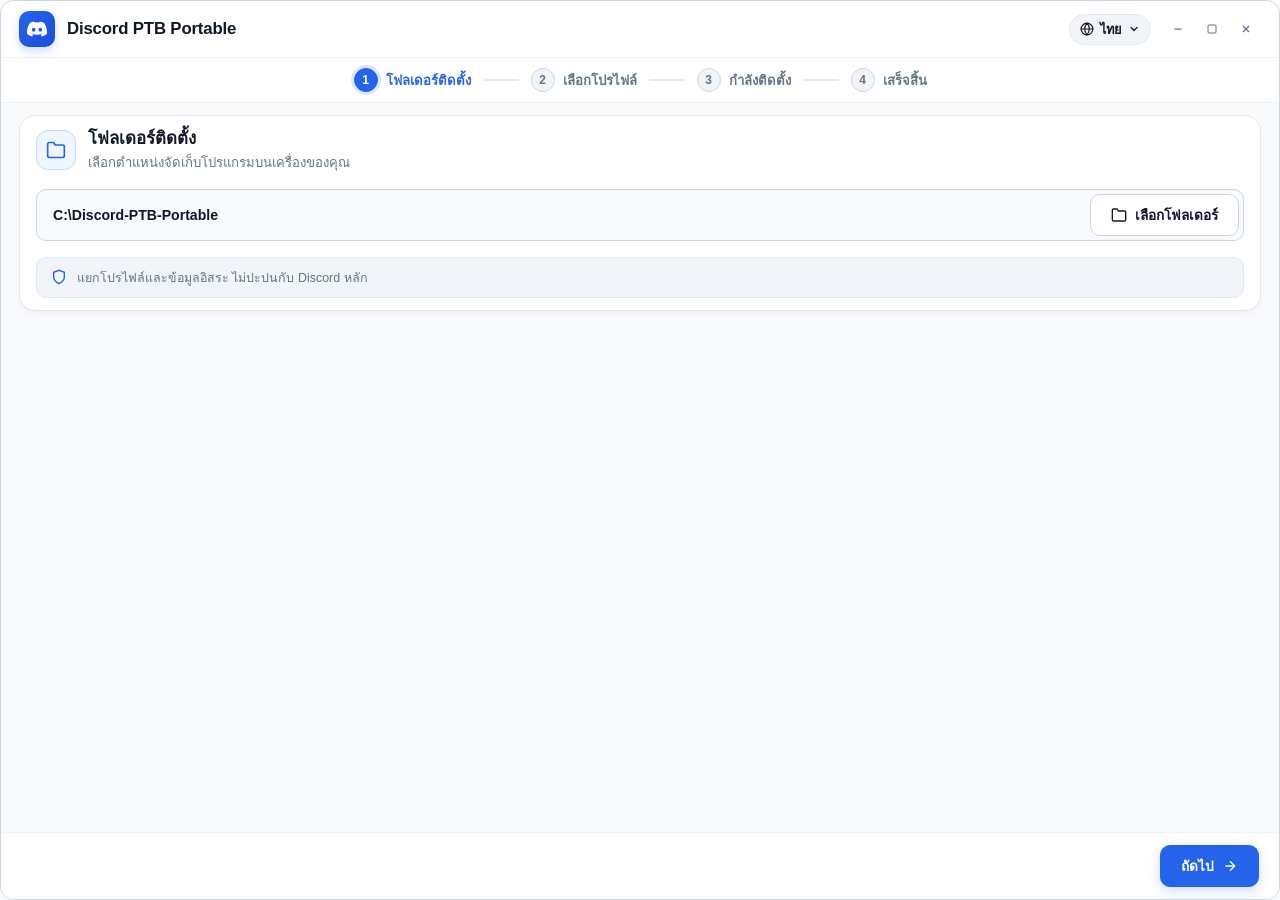
==== cmd/websetup/web/index.html @ fe3dbe47 "fix(ui): simplify wording, remove switch SVGs, and eliminate profile grid scrollbars" ====
<!DOCTYPE html>
<html lang="th">
<head>
  <meta charset="UTF-8" />
  <meta name="viewport" content="width=device-width, initial-scale=1.0" />
  <title>Discord PTB Portable - WebSetup</title>
  <link rel="stylesheet" href="style.css" />
  <script>
    // Suppress native browser alerts - silent validation only
    window.alert = function(msg) { console.warn("[Alert Suppressed]:", msg); };
  </script>
</head>
<body>

  <!-- Main Curved Window Container -->
  <main class="installer-window">

    <!-- Header Bar (Layer 1) -->
    <header class="window-header">
      <div class="brand-wrapper">
        <div class="brand-logo-container" aria-hidden="true">
          <!-- Discord Vector SVG -->
          <svg viewBox="0 0 24 24">
            <path d="M20.317 4.37a19.791 19.791 0 0 0-4.885-1.515.074.074 0 0 0-.079.037c-.21.375-.444.864-.608 1.25a18.27 18.27 0 0 0-5.487 0 12.64 12.64 0 0 0-.617-1.25.077.077 0 0 0-.079-.037A19.736 19.736 0 0 0 3.677 4.37a.07.07 0 0 0-.032.027C.533 9.046-.32 13.58.099 18.057a.082.082 0 0 0 .031.057 19.9 19.9 0 0 0 5.993 3.03.078.078 0 0 0 .084-.028c.462-.63.874-1.295 1.226-1.994.021-.041.001-.09-.041-.106a13.107 13.107 0 0 1-1.872-.892.077.077 0 0 1-.008-.128 10.2 10.2 0 0 0 .372-.292.074.074 0 0 1 .077-.01c3.929 1.793 8.18 1.793 12.061 0a.074.074 0 0 1 .078.01c.12.098.246.198.373.292a.077.077 0 0 1-.006.127 12.299 12.299 0 0 1-1.873.893.077.077 0 0 0-.041.107c.36.698.772 1.362 1.225 1.993a.076.076 0 0 0 .084.028 19.839 19.839 0 0 0 6.002-3.03.077.077 0 0 0 .032-.054c.5-5.177-.838-9.674-3.549-13.66a.061.061 0 0 0-.031-.028zM8.02 15.33c-1.183 0-2.157-1.085-2.157-2.419 0-1.333.956-2.419 2.157-2.419 1.21 0 2.176 1.096 2.157 2.42 0 1.333-.956 2.418-2.157 2.418zm7.975 0c-1.183 0-2.157-1.085-2.157-2.419 0-1.333.955-2.419 2.157-2.419 1.21 0 2.176 1.096 2.157 2.42 0 1.333-.946 2.418-2.157 2.418z"/>
          </svg>
        </div>
        <div class="brand-info">
          <h1 class="brand-title" data-i18n="appTitle">Discord PTB Portable</h1>
        </div>
      </div>

      <!-- Header Actions: Custom Language Dropdown & Frameless Window Controls -->
      <div class="header-actions">
        <!-- Custom Language Dropdown -->
        <div class="custom-dropdown" id="lang-dropdown">
          <button id="lang-dropdown-trigger" class="dropdown-trigger" type="button" aria-haspopup="listbox" aria-expanded="false" title="เลือกภาษา / Select Language">
            <svg class="dropdown-icon" width="14" height="14" viewBox="0 0 24 24" fill="none" stroke="currentColor" stroke-width="2" stroke-linecap="round" stroke-linejoin="round">
              <circle cx="12" cy="12" r="10"></circle>
              <line x1="2" y1="12" x2="22" y2="12"></line>
              <path d="M12 2a15.3 15.3 0 0 1 4 10 15.3 15.3 0 0 1-4 10 15.3 15.3 0 0 1-4-10 15.3 15.3 0 0 1 4-10z"></path>
            </svg>
            <span id="current-lang-text" class="dropdown-selected-label">ไทย</span>
            <svg class="dropdown-arrow" width="12" height="12" viewBox="0 0 24 24" fill="none" stroke="currentColor" stroke-width="2.5" stroke-linecap="round" stroke-linejoin="round">
              <polyline points="6 9 12 15 18 9"></polyline>
            </svg>
          </button>

          <!-- Dropdown Menu -->
          <div id="lang-dropdown-menu" class="dropdown-menu" role="listbox" tabindex="-1">
            <div class="dropdown-item active" data-lang="th" role="option" aria-selected="true" tabindex="0">
              <div class="dropdown-item-left">
                <span class="dropdown-item-code">TH</span>
                <span class="dropdown-item-text">ภาษาไทย</span>
              </div>
              <svg class="dropdown-check" width="14" height="14" viewBox="0 0 24 24" fill="none" stroke="currentColor" stroke-width="2.5" stroke-linecap="round" stroke-linejoin="round">
                <polyline points="20 6 9 17 4 12"></polyline>
              </svg>
            </div>
            <div class="dropdown-item" data-lang="en" role="option" aria-selected="false" tabindex="0">
              <div class="dropdown-item-left">
                <span class="dropdown-item-code">EN</span>
                <span class="dropdown-item-text">English</span>
              </div>
              <svg class="dropdown-check" width="14" height="14" viewBox="0 0 24 24" fill="none" stroke="currentColor" stroke-width="2.5" stroke-linecap="round" stroke-linejoin="round">
                <polyline points="20 6 9 17 4 12"></polyline>
              </svg>
            </div>
          </div>
        </div>

        <!-- Custom Window Controls -->
        <div class="window-controls" role="group" aria-label="Window Controls">
          <button id="win-btn-minimize" class="win-btn win-btn-minimize" type="button" title="ย่อหน้าต่าง" aria-label="Minimize">
            <svg width="12" height="12" viewBox="0 0 24 24" fill="none" stroke="currentColor" stroke-width="2.5">
              <line x1="5" y1="12" x2="19" y2="12"></line>
            </svg>
          </button>
          <button id="win-btn-maximize" class="win-btn win-btn-maximize" type="button" title="ขยายหน้าต่าง" aria-label="Maximize">
            <svg width="12" height="12" viewBox="0 0 24 24" fill="none" stroke="currentColor" stroke-width="2">
              <rect x="4" y="4" width="16" height="16" rx="2" ry="2"></rect>
            </svg>
          </button>
          <button id="win-btn-close" class="win-btn win-btn-close" type="button" title="ปิด" aria-label="Close">
            <svg width="12" height="12" viewBox="0 0 24 24" fill="none" stroke="currentColor" stroke-width="2.5">
              <line x1="18" y1="6" x2="6" y2="18"></line>
              <line x1="6" y1="6" x2="18" y2="18"></line>
            </svg>
          </button>
        </div>
      </div>
    </header>

    <!-- Top Stepper Navigation (Layer 1) -->
    <nav class="steps-nav" aria-label="Installer Steps">
      <div class="step-item active" data-step="1">
        <div class="step-bubble">
          <span>1</span>
          <svg viewBox="0 0 24 24" fill="none"><polyline points="20 6 9 17 4 12"></polyline></svg>
        </div>
        <span class="step-label" data-i18n="step1Title">โฟลเดอร์ติดตั้ง</span>
      </div>

      <div class="step-connector"></div>

      <div class="step-item" data-step="2">
        <div class="step-bubble">
          <span>2</span>
          <svg viewBox="0 0 24 24" fill="none"><polyline points="20 6 9 17 4 12"></polyline></svg>
        </div>
        <span class="step-label" data-i18n="step2Title">เลือกโปรไฟล์</span>
      </div>

      <div class="step-connector"></div>

      <div class="step-item" data-step="3">
        <div class="step-bubble">
          <span>3</span>
          <svg viewBox="0 0 24 24" fill="none"><polyline points="20 6 9 17 4 12"></polyline></svg>
        </div>
        <span class="step-label" data-i18n="step3Title">กำลังติดตั้ง</span>
      </div>

      <div class="step-connector"></div>

      <div class="step-item" data-step="4">
        <div class="step-bubble">
          <span>4</span>
          <svg viewBox="0 0 24 24" fill="none"><polyline points="20 6 9 17 4 12"></polyline></svg>
        </div>
        <span class="step-label" data-i18n="step4Title">เสร็จสิ้น</span>
      </div>
    </nav>

    <!-- Main Content Area (Layer 0 Background with Layer 2 Elevated Cards) -->
    <div class="window-content">

      <!-- ===================================================================
           STEP 1: Folder Selection
           =================================================================== -->
      <section id="step-1" class="step-view active">
        <div class="card-layer">
          <div class="card-header">
            <div class="card-icon-badge">
              <svg viewBox="0 0 24 24" fill="none" stroke="currentColor" stroke-width="2">
                <path d="M22 19a2 2 0 0 1-2 2H4a2 2 0 0 1-2-2V5a2 2 0 0 1 2-2h5l2 3h9a2 2 0 0 1 2 2z"></path>
              </svg>
            </div>
            <div>
              <h2 class="card-title" data-i18n="installPathLabel">โฟลเดอร์ติดตั้ง</h2>
              <p class="card-subtitle" data-i18n="installPathDesc">เลือกตำแหน่งจัดเก็บโปรแกรมบนเครื่องของคุณ</p>
            </div>
          </div>

          <div class="path-input-group">
            <input type="text" id="install-path-input" class="path-input" value="C:\Discord-PTB-Portable" />
            <button type="button" id="browse-folder-btn" class="btn btn-secondary">
              <svg viewBox="0 0 24 24" fill="none" stroke="currentColor" stroke-width="2">
                <path d="M22 19a2 2 0 0 1-2 2H4a2 2 0 0 1-2-2V5a2 2 0 0 1 2-2h5l2 3h9a2 2 0 0 1 2 2z"></path>
              </svg>
              <span data-i18n="browseFolderBtn">เลือกโฟลเดอร์</span>
            </button>
          </div>

          <div class="card-callout">
            <svg viewBox="0 0 24 24" fill="none" stroke="currentColor" stroke-width="2">
              <path d="M12 22s8-4 8-10V5l-8-3-8 3v7c0 6 8 10 8 10z"></path>
            </svg>
            <span data-i18n="installPathCallout">แยกโปรไฟล์และข้อมูลอิสระ ไม่ปะปนกับ Discord หลัก</span>
          </div>
        </div>
      </section>

      <!-- ===================================================================
           STEP 2: Profiles & Settings Options
           =================================================================== -->
      <section id="step-2" class="step-view">
        <!-- Elevated Profiles Card -->
        <div class="card-layer" style="padding: 12px 14px;">
          <div class="section-header-compact">
            <div>
              <h2 class="section-title" data-i18n="profileSectionTitle">เลือกโปรไฟล์สี</h2>
              <p class="section-subtitle" data-i18n="profileSectionDesc">เลือกสีประจำบัญชีเพื่อแยกไอคอนและข้อมูล</p>
            </div>
            <div class="profile-toolbar">
              <div id="profile-counter" class="profile-counter">เลือกแล้ว 1 บัญชี</div>
              <div class="profile-actions">
                <button type="button" id="btn-select-all" class="btn-pill">
                  <svg width="13" height="13" viewBox="0 0 24 24" fill="none" stroke="currentColor" stroke-width="2.5">
                    <polyline points="9 11 12 14 22 4"></polyline>
                    <path d="M21 12v7a2 2 0 0 1-2 2H5a2 2 0 0 1-2-2V5a2 2 0 0 1 2-2h11"></path>
                  </svg>
                  <span data-i18n="selectAllBtn">เลือกทั้งหมด</span>
                </button>
                <button type="button" id="btn-deselect-all" class="btn-pill">
                  <svg width="13" height="13" viewBox="0 0 24 24" fill="none" stroke="currentColor" stroke-width="2.5">
                    <line x1="18" y1="6" x2="6" y2="18"></line>
                    <line x1="6" y1="6" x2="18" y2="18"></line>
                  </svg>
                  <span data-i18n="deselectAllBtn">ล้างการเลือก</span>
                </button>
              </div>
            </div>
          </div>

          <!-- 12 Color Profiles Grid (NO NUMBERS - pure colors e.g. Discord Yellow) -->
          <div id="profiles-grid" class="profiles-grid"></div>
        </div>

        <!-- Elevated Options Card (Vencord, Launch Now, Desktop Shortcuts) -->
        <div class="card-layer" style="margin-top: 8px; padding: 8px 14px;">
          <div class="custom-switch-item">
            <div class="switch-info">
              <div class="switch-title">
                <span data-i18n="vencordTitle">ติดตั้ง Vencord</span>
              </div>
              <div class="switch-desc" data-i18n="vencordDesc">เพิ่มปลั๊กอินและธีมปรับแต่ง</div>
            </div>
            <label class="toggle-switch">
              <input type="checkbox" id="switch-vencord" checked />
              <span class="slider-round"></span>
            </label>
          </div>

          <div class="switch-divider"></div>

          <div class="custom-switch-item">
            <div class="switch-info">
              <div class="switch-title">
                <span data-i18n="launchNowLabel">เปิด Discord ทันที</span>
              </div>
              <div class="switch-desc" data-i18n="launchNowDesc">เปิดใช้งานทันทีหลังติดตั้งเสร็จ</div>
            </div>
            <label class="toggle-switch">
              <input type="checkbox" id="switch-launch-now" checked />
              <span class="slider-round"></span>
            </label>
          </div>

          <div class="switch-divider"></div>

          <div class="custom-switch-item">
            <div class="switch-info">
              <div class="switch-title">
                <span data-i18n="createDesktopShortcutsLabel">สร้างทางลัดบนเดสก์ท็อป</span>
              </div>
              <div class="switch-desc" data-i18n="createDesktopShortcutsDesc">สร้างไอคอนสีแยกแต่ละโปรไฟล์บน Desktop</div>
            </div>
            <label class="toggle-switch">
              <input type="checkbox" id="switch-desktop-shortcuts" checked />
              <span class="slider-round"></span>
            </label>
          </div>
        </div>
      </section>

      <!-- ===================================================================
           STEP 3: Installation Progress View
           =================================================================== -->
      <section id="step-3" class="step-view">
        <div class="card-layer" style="padding: 24px;">
          <div class="section-header-center">
            <h2 class="section-title" data-i18n="installingTitle">กำลังติดตั้ง</h2>
            <p class="section-subtitle" data-i18n="installingDesc">ระบบกำลังจัดเตรียมไฟล์และโปรไฟล์...</p>
          </div>

          <!-- Rounded Progress Bar Track -->
          <div class="progress-bar-container">
            <div class="progress-header-info">
              <span id="progress-status" class="progress-status-label" data-i18n="statusPreparing">กำลังเตรียมระบบ...</span>
              <span id="progress-percent" class="progress-percent-label">0%</span>
            </div>
            <div class="progress-track">
              <div id="progress-fill" class="progress-fill"></div>
            </div>
          </div>

          <!-- Pipeline Stages Checklist -->
          <div class="stages-checklist">
            <div class="stage-item in-progress" data-stage="1">
              <div class="stage-icon">
                <svg viewBox="0 0 24 24" fill="none" stroke="currentColor" stroke-width="3">
                  <polyline points="20 6 9 17 4 12"></polyline>
                </svg>
              </div>
              <span data-i18n="stage1Name">ดาวน์โหลด Discord PTB</span>
            </div>

            <div class="stage-item" data-stage="2">
              <div class="stage-icon">
                <svg viewBox="0 0 24 24" fill="none" stroke="currentColor" stroke-width="3">
                  <polyline points="20 6 9 17 4 12"></polyline>
                </svg>
              </div>
              <span data-i18n="stage2Name">ติดตั้ง Vencord</span>
            </div>

            <div class="stage-item" data-stage="3">
              <div class="stage-icon">
                <svg viewBox="0 0 24 24" fill="none" stroke="currentColor" stroke-width="3">
                  <polyline points="20 6 9 17 4 12"></polyline>
                </svg>
              </div>
              <span data-i18n="stage3Name">จัดเตรียมพื้นที่โปรไฟล์</span>
            </div>

            <div class="stage-item" data-stage="4">
              <div class="stage-icon">
                <svg viewBox="0 0 24 24" fill="none" stroke="currentColor" stroke-width="3">
                  <polyline points="20 6 9 17 4 12"></polyline>
                </svg>
              </div>
              <span data-i18n="stage4Name">สร้างทางลัดและไอคอนสี</span>
            </div>
          </div>
        </div>
      </section>

      <!-- ===================================================================
           STEP 4: Finished View
           =================================================================== -->
      <section id="step-4" class="step-view">
        <div class="card-layer" style="padding: 28px 24px; text-align: center;">
          <!-- Hero Success Badge -->
          <div class="success-hero-circle">
            <svg viewBox="0 0 24 24" fill="none" stroke="currentColor" stroke-width="2.5">
              <polyline points="20 6 9 17 4 12"></polyline>
            </svg>
          </div>

          <h2 class="section-title" data-i18n="finishTitle" style="margin-top: 12px;">ติดตั้งเสร็จสมบูรณ์</h2>
          <p class="section-subtitle" data-i18n="finishDesc">Discord PTB พร้อมใช้งานแล้ว</p>

          <!-- Post-Install Checklist Options -->
          <div class="post-install-options" style="margin: 20px auto 24px auto; max-width: 360px;">
            <label class="custom-checkbox">
              <input type="checkbox" id="launch-now-check" checked />
              <div class="checkbox-box">
                <svg viewBox="0 0 24 24" fill="none"><polyline points="20 6 9 17 4 12"></polyline></svg>
              </div>
              <span data-i18n="launchNowLabel">เปิด Discord ทันที</span>
            </label>

            <label class="custom-checkbox">
              <input type="checkbox" id="shortcuts-check" checked />
              <div class="checkbox-box">
                <svg viewBox="0 0 24 24" fill="none"><polyline points="20 6 9 17 4 12"></polyline></svg>
              </div>
              <span data-i18n="createDesktopShortcutsLabel">สร้างทางลัดบนเดสก์ท็อป</span>
            </label>
          </div>

          <!-- Finish CTA Button: Pure "เสร็จสิ้น" with Checkmark SVG -->
          <div style="display: flex; justify-content: center;">
            <button type="button" id="btn-finish" class="btn btn-primary" style="min-width: 200px; height: 44px;">
              <svg viewBox="0 0 24 24" fill="none" stroke="currentColor" stroke-width="2.5" style="width: 18px; height: 18px;">
                <polyline points="20 6 9 17 4 12"></polyline>
              </svg>
              <span data-i18n="finishBtn">เสร็จสิ้น</span>
            </button>
          </div>
        </div>
      </section>

    </div>

    <!-- Persistent Footer Action Bar (Layer 1) -->
    <footer class="window-footer">
      <div class="footer-left">
        <button type="button" id="btn-back" class="btn btn-secondary" style="display: none;">
          <svg viewBox="0 0 24 24" fill="none" stroke="currentColor" stroke-width="2">
            <line x1="19" y1="12" x2="5" y2="12"></line>
            <polyline points="12 19 5 12 12 5"></polyline>
          </svg>
          <span data-i18n="backBtn">ย้อนกลับ</span>
        </button>
      </div>

      <div class="footer-right">
        <button type="button" id="btn-next" class="btn btn-primary">
          <span data-i18n="nextBtn">ถัดไป</span>
          <svg viewBox="0 0 24 24" fill="none" stroke="currentColor" stroke-width="2">
            <line x1="5" y1="12" x2="19" y2="12"></line>
            <polyline points="12 5 19 12 12 19"></polyline>
          </svg>
        </button>
      </div>
    </footer>

  </main>

  <!-- Scripts -->
  <script src="i18n.js"></script>
  <script src="app.js"></script>
</body>
</html>
---- cmd/websetup/web/style.css ----
/* ==========================================================================
   Discord PTB Portable WebSetup - High Quality UX/UI Design System
   Principles: 8-Point Grid, Fitts's Law, Nielsen Usability Heuristics, Multi-Layer Depth
   Strict Rule: ZERO EMOJIS - Pure SVG & Vector Icons
   ========================================================================== */

:root {
  /* 8-Point Grid Spacing Tokens */
  --space-1: 4px;
  --space-2: 8px;
  --space-3: 16px;
  --space-4: 24px;
  --space-5: 32px;
  --space-6: 40px;
  --space-8: 64px;

  /* Surfaces & Elevation Layers */
  --bg-base: #F8FAFC;       /* Layer 0: Main application canvas */
  --bg-surface: #FFFFFF;    /* Layer 1: Header, Footer, Stepper */
  --bg-card: #FFFFFF;       /* Layer 2: Elevated content cards */
  --bg-card-selected: #EFF6FF;
  --bg-card-hover: #F8FAFD;
  --bg-input: #FFFFFF;

  /* Borders & Dividers */
  --border-subtle: #EDF2F7;
  --border-card: #E2E8F0;
  --border-card-hover: #CBD5E1;
  --border-primary: #2563EB;

  /* Colors */
  --primary: #2563EB;
  --primary-hover: #1D4ED8;
  --primary-active: #1E40AF;
  --primary-light: #EFF6FF;
  --primary-shadow: rgba(37, 99, 235, 0.22);

  --accent-success: #10B981;
  --accent-warning: #F59E0B;
  --accent-danger: #EF4444;

  --text-primary: #0F172A;
  --text-secondary: #64748B;
  --text-tertiary: #94A3B8;
  --text-on-primary: #FFFFFF;

  /* Radii */
  --radius-window: 14px;
  --radius-card: 16px;
  --radius-card-sm: 12px;
  --radius-pill: 9999px;
  --radius-btn: 10px;
  --radius-input: 10px;

  /* Multi-Layer Shadows */
  --shadow-card: 0 4px 6px -1px rgba(15, 23, 42, 0.04), 0 2px 4px -2px rgba(15, 23, 42, 0.02);
  --shadow-card-hover: 0 10px 15px -3px rgba(15, 23, 42, 0.06), 0 4px 6px -4px rgba(15, 23, 42, 0.03);
  --shadow-card-selected: 0 6px 16px -2px rgba(37, 99, 235, 0.14);
  --shadow-btn: 0 4px 12px var(--primary-shadow);

  --font-family: -apple-system, BlinkMacSystemFont, "Segoe UI", Roboto, "Helvetica Neue", Arial, sans-serif;
  --transition: all 0.2s cubic-bezier(0.16, 1, 0.3, 1);
}

*, *::before, *::after {
  box-sizing: border-box;
  margin: 0;
  padding: 0;
}

html, body {
  width: 100%;
  height: 100%;
  margin: 0;
  padding: 0;
  overflow: hidden;
  background: var(--bg-base);
  color: var(--text-primary);
  font-family: var(--font-family);
  user-select: none;
  -webkit-font-smoothing: antialiased;
}

/* ==========================================================================
   Frameless Window Container (Layer 0)
   ========================================================================== */
.installer-window {
  width: 100vw;
  height: 100vh;
  box-sizing: border-box;
  background: var(--bg-base);
  border: 1px solid #CBD5E1;
  border-radius: var(--radius-window);
  display: flex;
  flex-direction: column;
  overflow: hidden;
  position: relative;
}

/* ==========================================================================
   Header Bar (Layer 1: Draggable with Custom Window Controls)
   ========================================================================== */
.window-header {
  padding: 10px 18px;
  background: var(--bg-surface);
  border-bottom: 1px solid var(--border-subtle);
  display: flex;
  align-items: center;
  justify-content: space-between;
  gap: 12px;
  -webkit-app-region: drag;
  cursor: grab;
  z-index: 10;
}

.brand-wrapper {
  display: flex;
  align-items: center;
  gap: 12px;
  -webkit-app-region: no-drag;
}

.brand-logo-container {
  width: 36px;
  height: 36px;
  background: linear-gradient(135deg, #2563EB, #1D4ED8);
  border-radius: 10px;
  display: flex;
  align-items: center;
  justify-content: center;
  color: #FFFFFF;
  box-shadow: 0 4px 10px rgba(37, 99, 235, 0.22);
  flex-shrink: 0;
}

.brand-logo-container svg {
  width: 20px;
  height: 20px;
  fill: currentColor;
}

.brand-info {
  display: flex;
  flex-direction: column;
}

.brand-title {
  font-size: 1.05rem;
  font-weight: 700;
  color: var(--text-primary);
  letter-spacing: -0.01em;
}

.header-actions {
  display: flex;
  align-items: center;
  gap: 12px;
  -webkit-app-region: no-drag;
}

.window-controls {
  display: flex;
  align-items: center;
  gap: 4px;
}

.win-btn {
  width: 30px;
  height: 30px;
  border-radius: 8px;
  border: 1px solid transparent;
  background: transparent;
  color: var(--text-secondary);
  display: flex;
  align-items: center;
  justify-content: center;
  cursor: pointer;
  transition: var(--transition);
  outline: none;
  padding: 0;
}

.win-btn:hover {
  background: #F1F5F9;
  border-color: #E2E8F0;
  color: var(--text-primary);
}

.win-btn-close:hover {
  background: #FEE2E2;
  border-color: #FECACA;
  color: #DC2626;
}

.win-btn:active {
  transform: scale(0.92);
}

/* ==========================================================================
   Custom Dropdown
   ========================================================================== */
.custom-dropdown {
  position: relative;
  display: inline-block;
  user-select: none;
  -webkit-app-region: no-drag;
}

.dropdown-trigger {
  display: inline-flex;
  align-items: center;
  gap: 6px;
  background: #F1F5F9;
  border: 1px solid #E2E8F0;
  border-radius: var(--radius-pill);
  padding: 4px 10px;
  font-size: 0.8rem;
  font-weight: 600;
  color: var(--text-primary);
  cursor: pointer;
  transition: var(--transition);
  outline: none;
}

.dropdown-trigger:hover {
  background: #E2E8F0;
  border-color: #CBD5E1;
}

.dropdown-trigger.open {
  background: #EFF6FF;
  border-color: #93C5FD;
  color: var(--primary);
  box-shadow: 0 0 0 3px rgba(37, 99, 235, 0.12);
}

.dropdown-menu {
  position: absolute;
  top: calc(100% + 6px);
  right: 0;
  min-width: 130px;
  background: #FFFFFF;
  border: 1px solid #E2E8F0;
  border-radius: 12px;
  padding: 4px;
  box-shadow: 0 10px 25px -5px rgba(0, 0, 0, 0.10);
  z-index: 1000;
  opacity: 0;
  transform: translateY(-6px) scale(0.96);
  pointer-events: none;
  transition: opacity 0.18s ease, transform 0.18s ease;
}

.dropdown-menu.show {
  opacity: 1;
  transform: translateY(0) scale(1);
  pointer-events: auto;
}

.dropdown-item {
  display: flex;
  align-items: center;
  justify-content: space-between;
  padding: 6px 10px;
  border-radius: 8px;
  font-size: 0.8rem;
  font-weight: 500;
  color: var(--text-secondary);
  cursor: pointer;
  transition: all 0.15s ease;
}

.dropdown-item:hover {
  background: #F8FAFC;
  color: var(--text-primary);
}

.dropdown-item.active {
  background: #EFF6FF;
  color: var(--primary);
  font-weight: 600;
}

.dropdown-item-left {
  display: flex;
  align-items: center;
  gap: 8px;
}

.dropdown-item-code {
  font-size: 0.72rem;
  font-weight: 700;
  padding: 2px 5px;
  background: #E2E8F0;
  border-radius: 4px;
  color: var(--text-secondary);
}

.dropdown-item.active .dropdown-item-code {
  background: var(--primary);
  color: #FFFFFF;
}

/* ==========================================================================
   Top Stepper Navigation (Layer 1: Nielsen Usability Heuristic 1)
   ========================================================================== */
.steps-nav {
  padding: 10px 24px;
  background: var(--bg-surface);
  border-bottom: 1px solid var(--border-subtle);
  display: flex;
  align-items: center;
  justify-content: center;
  gap: 12px;
  z-index: 9;
}

.step-item {
  display: flex;
  align-items: center;
  gap: 8px;
}

.step-bubble {
  width: 24px;
  height: 24px;
  border-radius: 50%;
  background: #F1F5F9;
  border: 1.5px solid #CBD5E1;
  color: var(--text-secondary);
  font-size: 0.75rem;
  font-weight: 700;
  display: flex;
  align-items: center;
  justify-content: center;
  transition: var(--transition);
}

.step-bubble svg {
  display: none;
  width: 14px;
  height: 14px;
  stroke: #FFFFFF;
  stroke-width: 3;
}

.step-label {
  font-size: 0.82rem;
  font-weight: 600;
  color: var(--text-secondary);
  transition: var(--transition);
}

.step-item.active .step-bubble {
  background: var(--primary);
  border-color: var(--primary);
  color: #FFFFFF;
  box-shadow: 0 0 0 3px rgba(37, 99, 235, 0.16);
}

.step-item.active .step-label {
  color: var(--primary);
  font-weight: 700;
}

.step-item.completed .step-bubble {
  background: var(--accent-success);
  border-color: var(--accent-success);
  color: #FFFFFF;
}

.step-item.completed .step-bubble span {
  display: none;
}

.step-item.completed .step-bubble svg {
  display: block;
}

.step-item.completed .step-label {
  color: var(--text-primary);
}

.step-connector {
  width: 36px;
  height: 2px;
  background: #E2E8F0;
  border-radius: 2px;
  transition: var(--transition);
}

.step-connector.completed {
  background: var(--accent-success);
}

/* ==========================================================================
   Window Content & Multi-Layer Elevated Cards (Layer 2)
   ========================================================================== */
.window-content {
  flex: 1;
  overflow-x: hidden;
  overflow-y: hidden;
  padding: 12px 18px;
  display: flex;
  flex-direction: column;
}

.window-content::-webkit-scrollbar {
  width: 0px;
  height: 0px;
  display: none;
}

.step-view {
  display: none;
  width: 100%;
}

.step-view.active {
  display: block;
  animation: fadeIn 0.25s cubic-bezier(0.16, 1, 0.3, 1);
}

@keyframes fadeIn {
  from { opacity: 0; transform: translateY(4px); }
  to { opacity: 1; transform: translateY(0); }
}

/* The Core Multi-Layer Elevated Card */
.card-layer {
  background: var(--bg-card);
  border: 1px solid var(--border-card);
  border-radius: var(--radius-card);
  box-shadow: var(--shadow-card);
  padding: 12px 16px;
  transition: var(--transition);
}

.card-header {
  display: flex;
  align-items: center;
  gap: 12px;
  margin-bottom: 16px;
}

.card-icon-badge {
  width: 40px;
  height: 40px;
  border-radius: 12px;
  background: #EFF6FF;
  border: 1px solid #BFDBFE;
  display: flex;
  align-items: center;
  justify-content: center;
  color: var(--primary);
  flex-shrink: 0;
}

.card-icon-badge svg {
  width: 20px;
  height: 20px;
}

.card-title {
  font-size: 1.05rem;
  font-weight: 700;
  color: var(--text-primary);
  line-height: 1.3;
}

.card-subtitle {
  font-size: 0.82rem;
  color: var(--text-secondary);
  margin-top: 2px;
}

.section-header-compact {
  display: flex;
  align-items: flex-start;
  justify-content: space-between;
  gap: 12px;
  margin-bottom: 12px;
}

.section-title {
  font-size: 1rem;
  font-weight: 700;
  color: var(--text-primary);
}

.section-subtitle {
  font-size: 0.78rem;
  color: var(--text-secondary);
  margin-top: 2px;
}

/* ==========================================================================
   Step 1: Path Selector Component
   ========================================================================== */
.path-input-group {
  display: flex;
  align-items: center;
  gap: 10px;
  background: #F8FAFC;
  border: 1px solid #CBD5E1;
  border-radius: var(--radius-input);
  padding: 4px;
}

.path-input {
  flex: 1;
  border: none;
  background: transparent;
  padding: 10px 12px;
  font-size: 0.88rem;
  font-family: inherit;
  font-weight: 600;
  color: var(--text-primary);
  outline: none;
}

.card-callout {
  display: flex;
  align-items: center;
  gap: 10px;
  margin-top: 16px;
  padding: 10px 14px;
  background: #F1F5F9;
  border: 1px solid #E2E8F0;
  border-radius: 10px;
  font-size: 0.78rem;
  color: var(--text-secondary);
}

.card-callout svg {
  width: 16px;
  height: 16px;
  color: var(--primary);
  flex-shrink: 0;
}

/* ==========================================================================
   Step 2: Profiles Grid (8-Point Grid & Elevated Tiles)
   ========================================================================== */
.profile-toolbar {
  display: flex;
  align-items: center;
  gap: 8px;
  flex-shrink: 0;
}

.profile-counter {
  font-size: 0.78rem;
  font-weight: 600;
  color: var(--primary);
  background: #EFF6FF;
  border: 1px solid #BFDBFE;
  padding: 3px 8px;
  border-radius: var(--radius-pill);
}

.profile-actions {
  display: flex;
  align-items: center;
  gap: 6px;
}

.btn-pill {
  display: inline-flex;
  align-items: center;
  gap: 4px;
  background: #F1F5F9;
  border: 1px solid #E2E8F0;
  border-radius: var(--radius-pill);
  padding: 3px 9px;
  font-size: 0.72rem;
  font-weight: 600;
  color: var(--text-secondary);
  cursor: pointer;
  transition: var(--transition);
  outline: none;
}

.btn-pill:hover {
  background: #E2E8F0;
  color: var(--text-primary);
}

.profiles-grid {
  display: grid;
  grid-template-columns: repeat(3, 1fr);
  gap: 7px;
  margin-top: 6px;
}

/* The Individual Profile Card Tile */
.profile-card {
  background: #FFFFFF;
  border: 1.5px solid var(--border-card);
  border-radius: var(--radius-card-sm);
  padding: 5px 9px;
  min-height: 36px;
  display: flex;
  align-items: center;
  gap: 8px;
  cursor: pointer;
  transition: var(--transition);
  box-shadow: 0 1px 2px rgba(15, 23, 42, 0.02);
  position: relative;
}

.profile-card:hover {
  transform: translateY(-1.5px);
  border-color: var(--border-card-hover);
  box-shadow: 0 4px 10px rgba(15, 23, 42, 0.05);
}

.profile-card.selected {
  border-color: var(--primary);
  background: var(--bg-card-selected);
  box-shadow: var(--shadow-card-selected);
}

.profile-icon-wrap {
  width: 24px;
  height: 24px;
  border-radius: 6px;
  border: 1px solid transparent;
  display: flex;
  align-items: center;
  justify-content: center;
  flex-shrink: 0;
}

.profile-icon-img {
  width: 17px;
  height: 17px;
  object-fit: contain;
}

.profile-details {
  flex: 1;
  min-width: 0;
}

.profile-name {
  font-size: 0.78rem;
  font-weight: 600;
  color: var(--text-primary);
  white-space: nowrap;
  overflow: hidden;
  text-overflow: clip;
}

.profile-check {
  width: 16px;
  height: 16px;
  border-radius: 5px;
  border: 1.5px solid #CBD5E1;
  background: #FFFFFF;
  display: flex;
  align-items: center;
  justify-content: center;
  flex-shrink: 0;
  transition: var(--transition);
}

.profile-check svg {
  display: none;
  width: 11px;
  height: 11px;
  stroke: #FFFFFF;
}

.profile-card.selected .profile-check {
  background: var(--primary);
  border-color: var(--primary);
}

.profile-card.selected .profile-check svg {
  display: block;
}

/* ==========================================================================
   Toggle Switch & Options Card (Section 4.2: Decision Matrix)
   ========================================================================== */
.custom-switch-item {
  display: flex;
  align-items: center;
  justify-content: space-between;
  gap: 10px;
  padding: 1px 0;
}

.switch-divider {
  height: 1px;
  background: #EDF2F7;
  margin: 5px 0;
}

.switch-info {
  display: flex;
  flex-direction: column;
}

.switch-title {
  display: flex;
  align-items: center;
  gap: 8px;
  font-size: 0.85rem;
  font-weight: 600;
  color: var(--text-primary);
}

.switch-desc {
  font-size: 0.71rem;
  color: var(--text-secondary);
  margin-top: 1px;
}

.toggle-switch {
  position: relative;
  display: inline-block;
  width: 40px;
  height: 22px;
  flex-shrink: 0;
}

.toggle-switch input {
  opacity: 0;
  width: 0;
  height: 0;
}

.slider-round {
  position: absolute;
  cursor: pointer;
  top: 0; left: 0; right: 0; bottom: 0;
  background-color: #CBD5E1;
  border-radius: var(--radius-pill);
  transition: 0.2s cubic-bezier(0.16, 1, 0.3, 1);
}

.slider-round::before {
  position: absolute;
  content: "";
  height: 16px;
  width: 16px;
  left: 3px;
  bottom: 3px;
  background-color: #FFFFFF;
  border-radius: 50%;
  box-shadow: 0 1px 3px rgba(0, 0, 0, 0.15);
  transition: 0.2s cubic-bezier(0.16, 1, 0.3, 1);
}

.toggle-switch input:checked + .slider-round {
  background-color: var(--primary);
}

.toggle-switch input:checked + .slider-round::before {
  transform: translateX(18px);
}

/* ==========================================================================
   Step 3: Progress Center & Checklist
   ========================================================================== */
.section-header-center {
  text-align: center;
  margin-bottom: 20px;
}

.progress-bar-container {
  margin-bottom: 24px;
}

.progress-header-info {
  display: flex;
  justify-content: space-between;
  align-items: center;
  margin-bottom: 8px;
}

.progress-status-label {
  font-size: 0.82rem;
  font-weight: 600;
  color: var(--primary);
}

.progress-percent-label {
  font-size: 0.88rem;
  font-weight: 700;
  color: var(--text-primary);
}

.progress-track {
  width: 100%;
  height: 8px;
  background: #E2E8F0;
  border-radius: var(--radius-pill);
  overflow: hidden;
}

.progress-fill {
  width: 0%;
  height: 100%;
  background: linear-gradient(90deg, #2563EB, #06B6D4);
  border-radius: var(--radius-pill);
  transition: width 0.3s ease;
}

.stages-checklist {
  display: flex;
  flex-direction: column;
  gap: 10px;
}

.stage-item {
  display: flex;
  align-items: center;
  gap: 10px;
  font-size: 0.82rem;
  color: var(--text-secondary);
}

.stage-icon {
  width: 20px;
  height: 20px;
  border-radius: 50%;
  background: #F1F5F9;
  border: 1.5px solid #CBD5E1;
  display: flex;
  align-items: center;
  justify-content: center;
  flex-shrink: 0;
}

.stage-icon svg {
  display: none;
  width: 12px;
  height: 12px;
  stroke: #FFFFFF;
}

.stage-item.in-progress {
  color: var(--primary);
  font-weight: 600;
}

.stage-item.in-progress .stage-icon {
  border-color: var(--primary);
  background: #EFF6FF;
}

.stage-item.completed {
  color: var(--text-primary);
}

.stage-item.completed .stage-icon {
  background: var(--accent-success);
  border-color: var(--accent-success);
}

.stage-item.completed .stage-icon svg {
  display: block;
}

/* ==========================================================================
   Step 4: Finished View
   ========================================================================== */
.success-hero-circle {
  width: 64px;
  height: 64px;
  border-radius: 50%;
  background: #ECFDF5;
  border: 2px solid #A7F3D0;
  color: var(--accent-success);
  display: flex;
  align-items: center;
  justify-content: center;
  margin: 0 auto;
}

.success-hero-circle svg {
  width: 32px;
  height: 32px;
}

.post-install-options {
  display: flex;
  flex-direction: column;
  gap: 10px;
  text-align: left;
}

.custom-checkbox {
  display: flex;
  align-items: center;
  gap: 10px;
  cursor: pointer;
  font-size: 0.82rem;
  font-weight: 500;
  color: var(--text-primary);
}

.custom-checkbox input {
  display: none;
}

.checkbox-box {
  width: 18px;
  height: 18px;
  border-radius: 6px;
  border: 1.5px solid #CBD5E1;
  background: #FFFFFF;
  display: flex;
  align-items: center;
  justify-content: center;
  flex-shrink: 0;
  transition: var(--transition);
}

.checkbox-box svg {
  display: none;
  width: 12px;
  height: 12px;
  stroke: #FFFFFF;
  stroke-width: 2.5;
}

.custom-checkbox input:checked + .checkbox-box {
  background: var(--primary);
  border-color: var(--primary);
}

.custom-checkbox input:checked + .checkbox-box svg {
  display: block;
}

/* ==========================================================================
   Footer Action Bar (Layer 1: Fitts's Law CTA Buttons)
   ========================================================================== */
.window-footer {
  padding: 12px 20px;
  background: var(--bg-surface);
  border-top: 1px solid var(--border-subtle);
  display: flex;
  align-items: center;
  justify-content: space-between;
  z-index: 10;
}

.footer-left, .footer-right {
  display: flex;
  align-items: center;
  gap: 10px;
}

/* CTA Buttons (Fitts's Law: Min size 44px) */
.btn {
  height: 42px;
  padding: 0 20px;
  border-radius: var(--radius-btn);
  font-size: 0.85rem;
  font-weight: 600;
  font-family: inherit;
  display: inline-flex;
  align-items: center;
  justify-content: center;
  gap: 8px;
  cursor: pointer;
  transition: var(--transition);
  outline: none;
}

.btn svg {
  width: 16px;
  height: 16px;
}

.btn-primary {
  background: var(--primary);
  border: 1px solid var(--primary);
  color: #FFFFFF;
  box-shadow: var(--shadow-btn);
}

.btn-primary:hover {
  background: var(--primary-hover);
  border-color: var(--primary-hover);
  transform: translateY(-1px);
}

.btn-primary:active {
  background: var(--primary-active);
  transform: translateY(0);
}

.btn-secondary {
  background: #FFFFFF;
  border: 1px solid #CBD5E1;
  color: var(--text-primary);
}

.btn-secondary:hover {
  background: #F8FAFC;
  border-color: #94A3B8;
}

.btn-secondary:active {
  background: #F1F5F9;
}
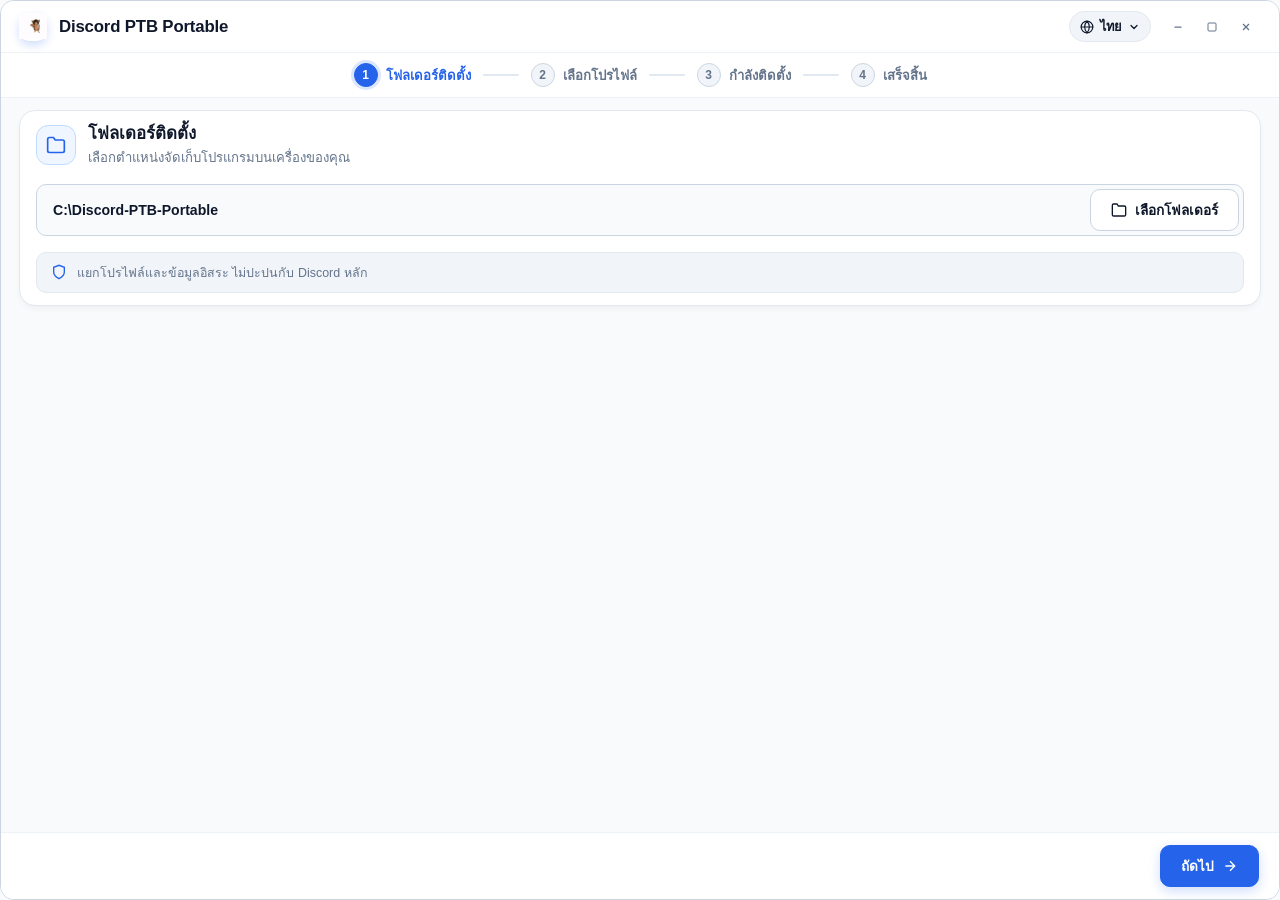
==== commit 61aa8ae7: "feat(trayanim): add scuba dance executable icon and frame animation engine" ====
--- a/cmd/websetup/web/index.html
+++ b/cmd/websetup/web/index.html
@@ -18,11 +18,8 @@
     <!-- Header Bar (Layer 1) -->
     <header class="window-header">
       <div class="brand-wrapper">
-        <div class="brand-logo-container" aria-hidden="true">
-          <!-- Discord Vector SVG -->
-          <svg viewBox="0 0 24 24">
-            <path d="M20.317 4.37a19.791 19.791 0 0 0-4.885-1.515.074.074 0 0 0-.079.037c-.21.375-.444.864-.608 1.25a18.27 18.27 0 0 0-5.487 0 12.64 12.64 0 0 0-.617-1.25.077.077 0 0 0-.079-.037A19.736 19.736 0 0 0 3.677 4.37a.07.07 0 0 0-.032.027C.533 9.046-.32 13.58.099 18.057a.082.082 0 0 0 .031.057 19.9 19.9 0 0 0 5.993 3.03.078.078 0 0 0 .084-.028c.462-.63.874-1.295 1.226-1.994.021-.041.001-.09-.041-.106a13.107 13.107 0 0 1-1.872-.892.077.077 0 0 1-.008-.128 10.2 10.2 0 0 0 .372-.292.074.074 0 0 1 .077-.01c3.929 1.793 8.18 1.793 12.061 0a.074.074 0 0 1 .078.01c.12.098.246.198.373.292a.077.077 0 0 1-.006.127 12.299 12.299 0 0 1-1.873.893.077.077 0 0 0-.041.107c.36.698.772 1.362 1.225 1.993a.076.076 0 0 0 .084.028 19.839 19.839 0 0 0 6.002-3.03.077.077 0 0 0 .032-.054c.5-5.177-.838-9.674-3.549-13.66a.061.061 0 0 0-.031-.028zM8.02 15.33c-1.183 0-2.157-1.085-2.157-2.419 0-1.333.956-2.419 2.157-2.419 1.21 0 2.176 1.096 2.157 2.42 0 1.333-.956 2.418-2.157 2.418zm7.975 0c-1.183 0-2.157-1.085-2.157-2.419 0-1.333.955-2.419 2.157-2.419 1.21 0 2.176 1.096 2.157 2.42 0 1.333-.946 2.418-2.157 2.418z"/>
-          </svg>
+        <div class="brand-logo-container" aria-hidden="true" style="background: none; width: 28px; height: 28px;">
+          <img src="assets/scuba_dance.gif" alt="Scuba Dance" style="width: 28px; height: 28px; object-fit: contain;" />
         </div>
         <div class="brand-info">
           <h1 class="brand-title" data-i18n="appTitle">Discord PTB Portable</h1>
@@ -207,7 +204,7 @@
         </div>
 
         <!-- Elevated Options Card (Vencord, Launch Now, Desktop Shortcuts) -->
-        <div class="card-layer" style="margin-top: 8px; padding: 8px 14px;">
+        <div class="card-layer step2-options-card">
           <div class="custom-switch-item">
             <div class="switch-info">
               <div class="switch-title">
@@ -261,6 +258,10 @@
           <div class="section-header-center">
             <h2 class="section-title" data-i18n="installingTitle">กำลังติดตั้ง</h2>
             <p class="section-subtitle" data-i18n="installingDesc">ระบบกำลังจัดเตรียมไฟล์และโปรไฟล์...</p>
+          </div>
+
+          <div class="scuba-anim-container" style="display: flex; justify-content: center; align-items: center; margin: 2px 0 10px;">
+            <img src="assets/scuba_dance.gif" alt="Scuba Dance" style="width: 76px; height: 76px; object-fit: contain; filter: drop-shadow(0 4px 10px rgba(88, 101, 242, 0.25));" />
           </div>
 
           <!-- Rounded Progress Bar Track -->
--- a/cmd/websetup/web/style.css
+++ b/cmd/websetup/web/style.css
@@ -684,18 +684,24 @@
 /* ==========================================================================
    Toggle Switch & Options Card (Section 4.2: Decision Matrix)
    ========================================================================== */
+.step2-options-card {
+  margin-top: 10px;
+  margin-bottom: 14px;
+  padding: 14px 18px 20px;
+}
+
 .custom-switch-item {
   display: flex;
   align-items: center;
   justify-content: space-between;
-  gap: 10px;
-  padding: 1px 0;
+  gap: 12px;
+  padding: 4px 0;
 }
 
 .switch-divider {
   height: 1px;
   background: #EDF2F7;
-  margin: 5px 0;
+  margin: 6px 0;
 }
 
 .switch-info {
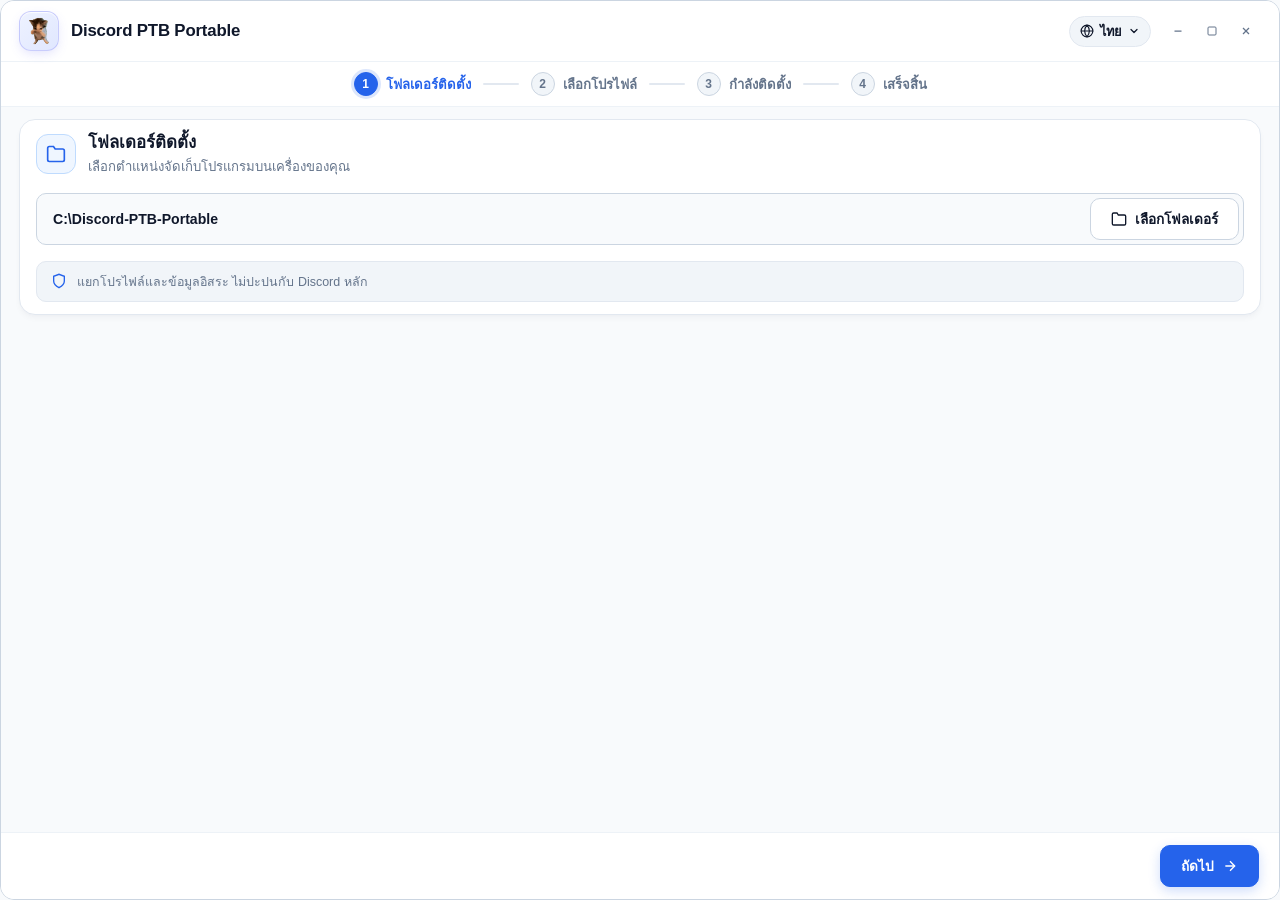
==== commit 0d804dd0: "feat(ui): enlarge cat icon, modernize header badge container, and enable continuous taskbar frame an" ====
--- a/cmd/websetup/web/index.html
+++ b/cmd/websetup/web/index.html
@@ -18,8 +18,8 @@
     <!-- Header Bar (Layer 1) -->
     <header class="window-header">
       <div class="brand-wrapper">
-        <div class="brand-logo-container" aria-hidden="true" style="background: none; width: 28px; height: 28px;">
-          <img src="assets/scuba_dance.gif" alt="Scuba Dance" style="width: 28px; height: 28px; object-fit: contain;" />
+        <div class="brand-logo-container" aria-hidden="true">
+          <img src="assets/scuba_dance.gif" alt="Scuba Dance" class="brand-logo-img" />
         </div>
         <div class="brand-info">
           <h1 class="brand-title" data-i18n="appTitle">Discord PTB Portable</h1>
--- a/cmd/websetup/web/style.css
+++ b/cmd/websetup/web/style.css
@@ -121,16 +121,31 @@
 }
 
 .brand-logo-container {
-  width: 36px;
-  height: 36px;
-  background: linear-gradient(135deg, #2563EB, #1D4ED8);
-  border-radius: 10px;
+  width: 40px;
+  height: 40px;
+  background: linear-gradient(135deg, #EEF2FF 0%, #E0E7FF 100%);
+  border: 1px solid rgba(99, 102, 241, 0.25);
+  border-radius: 12px;
   display: flex;
   align-items: center;
   justify-content: center;
-  color: #FFFFFF;
-  box-shadow: 0 4px 10px rgba(37, 99, 235, 0.22);
+  box-shadow: 0 4px 12px -2px rgba(99, 102, 241, 0.20), inset 0 1px 1px rgba(255, 255, 255, 0.9);
   flex-shrink: 0;
+  transition: all 0.25s cubic-bezier(0.16, 1, 0.3, 1);
+  overflow: hidden;
+}
+
+.brand-logo-container:hover {
+  transform: translateY(-1px) scale(1.05);
+  box-shadow: 0 6px 16px -2px rgba(99, 102, 241, 0.30), inset 0 1px 1px rgba(255, 255, 255, 0.9);
+  border-color: rgba(99, 102, 241, 0.4);
+}
+
+.brand-logo-container .brand-logo-img {
+  width: 34px;
+  height: 34px;
+  object-fit: contain;
+  display: block;
 }
 
 .brand-logo-container svg {
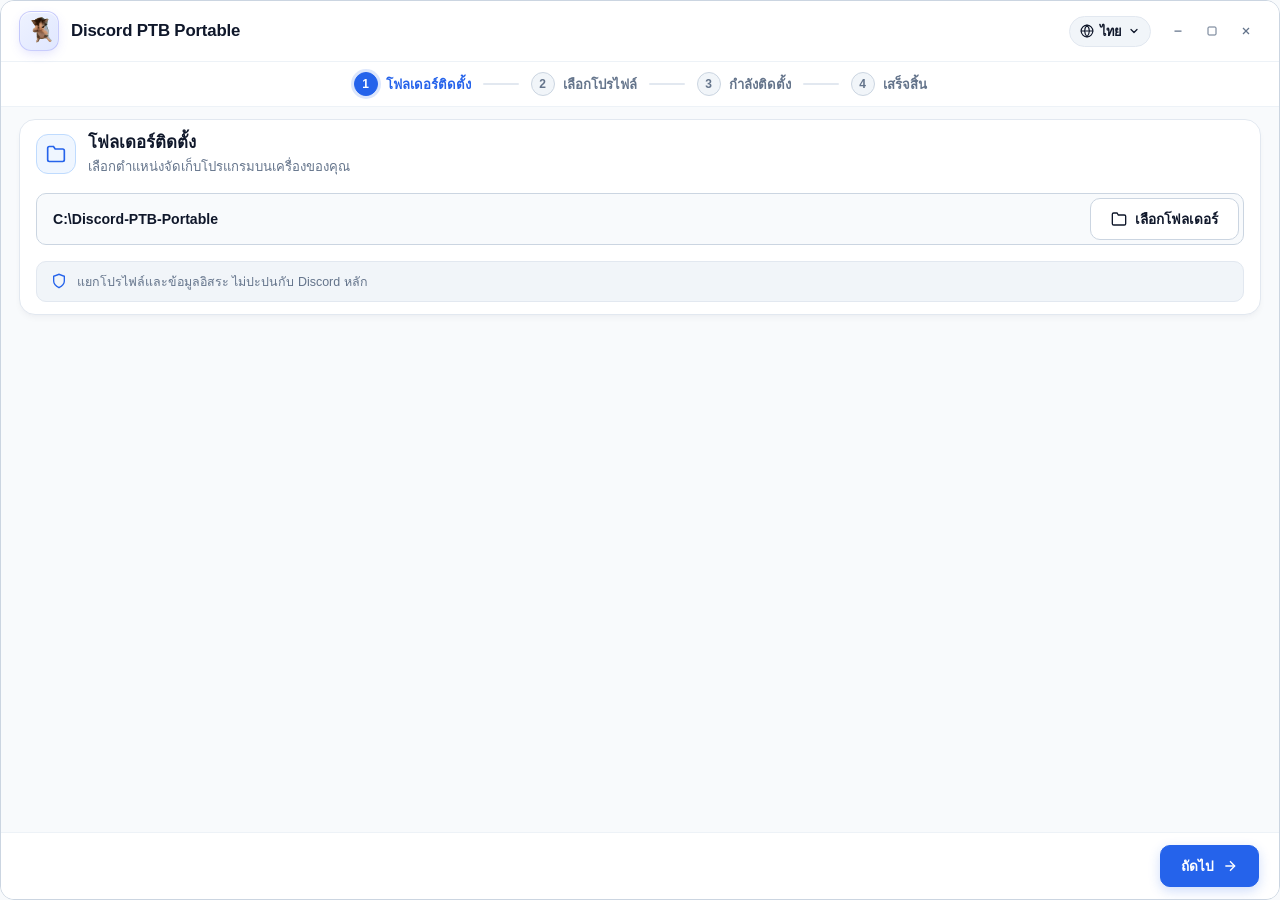
==== commit 82dc618c: "fix(ui, shell): calm cat animation timing, streamline single-line language dropdown, and fix context" ====
--- a/cmd/websetup/web/index.html
+++ b/cmd/websetup/web/index.html
@@ -45,22 +45,12 @@
           <!-- Dropdown Menu -->
           <div id="lang-dropdown-menu" class="dropdown-menu" role="listbox" tabindex="-1">
             <div class="dropdown-item active" data-lang="th" role="option" aria-selected="true" tabindex="0">
-              <div class="dropdown-item-left">
-                <span class="dropdown-item-code">TH</span>
-                <span class="dropdown-item-text">ภาษาไทย</span>
-              </div>
-              <svg class="dropdown-check" width="14" height="14" viewBox="0 0 24 24" fill="none" stroke="currentColor" stroke-width="2.5" stroke-linecap="round" stroke-linejoin="round">
-                <polyline points="20 6 9 17 4 12"></polyline>
-              </svg>
+              <span class="dropdown-item-code">TH</span>
+              <span class="dropdown-item-text">ภาษาไทย</span>
             </div>
             <div class="dropdown-item" data-lang="en" role="option" aria-selected="false" tabindex="0">
-              <div class="dropdown-item-left">
-                <span class="dropdown-item-code">EN</span>
-                <span class="dropdown-item-text">English</span>
-              </div>
-              <svg class="dropdown-check" width="14" height="14" viewBox="0 0 24 24" fill="none" stroke="currentColor" stroke-width="2.5" stroke-linecap="round" stroke-linejoin="round">
-                <polyline points="20 6 9 17 4 12"></polyline>
-              </svg>
+              <span class="dropdown-item-code">EN</span>
+              <span class="dropdown-item-text">English</span>
             </div>
           </div>
         </div>
--- a/cmd/websetup/web/style.css
+++ b/cmd/websetup/web/style.css
@@ -253,11 +253,13 @@
   position: absolute;
   top: calc(100% + 6px);
   right: 0;
-  min-width: 130px;
+  min-width: 145px;
+  width: max-content;
+  white-space: nowrap;
   background: #FFFFFF;
   border: 1px solid #E2E8F0;
   border-radius: 12px;
-  padding: 4px;
+  padding: 6px;
   box-shadow: 0 10px 25px -5px rgba(0, 0, 0, 0.10);
   z-index: 1000;
   opacity: 0;
@@ -275,13 +277,14 @@
 .dropdown-item {
   display: flex;
   align-items: center;
-  justify-content: space-between;
-  padding: 6px 10px;
+  gap: 10px;
+  padding: 8px 14px;
   border-radius: 8px;
-  font-size: 0.8rem;
+  font-size: 0.85rem;
   font-weight: 500;
   color: var(--text-secondary);
   cursor: pointer;
+  white-space: nowrap;
   transition: all 0.15s ease;
 }
 
@@ -296,24 +299,25 @@
   font-weight: 600;
 }
 
-.dropdown-item-left {
-  display: flex;
-  align-items: center;
-  gap: 8px;
-}
-
 .dropdown-item-code {
   font-size: 0.72rem;
   font-weight: 700;
-  padding: 2px 5px;
+  padding: 2px 6px;
   background: #E2E8F0;
   border-radius: 4px;
   color: var(--text-secondary);
+  flex-shrink: 0;
 }
 
 .dropdown-item.active .dropdown-item-code {
   background: var(--primary);
   color: #FFFFFF;
+}
+
+.dropdown-item-text {
+  white-space: nowrap;
+  letter-spacing: normal;
+  display: inline-block;
 }
 
 /* ==========================================================================
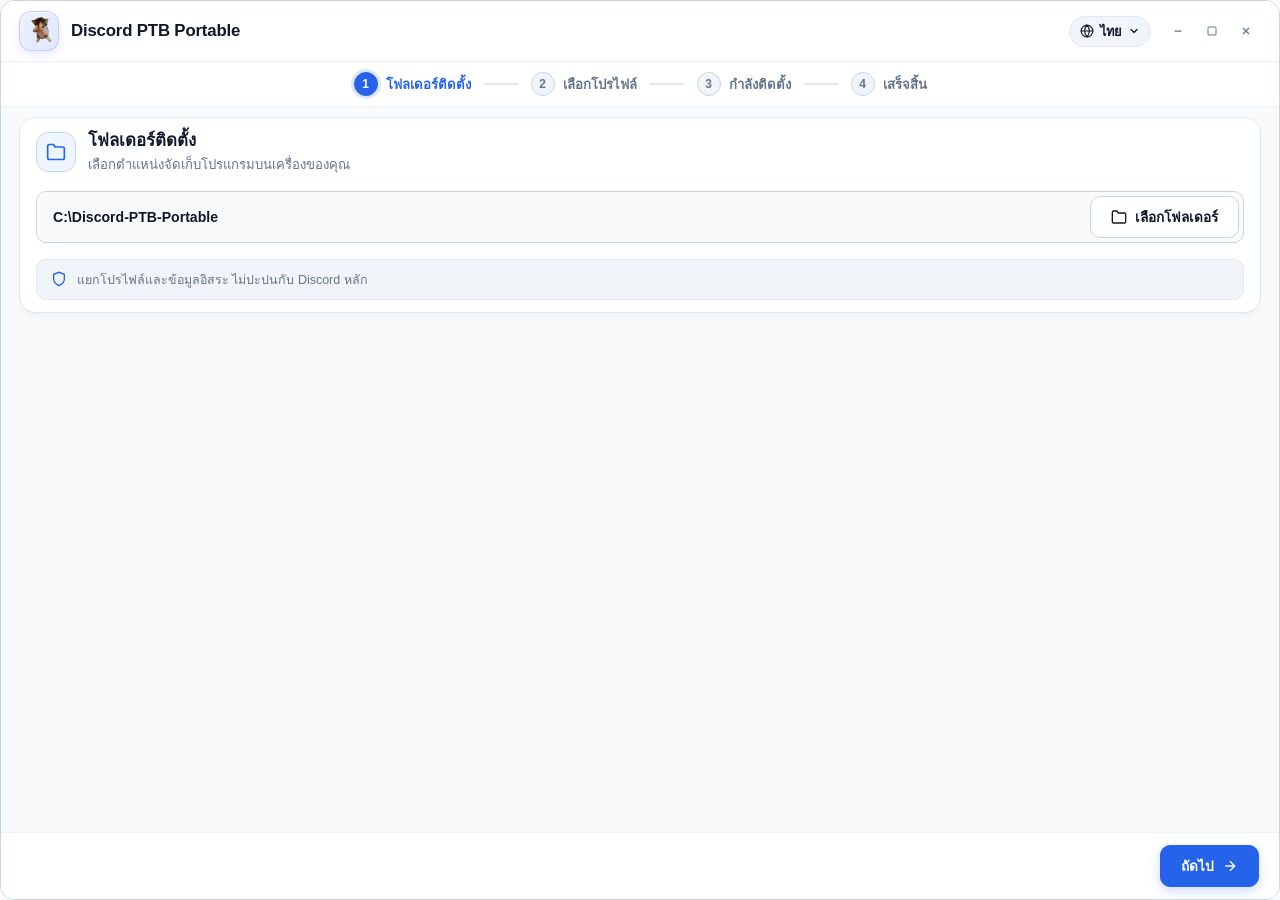
==== commit 47c12ae1: "fix(websetup): resolve Step 2 layout overflow and Discord app.asar launch crash" ====
--- a/cmd/websetup/web/index.html
+++ b/cmd/websetup/web/index.html
@@ -162,7 +162,7 @@
            =================================================================== -->
       <section id="step-2" class="step-view">
         <!-- Elevated Profiles Card -->
-        <div class="card-layer" style="padding: 12px 14px;">
+        <div class="card-layer" style="padding: 10px 14px 10px;">
           <div class="section-header-compact">
             <div>
               <h2 class="section-title" data-i18n="profileSectionTitle">เลือกโปรไฟล์สี</h2>
--- a/cmd/websetup/web/style.css
+++ b/cmd/websetup/web/style.css
@@ -1,1037 +1,2096 @@
-/* ==========================================================================
-   Discord PTB Portable WebSetup - High Quality UX/UI Design System
-   Principles: 8-Point Grid, Fitts's Law, Nielsen Usability Heuristics, Multi-Layer Depth
-   Strict Rule: ZERO EMOJIS - Pure SVG & Vector Icons
-   ========================================================================== */
-
-:root {
-  /* 8-Point Grid Spacing Tokens */
-  --space-1: 4px;
-  --space-2: 8px;
-  --space-3: 16px;
-  --space-4: 24px;
-  --space-5: 32px;
-  --space-6: 40px;
-  --space-8: 64px;
-
-  /* Surfaces & Elevation Layers */
-  --bg-base: #F8FAFC;       /* Layer 0: Main application canvas */
-  --bg-surface: #FFFFFF;    /* Layer 1: Header, Footer, Stepper */
-  --bg-card: #FFFFFF;       /* Layer 2: Elevated content cards */
-  --bg-card-selected: #EFF6FF;
-  --bg-card-hover: #F8FAFD;
-  --bg-input: #FFFFFF;
-
-  /* Borders & Dividers */
-  --border-subtle: #EDF2F7;
-  --border-card: #E2E8F0;
-  --border-card-hover: #CBD5E1;
-  --border-primary: #2563EB;
-
-  /* Colors */
-  --primary: #2563EB;
-  --primary-hover: #1D4ED8;
-  --primary-active: #1E40AF;
-  --primary-light: #EFF6FF;
-  --primary-shadow: rgba(37, 99, 235, 0.22);
-
-  --accent-success: #10B981;
-  --accent-warning: #F59E0B;
-  --accent-danger: #EF4444;
-
-  --text-primary: #0F172A;
-  --text-secondary: #64748B;
-  --text-tertiary: #94A3B8;
-  --text-on-primary: #FFFFFF;
-
-  /* Radii */
-  --radius-window: 14px;
-  --radius-card: 16px;
-  --radius-card-sm: 12px;
-  --radius-pill: 9999px;
-  --radius-btn: 10px;
-  --radius-input: 10px;
-
-  /* Multi-Layer Shadows */
-  --shadow-card: 0 4px 6px -1px rgba(15, 23, 42, 0.04), 0 2px 4px -2px rgba(15, 23, 42, 0.02);
-  --shadow-card-hover: 0 10px 15px -3px rgba(15, 23, 42, 0.06), 0 4px 6px -4px rgba(15, 23, 42, 0.03);
-  --shadow-card-selected: 0 6px 16px -2px rgba(37, 99, 235, 0.14);
-  --shadow-btn: 0 4px 12px var(--primary-shadow);
-
-  --font-family: -apple-system, BlinkMacSystemFont, "Segoe UI", Roboto, "Helvetica Neue", Arial, sans-serif;
-  --transition: all 0.2s cubic-bezier(0.16, 1, 0.3, 1);
-}
-
-*, *::before, *::after {
-  box-sizing: border-box;
-  margin: 0;
-  padding: 0;
-}
-
-html, body {
-  width: 100%;
-  height: 100%;
-  margin: 0;
-  padding: 0;
-  overflow: hidden;
-  background: var(--bg-base);
-  color: var(--text-primary);
-  font-family: var(--font-family);
-  user-select: none;
-  -webkit-font-smoothing: antialiased;
-}
-
-/* ==========================================================================
-   Frameless Window Container (Layer 0)
-   ========================================================================== */
-.installer-window {
-  width: 100vw;
-  height: 100vh;
-  box-sizing: border-box;
-  background: var(--bg-base);
-  border: 1px solid #CBD5E1;
-  border-radius: var(--radius-window);
-  display: flex;
-  flex-direction: column;
-  overflow: hidden;
-  position: relative;
-}
-
-/* ==========================================================================
-   Header Bar (Layer 1: Draggable with Custom Window Controls)
-   ========================================================================== */
-.window-header {
-  padding: 10px 18px;
-  background: var(--bg-surface);
-  border-bottom: 1px solid var(--border-subtle);
-  display: flex;
-  align-items: center;
-  justify-content: space-between;
-  gap: 12px;
-  -webkit-app-region: drag;
-  cursor: grab;
-  z-index: 10;
-}
-
-.brand-wrapper {
-  display: flex;
-  align-items: center;
-  gap: 12px;
-  -webkit-app-region: no-drag;
-}
-
-.brand-logo-container {
-  width: 40px;
-  height: 40px;
-  background: linear-gradient(135deg, #EEF2FF 0%, #E0E7FF 100%);
-  border: 1px solid rgba(99, 102, 241, 0.25);
-  border-radius: 12px;
-  display: flex;
-  align-items: center;
-  justify-content: center;
-  box-shadow: 0 4px 12px -2px rgba(99, 102, 241, 0.20), inset 0 1px 1px rgba(255, 255, 255, 0.9);
-  flex-shrink: 0;
-  transition: all 0.25s cubic-bezier(0.16, 1, 0.3, 1);
-  overflow: hidden;
-}
-
-.brand-logo-container:hover {
-  transform: translateY(-1px) scale(1.05);
-  box-shadow: 0 6px 16px -2px rgba(99, 102, 241, 0.30), inset 0 1px 1px rgba(255, 255, 255, 0.9);
-  border-color: rgba(99, 102, 241, 0.4);
-}
-
-.brand-logo-container .brand-logo-img {
-  width: 34px;
-  height: 34px;
-  object-fit: contain;
-  display: block;
-}
-
-.brand-logo-container svg {
-  width: 20px;
-  height: 20px;
-  fill: currentColor;
-}
-
-.brand-info {
-  display: flex;
-  flex-direction: column;
-}
-
-.brand-title {
-  font-size: 1.05rem;
-  font-weight: 700;
-  color: var(--text-primary);
-  letter-spacing: -0.01em;
-}
-
-.header-actions {
-  display: flex;
-  align-items: center;
-  gap: 12px;
-  -webkit-app-region: no-drag;
-}
-
-.window-controls {
-  display: flex;
-  align-items: center;
-  gap: 4px;
-}
-
-.win-btn {
-  width: 30px;
-  height: 30px;
-  border-radius: 8px;
-  border: 1px solid transparent;
-  background: transparent;
-  color: var(--text-secondary);
-  display: flex;
-  align-items: center;
-  justify-content: center;
-  cursor: pointer;
-  transition: var(--transition);
-  outline: none;
-  padding: 0;
-}
-
-.win-btn:hover {
-  background: #F1F5F9;
-  border-color: #E2E8F0;
-  color: var(--text-primary);
-}
-
-.win-btn-close:hover {
-  background: #FEE2E2;
-  border-color: #FECACA;
-  color: #DC2626;
-}
-
-.win-btn:active {
-  transform: scale(0.92);
-}
-
-/* ==========================================================================
-   Custom Dropdown
-   ========================================================================== */
-.custom-dropdown {
-  position: relative;
-  display: inline-block;
-  user-select: none;
-  -webkit-app-region: no-drag;
-}
-
-.dropdown-trigger {
-  display: inline-flex;
-  align-items: center;
-  gap: 6px;
-  background: #F1F5F9;
-  border: 1px solid #E2E8F0;
-  border-radius: var(--radius-pill);
-  padding: 4px 10px;
-  font-size: 0.8rem;
-  font-weight: 600;
-  color: var(--text-primary);
-  cursor: pointer;
-  transition: var(--transition);
-  outline: none;
-}
-
-.dropdown-trigger:hover {
-  background: #E2E8F0;
-  border-color: #CBD5E1;
-}
-
-.dropdown-trigger.open {
-  background: #EFF6FF;
-  border-color: #93C5FD;
-  color: var(--primary);
-  box-shadow: 0 0 0 3px rgba(37, 99, 235, 0.12);
-}
-
-.dropdown-menu {
-  position: absolute;
-  top: calc(100% + 6px);
-  right: 0;
-  min-width: 145px;
-  width: max-content;
-  white-space: nowrap;
-  background: #FFFFFF;
-  border: 1px solid #E2E8F0;
-  border-radius: 12px;
-  padding: 6px;
-  box-shadow: 0 10px 25px -5px rgba(0, 0, 0, 0.10);
-  z-index: 1000;
-  opacity: 0;
-  transform: translateY(-6px) scale(0.96);
-  pointer-events: none;
-  transition: opacity 0.18s ease, transform 0.18s ease;
-}
-
-.dropdown-menu.show {
-  opacity: 1;
-  transform: translateY(0) scale(1);
-  pointer-events: auto;
-}
-
-.dropdown-item {
-  display: flex;
-  align-items: center;
-  gap: 10px;
-  padding: 8px 14px;
-  border-radius: 8px;
-  font-size: 0.85rem;
-  font-weight: 500;
-  color: var(--text-secondary);
-  cursor: pointer;
-  white-space: nowrap;
-  transition: all 0.15s ease;
-}
-
-.dropdown-item:hover {
-  background: #F8FAFC;
-  color: var(--text-primary);
-}
-
-.dropdown-item.active {
-  background: #EFF6FF;
-  color: var(--primary);
-  font-weight: 600;
-}
-
-.dropdown-item-code {
-  font-size: 0.72rem;
-  font-weight: 700;
-  padding: 2px 6px;
-  background: #E2E8F0;
-  border-radius: 4px;
-  color: var(--text-secondary);
-  flex-shrink: 0;
-}
-
-.dropdown-item.active .dropdown-item-code {
-  background: var(--primary);
-  color: #FFFFFF;
-}
-
-.dropdown-item-text {
-  white-space: nowrap;
-  letter-spacing: normal;
-  display: inline-block;
-}
-
-/* ==========================================================================
-   Top Stepper Navigation (Layer 1: Nielsen Usability Heuristic 1)
-   ========================================================================== */
-.steps-nav {
-  padding: 10px 24px;
-  background: var(--bg-surface);
-  border-bottom: 1px solid var(--border-subtle);
-  display: flex;
-  align-items: center;
-  justify-content: center;
-  gap: 12px;
-  z-index: 9;
-}
-
-.step-item {
-  display: flex;
-  align-items: center;
-  gap: 8px;
-}
-
-.step-bubble {
-  width: 24px;
-  height: 24px;
-  border-radius: 50%;
-  background: #F1F5F9;
-  border: 1.5px solid #CBD5E1;
-  color: var(--text-secondary);
-  font-size: 0.75rem;
-  font-weight: 700;
-  display: flex;
-  align-items: center;
-  justify-content: center;
-  transition: var(--transition);
-}
-
-.step-bubble svg {
-  display: none;
-  width: 14px;
-  height: 14px;
-  stroke: #FFFFFF;
-  stroke-width: 3;
-}
-
-.step-label {
-  font-size: 0.82rem;
-  font-weight: 600;
-  color: var(--text-secondary);
-  transition: var(--transition);
-}
-
-.step-item.active .step-bubble {
-  background: var(--primary);
-  border-color: var(--primary);
-  color: #FFFFFF;
-  box-shadow: 0 0 0 3px rgba(37, 99, 235, 0.16);
-}
-
-.step-item.active .step-label {
-  color: var(--primary);
-  font-weight: 700;
-}
-
-.step-item.completed .step-bubble {
-  background: var(--accent-success);
-  border-color: var(--accent-success);
-  color: #FFFFFF;
-}
-
-.step-item.completed .step-bubble span {
-  display: none;
-}
-
-.step-item.completed .step-bubble svg {
-  display: block;
-}
-
-.step-item.completed .step-label {
-  color: var(--text-primary);
-}
-
-.step-connector {
-  width: 36px;
-  height: 2px;
-  background: #E2E8F0;
-  border-radius: 2px;
-  transition: var(--transition);
-}
-
-.step-connector.completed {
-  background: var(--accent-success);
-}
-
-/* ==========================================================================
-   Window Content & Multi-Layer Elevated Cards (Layer 2)
-   ========================================================================== */
-.window-content {
-  flex: 1;
-  overflow-x: hidden;
-  overflow-y: hidden;
-  padding: 12px 18px;
-  display: flex;
-  flex-direction: column;
-}
-
-.window-content::-webkit-scrollbar {
-  width: 0px;
-  height: 0px;
-  display: none;
-}
-
-.step-view {
-  display: none;
-  width: 100%;
-}
-
-.step-view.active {
-  display: block;
-  animation: fadeIn 0.25s cubic-bezier(0.16, 1, 0.3, 1);
-}
-
-@keyframes fadeIn {
-  from { opacity: 0; transform: translateY(4px); }
-  to { opacity: 1; transform: translateY(0); }
-}
-
-/* The Core Multi-Layer Elevated Card */
-.card-layer {
-  background: var(--bg-card);
-  border: 1px solid var(--border-card);
-  border-radius: var(--radius-card);
-  box-shadow: var(--shadow-card);
-  padding: 12px 16px;
-  transition: var(--transition);
-}
-
-.card-header {
-  display: flex;
-  align-items: center;
-  gap: 12px;
-  margin-bottom: 16px;
-}
-
-.card-icon-badge {
-  width: 40px;
-  height: 40px;
-  border-radius: 12px;
-  background: #EFF6FF;
-  border: 1px solid #BFDBFE;
-  display: flex;
-  align-items: center;
-  justify-content: center;
-  color: var(--primary);
-  flex-shrink: 0;
-}
-
-.card-icon-badge svg {
-  width: 20px;
-  height: 20px;
-}
-
-.card-title {
-  font-size: 1.05rem;
-  font-weight: 700;
-  color: var(--text-primary);
-  line-height: 1.3;
-}
-
-.card-subtitle {
-  font-size: 0.82rem;
-  color: var(--text-secondary);
-  margin-top: 2px;
-}
-
-.section-header-compact {
-  display: flex;
-  align-items: flex-start;
-  justify-content: space-between;
-  gap: 12px;
-  margin-bottom: 12px;
-}
-
-.section-title {
-  font-size: 1rem;
-  font-weight: 700;
-  color: var(--text-primary);
-}
-
-.section-subtitle {
-  font-size: 0.78rem;
-  color: var(--text-secondary);
-  margin-top: 2px;
-}
-
-/* ==========================================================================
-   Step 1: Path Selector Component
-   ========================================================================== */
-.path-input-group {
-  display: flex;
-  align-items: center;
-  gap: 10px;
-  background: #F8FAFC;
-  border: 1px solid #CBD5E1;
-  border-radius: var(--radius-input);
-  padding: 4px;
-}
-
-.path-input {
-  flex: 1;
-  border: none;
-  background: transparent;
-  padding: 10px 12px;
-  font-size: 0.88rem;
-  font-family: inherit;
-  font-weight: 600;
-  color: var(--text-primary);
-  outline: none;
-}
-
-.card-callout {
-  display: flex;
-  align-items: center;
-  gap: 10px;
-  margin-top: 16px;
-  padding: 10px 14px;
-  background: #F1F5F9;
-  border: 1px solid #E2E8F0;
-  border-radius: 10px;
-  font-size: 0.78rem;
-  color: var(--text-secondary);
-}
-
-.card-callout svg {
-  width: 16px;
-  height: 16px;
-  color: var(--primary);
-  flex-shrink: 0;
-}
-
-/* ==========================================================================
-   Step 2: Profiles Grid (8-Point Grid & Elevated Tiles)
-   ========================================================================== */
-.profile-toolbar {
-  display: flex;
-  align-items: center;
-  gap: 8px;
-  flex-shrink: 0;
-}
-
-.profile-counter {
-  font-size: 0.78rem;
-  font-weight: 600;
-  color: var(--primary);
-  background: #EFF6FF;
-  border: 1px solid #BFDBFE;
-  padding: 3px 8px;
-  border-radius: var(--radius-pill);
-}
-
-.profile-actions {
-  display: flex;
-  align-items: center;
-  gap: 6px;
-}
-
-.btn-pill {
-  display: inline-flex;
-  align-items: center;
-  gap: 4px;
-  background: #F1F5F9;
-  border: 1px solid #E2E8F0;
-  border-radius: var(--radius-pill);
-  padding: 3px 9px;
-  font-size: 0.72rem;
-  font-weight: 600;
-  color: var(--text-secondary);
-  cursor: pointer;
-  transition: var(--transition);
-  outline: none;
-}
-
-.btn-pill:hover {
-  background: #E2E8F0;
-  color: var(--text-primary);
-}
-
-.profiles-grid {
-  display: grid;
-  grid-template-columns: repeat(3, 1fr);
-  gap: 7px;
-  margin-top: 6px;
-}
-
-/* The Individual Profile Card Tile */
-.profile-card {
-  background: #FFFFFF;
-  border: 1.5px solid var(--border-card);
-  border-radius: var(--radius-card-sm);
-  padding: 5px 9px;
-  min-height: 36px;
-  display: flex;
-  align-items: center;
-  gap: 8px;
-  cursor: pointer;
-  transition: var(--transition);
-  box-shadow: 0 1px 2px rgba(15, 23, 42, 0.02);
-  position: relative;
-}
-
-.profile-card:hover {
-  transform: translateY(-1.5px);
-  border-color: var(--border-card-hover);
-  box-shadow: 0 4px 10px rgba(15, 23, 42, 0.05);
-}
-
-.profile-card.selected {
-  border-color: var(--primary);
-  background: var(--bg-card-selected);
-  box-shadow: var(--shadow-card-selected);
-}
-
-.profile-icon-wrap {
-  width: 24px;
-  height: 24px;
-  border-radius: 6px;
-  border: 1px solid transparent;
-  display: flex;
-  align-items: center;
-  justify-content: center;
-  flex-shrink: 0;
-}
-
-.profile-icon-img {
-  width: 17px;
-  height: 17px;
-  object-fit: contain;
-}
-
-.profile-details {
-  flex: 1;
-  min-width: 0;
-}
-
-.profile-name {
-  font-size: 0.78rem;
-  font-weight: 600;
-  color: var(--text-primary);
-  white-space: nowrap;
-  overflow: hidden;
-  text-overflow: clip;
-}
-
-.profile-check {
-  width: 16px;
-  height: 16px;
-  border-radius: 5px;
-  border: 1.5px solid #CBD5E1;
-  background: #FFFFFF;
-  display: flex;
-  align-items: center;
-  justify-content: center;
-  flex-shrink: 0;
-  transition: var(--transition);
-}
-
-.profile-check svg {
-  display: none;
-  width: 11px;
-  height: 11px;
-  stroke: #FFFFFF;
-}
-
-.profile-card.selected .profile-check {
-  background: var(--primary);
-  border-color: var(--primary);
-}
-
-.profile-card.selected .profile-check svg {
-  display: block;
-}
-
-/* ==========================================================================
-   Toggle Switch & Options Card (Section 4.2: Decision Matrix)
-   ========================================================================== */
-.step2-options-card {
-  margin-top: 10px;
-  margin-bottom: 14px;
-  padding: 14px 18px 20px;
-}
-
-.custom-switch-item {
-  display: flex;
-  align-items: center;
-  justify-content: space-between;
-  gap: 12px;
-  padding: 4px 0;
-}
-
-.switch-divider {
-  height: 1px;
-  background: #EDF2F7;
-  margin: 6px 0;
-}
-
-.switch-info {
-  display: flex;
-  flex-direction: column;
-}
-
-.switch-title {
-  display: flex;
-  align-items: center;
-  gap: 8px;
-  font-size: 0.85rem;
-  font-weight: 600;
-  color: var(--text-primary);
-}
-
-.switch-desc {
-  font-size: 0.71rem;
-  color: var(--text-secondary);
-  margin-top: 1px;
-}
-
-.toggle-switch {
-  position: relative;
-  display: inline-block;
-  width: 40px;
-  height: 22px;
-  flex-shrink: 0;
-}
-
-.toggle-switch input {
-  opacity: 0;
-  width: 0;
-  height: 0;
-}
-
-.slider-round {
-  position: absolute;
-  cursor: pointer;
-  top: 0; left: 0; right: 0; bottom: 0;
-  background-color: #CBD5E1;
-  border-radius: var(--radius-pill);
-  transition: 0.2s cubic-bezier(0.16, 1, 0.3, 1);
-}
-
-.slider-round::before {
-  position: absolute;
-  content: "";
-  height: 16px;
-  width: 16px;
-  left: 3px;
-  bottom: 3px;
-  background-color: #FFFFFF;
-  border-radius: 50%;
-  box-shadow: 0 1px 3px rgba(0, 0, 0, 0.15);
-  transition: 0.2s cubic-bezier(0.16, 1, 0.3, 1);
-}
-
-.toggle-switch input:checked + .slider-round {
-  background-color: var(--primary);
-}
-
-.toggle-switch input:checked + .slider-round::before {
-  transform: translateX(18px);
-}
-
-/* ==========================================================================
-   Step 3: Progress Center & Checklist
-   ========================================================================== */
-.section-header-center {
-  text-align: center;
-  margin-bottom: 20px;
-}
-
-.progress-bar-container {
-  margin-bottom: 24px;
-}
-
-.progress-header-info {
-  display: flex;
-  justify-content: space-between;
-  align-items: center;
-  margin-bottom: 8px;
-}
-
-.progress-status-label {
-  font-size: 0.82rem;
-  font-weight: 600;
-  color: var(--primary);
-}
-
-.progress-percent-label {
-  font-size: 0.88rem;
-  font-weight: 700;
-  color: var(--text-primary);
-}
-
-.progress-track {
-  width: 100%;
-  height: 8px;
-  background: #E2E8F0;
-  border-radius: var(--radius-pill);
-  overflow: hidden;
-}
-
-.progress-fill {
-  width: 0%;
-  height: 100%;
-  background: linear-gradient(90deg, #2563EB, #06B6D4);
-  border-radius: var(--radius-pill);
-  transition: width 0.3s ease;
-}
-
-.stages-checklist {
-  display: flex;
-  flex-direction: column;
-  gap: 10px;
-}
-
-.stage-item {
-  display: flex;
-  align-items: center;
-  gap: 10px;
-  font-size: 0.82rem;
-  color: var(--text-secondary);
-}
-
-.stage-icon {
-  width: 20px;
-  height: 20px;
-  border-radius: 50%;
-  background: #F1F5F9;
-  border: 1.5px solid #CBD5E1;
-  display: flex;
-  align-items: center;
-  justify-content: center;
-  flex-shrink: 0;
-}
-
-.stage-icon svg {
-  display: none;
-  width: 12px;
-  height: 12px;
-  stroke: #FFFFFF;
-}
-
-.stage-item.in-progress {
-  color: var(--primary);
-  font-weight: 600;
-}
-
-.stage-item.in-progress .stage-icon {
-  border-color: var(--primary);
-  background: #EFF6FF;
-}
-
-.stage-item.completed {
-  color: var(--text-primary);
-}
-
-.stage-item.completed .stage-icon {
-  background: var(--accent-success);
-  border-color: var(--accent-success);
-}
-
-.stage-item.completed .stage-icon svg {
-  display: block;
-}
-
-/* ==========================================================================
-   Step 4: Finished View
-   ========================================================================== */
-.success-hero-circle {
-  width: 64px;
-  height: 64px;
-  border-radius: 50%;
-  background: #ECFDF5;
-  border: 2px solid #A7F3D0;
-  color: var(--accent-success);
-  display: flex;
-  align-items: center;
-  justify-content: center;
-  margin: 0 auto;
-}
-
-.success-hero-circle svg {
-  width: 32px;
-  height: 32px;
-}
-
-.post-install-options {
-  display: flex;
-  flex-direction: column;
-  gap: 10px;
-  text-align: left;
-}
-
-.custom-checkbox {
-  display: flex;
-  align-items: center;
-  gap: 10px;
-  cursor: pointer;
-  font-size: 0.82rem;
-  font-weight: 500;
-  color: var(--text-primary);
-}
-
-.custom-checkbox input {
-  display: none;
-}
-
-.checkbox-box {
-  width: 18px;
-  height: 18px;
-  border-radius: 6px;
-  border: 1.5px solid #CBD5E1;
-  background: #FFFFFF;
-  display: flex;
-  align-items: center;
-  justify-content: center;
-  flex-shrink: 0;
-  transition: var(--transition);
-}
-
-.checkbox-box svg {
-  display: none;
-  width: 12px;
-  height: 12px;
-  stroke: #FFFFFF;
-  stroke-width: 2.5;
-}
-
-.custom-checkbox input:checked + .checkbox-box {
-  background: var(--primary);
-  border-color: var(--primary);
-}
-
-.custom-checkbox input:checked + .checkbox-box svg {
-  display: block;
-}
-
-/* ==========================================================================
-   Footer Action Bar (Layer 1: Fitts's Law CTA Buttons)
-   ========================================================================== */
-.window-footer {
-  padding: 12px 20px;
-  background: var(--bg-surface);
-  border-top: 1px solid var(--border-subtle);
-  display: flex;
-  align-items: center;
-  justify-content: space-between;
-  z-index: 10;
-}
-
-.footer-left, .footer-right {
-  display: flex;
-  align-items: center;
-  gap: 10px;
-}
-
-/* CTA Buttons (Fitts's Law: Min size 44px) */
-.btn {
-  height: 42px;
-  padding: 0 20px;
-  border-radius: var(--radius-btn);
-  font-size: 0.85rem;
-  font-weight: 600;
-  font-family: inherit;
-  display: inline-flex;
-  align-items: center;
-  justify-content: center;
-  gap: 8px;
-  cursor: pointer;
-  transition: var(--transition);
-  outline: none;
-}
-
-.btn svg {
-  width: 16px;
-  height: 16px;
-}
-
-.btn-primary {
-  background: var(--primary);
-  border: 1px solid var(--primary);
-  color: #FFFFFF;
-  box-shadow: var(--shadow-btn);
-}
-
-.btn-primary:hover {
-  background: var(--primary-hover);
-  border-color: var(--primary-hover);
-  transform: translateY(-1px);
-}
-
-.btn-primary:active {
-  background: var(--primary-active);
-  transform: translateY(0);
-}
-
-.btn-secondary {
-  background: #FFFFFF;
-  border: 1px solid #CBD5E1;
-  color: var(--text-primary);
-}
-
-.btn-secondary:hover {
-  background: #F8FAFC;
-  border-color: #94A3B8;
-}
-
-.btn-secondary:active {
-  background: #F1F5F9;
-}
+/* ==========================================================================+
+   Discord PTB Portable WebSetup - High Quality UX/UI Design System+
+   Principles: 8-Point Grid, Fitts's Law, Nielsen Usability Heuristics, Multi-Layer Depth+
+   Strict Rule: ZERO EMOJIS - Pure SVG & Vector Icons+
+   ========================================================================== */+
++
+:root {+
+  /* 8-Point Grid Spacing Tokens */+
+  --space-1: 4px;+
+  --space-2: 8px;+
+  --space-3: 16px;+
+  --space-4: 24px;+
+  --space-5: 32px;+
+  --space-6: 40px;+
+  --space-8: 64px;+
++
+  /* Surfaces & Elevation Layers */+
+  --bg-base: #F8FAFC;       /* Layer 0: Main application canvas */+
+  --bg-surface: #FFFFFF;    /* Layer 1: Header, Footer, Stepper */+
+  --bg-card: #FFFFFF;       /* Layer 2: Elevated content cards */+
+  --bg-card-selected: #EFF6FF;+
+  --bg-card-hover: #F8FAFD;+
+  --bg-input: #FFFFFF;+
++
+  /* Borders & Dividers */+
+  --border-subtle: #EDF2F7;+
+  --border-card: #E2E8F0;+
+  --border-card-hover: #CBD5E1;+
+  --border-primary: #2563EB;+
++
+  /* Colors */+
+  --primary: #2563EB;+
+  --primary-hover: #1D4ED8;+
+  --primary-active: #1E40AF;+
+  --primary-light: #EFF6FF;+
+  --primary-shadow: rgba(37, 99, 235, 0.22);+
++
+  --accent-success: #10B981;+
+  --accent-warning: #F59E0B;+
+  --accent-danger: #EF4444;+
++
+  --text-primary: #0F172A;+
+  --text-secondary: #64748B;+
+  --text-tertiary: #94A3B8;+
+  --text-on-primary: #FFFFFF;+
++
+  /* Radii */+
+  --radius-window: 14px;+
+  --radius-card: 16px;+
+  --radius-card-sm: 12px;+
+  --radius-pill: 9999px;+
+  --radius-btn: 10px;+
+  --radius-input: 10px;+
++
+  /* Multi-Layer Shadows */+
+  --shadow-card: 0 4px 6px -1px rgba(15, 23, 42, 0.04), 0 2px 4px -2px rgba(15, 23, 42, 0.02);+
+  --shadow-card-hover: 0 10px 15px -3px rgba(15, 23, 42, 0.06), 0 4px 6px -4px rgba(15, 23, 42, 0.03);+
+  --shadow-card-selected: 0 6px 16px -2px rgba(37, 99, 235, 0.14);+
+  --shadow-btn: 0 4px 12px var(--primary-shadow);+
++
+  --font-family: -apple-system, BlinkMacSystemFont, "Segoe UI", Roboto, "Helvetica Neue", Arial, sans-serif;+
+  --transition: all 0.2s cubic-bezier(0.16, 1, 0.3, 1);+
+}+
++
+*, *::before, *::after {+
+  box-sizing: border-box;+
+  margin: 0;+
+  padding: 0;+
+}+
++
+html, body {+
+  width: 100%;+
+  height: 100%;+
+  margin: 0;+
+  padding: 0;+
+  overflow: hidden;+
+  background: var(--bg-base);+
+  color: var(--text-primary);+
+  font-family: var(--font-family);+
+  user-select: none;+
+  -webkit-font-smoothing: antialiased;+
+}+
++
+/* ==========================================================================+
+   Frameless Window Container (Layer 0)+
+   ========================================================================== */+
+.installer-window {+
+  width: 100vw;+
+  height: 100vh;+
+  box-sizing: border-box;+
+  background: var(--bg-base);+
+  border: 1px solid #CBD5E1;+
+  border-radius: var(--radius-window);+
+  display: flex;+
+  flex-direction: column;+
+  overflow: hidden;+
+  position: relative;+
+}+
++
+/* ==========================================================================+
+   Header Bar (Layer 1: Draggable with Custom Window Controls)+
+   ========================================================================== */+
+.window-header {+
+  padding: 10px 18px;+
+  background: var(--bg-surface);+
+  border-bottom: 1px solid var(--border-subtle);+
+  display: flex;+
+  align-items: center;+
+  justify-content: space-between;+
+  gap: 12px;+
+  -webkit-app-region: drag;+
+  cursor: grab;+
+  z-index: 10;+
+}+
++
+.brand-wrapper {+
+  display: flex;+
+  align-items: center;+
+  gap: 12px;+
+  -webkit-app-region: no-drag;+
+}+
++
+.brand-logo-container {+
+  width: 40px;+
+  height: 40px;+
+  background: linear-gradient(135deg, #EEF2FF 0%, #E0E7FF 100%);+
+  border: 1px solid rgba(99, 102, 241, 0.25);+
+  border-radius: 12px;+
+  display: flex;+
+  align-items: center;+
+  justify-content: center;+
+  box-shadow: 0 4px 12px -2px rgba(99, 102, 241, 0.20), inset 0 1px 1px rgba(255, 255, 255, 0.9);+
+  flex-shrink: 0;+
+  transition: all 0.25s cubic-bezier(0.16, 1, 0.3, 1);+
+  overflow: hidden;+
+}+
++
+.brand-logo-container:hover {+
+  transform: translateY(-1px) scale(1.05);+
+  box-shadow: 0 6px 16px -2px rgba(99, 102, 241, 0.30), inset 0 1px 1px rgba(255, 255, 255, 0.9);+
+  border-color: rgba(99, 102, 241, 0.4);+
+}+
++
+.brand-logo-container .brand-logo-img {+
+  width: 34px;+
+  height: 34px;+
+  object-fit: contain;+
+  display: block;+
+}+
++
+.brand-logo-container svg {+
+  width: 20px;+
+  height: 20px;+
+  fill: currentColor;+
+}+
++
+.brand-info {+
+  display: flex;+
+  flex-direction: column;+
+}+
++
+.brand-title {+
+  font-size: 1.05rem;+
+  font-weight: 700;+
+  color: var(--text-primary);+
+  letter-spacing: -0.01em;+
+}+
++
+.header-actions {+
+  display: flex;+
+  align-items: center;+
+  gap: 12px;+
+  -webkit-app-region: no-drag;+
+}+
++
+.window-controls {+
+  display: flex;+
+  align-items: center;+
+  gap: 4px;+
+}+
++
+.win-btn {+
+  width: 30px;+
+  height: 30px;+
+  border-radius: 8px;+
+  border: 1px solid transparent;+
+  background: transparent;+
+  color: var(--text-secondary);+
+  display: flex;+
+  align-items: center;+
+  justify-content: center;+
+  cursor: pointer;+
+  transition: var(--transition);+
+  outline: none;+
+  padding: 0;+
+}+
++
+.win-btn:hover {+
+  background: #F1F5F9;+
+  border-color: #E2E8F0;+
+  color: var(--text-primary);+
+}+
++
+.win-btn-close:hover {+
+  background: #FEE2E2;+
+  border-color: #FECACA;+
+  color: #DC2626;+
+}+
++
+.win-btn:active {+
+  transform: scale(0.92);+
+}+
++
+/* ==========================================================================+
+   Custom Dropdown+
+   ========================================================================== */+
+.custom-dropdown {+
+  position: relative;+
+  display: inline-block;+
+  user-select: none;+
+  -webkit-app-region: no-drag;+
+}+
++
+.dropdown-trigger {+
+  display: inline-flex;+
+  align-items: center;+
+  gap: 6px;+
+  background: #F1F5F9;+
+  border: 1px solid #E2E8F0;+
+  border-radius: var(--radius-pill);+
+  padding: 4px 10px;+
+  font-size: 0.8rem;+
+  font-weight: 600;+
+  color: var(--text-primary);+
+  cursor: pointer;+
+  transition: var(--transition);+
+  outline: none;+
+}+
++
+.dropdown-trigger:hover {+
+  background: #E2E8F0;+
+  border-color: #CBD5E1;+
+}+
++
+.dropdown-trigger.open {+
+  background: #EFF6FF;+
+  border-color: #93C5FD;+
+  color: var(--primary);+
+  box-shadow: 0 0 0 3px rgba(37, 99, 235, 0.12);+
+}+
++
+.dropdown-menu {+
+  position: absolute;+
+  top: calc(100% + 6px);+
+  right: 0;+
+  min-width: 145px;+
+  width: max-content;+
+  white-space: nowrap;+
+  background: #FFFFFF;+
+  border: 1px solid #E2E8F0;+
+  border-radius: 12px;+
+  padding: 6px;+
+  box-shadow: 0 10px 25px -5px rgba(0, 0, 0, 0.10);+
+  z-index: 1000;+
+  opacity: 0;+
+  transform: translateY(-6px) scale(0.96);+
+  pointer-events: none;+
+  transition: opacity 0.18s ease, transform 0.18s ease;+
+}+
++
+.dropdown-menu.show {+
+  opacity: 1;+
+  transform: translateY(0) scale(1);+
+  pointer-events: auto;+
+}+
++
+.dropdown-item {+
+  display: flex;+
+  align-items: center;+
+  gap: 10px;+
+  padding: 8px 14px;+
+  border-radius: 8px;+
+  font-size: 0.85rem;+
+  font-weight: 500;+
+  color: var(--text-secondary);+
+  cursor: pointer;+
+  white-space: nowrap;+
+  transition: all 0.15s ease;+
+}+
++
+.dropdown-item:hover {+
+  background: #F8FAFC;+
+  color: var(--text-primary);+
+}+
++
+.dropdown-item.active {+
+  background: #EFF6FF;+
+  color: var(--primary);+
+  font-weight: 600;+
+}+
++
+.dropdown-item-code {+
+  font-size: 0.72rem;+
+  font-weight: 700;+
+  padding: 2px 6px;+
+  background: #E2E8F0;+
+  border-radius: 4px;+
+  color: var(--text-secondary);+
+  flex-shrink: 0;+
+}+
++
+.dropdown-item.active .dropdown-item-code {+
+  background: var(--primary);+
+  color: #FFFFFF;+
+}+
++
+.dropdown-item-text {+
+  white-space: nowrap;+
+  letter-spacing: normal;+
+  display: inline-block;+
+}+
++
+/* ==========================================================================+
+   Top Stepper Navigation (Layer 1: Nielsen Usability Heuristic 1)+
+   ========================================================================== */+
+.steps-nav {+
+  padding: 10px 24px;+
+  background: var(--bg-surface);+
+  border-bottom: 1px solid var(--border-subtle);+
+  display: flex;+
+  align-items: center;+
+  justify-content: center;+
+  gap: 12px;+
+  z-index: 9;+
+}+
++
+.step-item {+
+  display: flex;+
+  align-items: center;+
+  gap: 8px;+
+}+
++
+.step-bubble {+
+  width: 24px;+
+  height: 24px;+
+  border-radius: 50%;+
+  background: #F1F5F9;+
+  border: 1.5px solid #CBD5E1;+
+  color: var(--text-secondary);+
+  font-size: 0.75rem;+
+  font-weight: 700;+
+  display: flex;+
+  align-items: center;+
+  justify-content: center;+
+  transition: var(--transition);+
+}+
++
+.step-bubble svg {+
+  display: none;+
+  width: 14px;+
+  height: 14px;+
+  stroke: #FFFFFF;+
+  stroke-width: 3;+
+}+
++
+.step-label {+
+  font-size: 0.82rem;+
+  font-weight: 600;+
+  color: var(--text-secondary);+
+  transition: var(--transition);+
+}+
++
+.step-item.active .step-bubble {+
+  background: var(--primary);+
+  border-color: var(--primary);+
+  color: #FFFFFF;+
+  box-shadow: 0 0 0 3px rgba(37, 99, 235, 0.16);+
+}+
++
+.step-item.active .step-label {+
+  color: var(--primary);+
+  font-weight: 700;+
+}+
++
+.step-item.completed .step-bubble {+
+  background: var(--accent-success);+
+  border-color: var(--accent-success);+
+  color: #FFFFFF;+
+}+
++
+.step-item.completed .step-bubble span {+
+  display: none;+
+}+
++
+.step-item.completed .step-bubble svg {+
+  display: block;+
+}+
++
+.step-item.completed .step-label {+
+  color: var(--text-primary);+
+}+
++
+.step-connector {+
+  width: 36px;+
+  height: 2px;+
+  background: #E2E8F0;+
+  border-radius: 2px;+
+  transition: var(--transition);+
+}+
++
+.step-connector.completed {+
+  background: var(--accent-success);+
+}+
++
+/* ==========================================================================+
+   Window Content & Multi-Layer Elevated Cards (Layer 2)+
+   ========================================================================== */+
+.window-content {+
+  flex: 1;+
+  overflow-x: hidden;+
+  overflow-y: auto;+
+  padding: 10px 18px 10px;+
+  display: flex;+
+  flex-direction: column;+
+}+
++
+.window-content::-webkit-scrollbar {+
+  width: 4px;+
+}+
++
+.window-content::-webkit-scrollbar-track {+
+  background: transparent;+
+}+
++
+.window-content::-webkit-scrollbar-thumb {+
+  background: #CBD5E1;+
+  border-radius: 4px;+
+}+
++
+.window-content::-webkit-scrollbar-thumb:hover {+
+  background: #94A3B8;+
+}+
++
+.step-view {+
+  display: none;+
+  width: 100%;+
+}+
++
+.step-view.active {+
+  display: block;+
+  animation: fadeIn 0.25s cubic-bezier(0.16, 1, 0.3, 1);+
+}+
++
+@keyframes fadeIn {+
+  from { opacity: 0; transform: translateY(4px); }+
+  to { opacity: 1; transform: translateY(0); }+
+}+
++
+/* The Core Multi-Layer Elevated Card */+
+.card-layer {+
+  background: var(--bg-card);+
+  border: 1px solid var(--border-card);+
+  border-radius: var(--radius-card);+
+  box-shadow: var(--shadow-card);+
+  padding: 12px 16px;+
+  transition: var(--transition);+
+}+
++
+.card-header {+
+  display: flex;+
+  align-items: center;+
+  gap: 12px;+
+  margin-bottom: 16px;+
+}+
++
+.card-icon-badge {+
+  width: 40px;+
+  height: 40px;+
+  border-radius: 12px;+
+  background: #EFF6FF;+
+  border: 1px solid #BFDBFE;+
+  display: flex;+
+  align-items: center;+
+  justify-content: center;+
+  color: var(--primary);+
+  flex-shrink: 0;+
+}+
++
+.card-icon-badge svg {+
+  width: 20px;+
+  height: 20px;+
+}+
++
+.card-title {+
+  font-size: 1.05rem;+
+  font-weight: 700;+
+  color: var(--text-primary);+
+  line-height: 1.3;+
+}+
++
+.card-subtitle {+
+  font-size: 0.82rem;+
+  color: var(--text-secondary);+
+  margin-top: 2px;+
+}+
++
+.section-header-compact {+
+  display: flex;+
+  align-items: flex-start;+
+  justify-content: space-between;+
+  gap: 12px;+
+  margin-bottom: 8px;+
+}+
++
+.section-title {+
+  font-size: 1rem;+
+  font-weight: 700;+
+  color: var(--text-primary);+
+}+
++
+.section-subtitle {+
+  font-size: 0.78rem;+
+  color: var(--text-secondary);+
+  margin-top: 2px;+
+}+
++
+/* ==========================================================================+
+   Step 1: Path Selector Component+
+   ========================================================================== */+
+.path-input-group {+
+  display: flex;+
+  align-items: center;+
+  gap: 10px;+
+  background: #F8FAFC;+
+  border: 1px solid #CBD5E1;+
+  border-radius: var(--radius-input);+
+  padding: 4px;+
+}+
++
+.path-input {+
+  flex: 1;+
+  border: none;+
+  background: transparent;+
+  padding: 10px 12px;+
+  font-size: 0.88rem;+
+  font-family: inherit;+
+  font-weight: 600;+
+  color: var(--text-primary);+
+  outline: none;+
+}+
++
+.card-callout {+
+  display: flex;+
+  align-items: center;+
+  gap: 10px;+
+  margin-top: 16px;+
+  padding: 10px 14px;+
+  background: #F1F5F9;+
+  border: 1px solid #E2E8F0;+
+  border-radius: 10px;+
+  font-size: 0.78rem;+
+  color: var(--text-secondary);+
+}+
++
+.card-callout svg {+
+  width: 16px;+
+  height: 16px;+
+  color: var(--primary);+
+  flex-shrink: 0;+
+}+
++
+/* ==========================================================================+
+   Step 2: Profiles Grid (8-Point Grid & Elevated Tiles)+
+   ========================================================================== */+
+.profile-toolbar {+
+  display: flex;+
+  align-items: center;+
+  gap: 8px;+
+  flex-shrink: 0;+
+}+
++
+.profile-counter {+
+  font-size: 0.78rem;+
+  font-weight: 600;+
+  color: var(--primary);+
+  background: #EFF6FF;+
+  border: 1px solid #BFDBFE;+
+  padding: 3px 8px;+
+  border-radius: var(--radius-pill);+
+}+
++
+.profile-actions {+
+  display: flex;+
+  align-items: center;+
+  gap: 6px;+
+}+
++
+.btn-pill {+
+  display: inline-flex;+
+  align-items: center;+
+  gap: 4px;+
+  background: #F1F5F9;+
+  border: 1px solid #E2E8F0;+
+  border-radius: var(--radius-pill);+
+  padding: 3px 9px;+
+  font-size: 0.72rem;+
+  font-weight: 600;+
+  color: var(--text-secondary);+
+  cursor: pointer;+
+  transition: var(--transition);+
+  outline: none;+
+}+
++
+.btn-pill:hover {+
+  background: #E2E8F0;+
+  color: var(--text-primary);+
+}+
++
+.profiles-grid {+
+  display: grid;+
+  grid-template-columns: repeat(3, 1fr);+
+  gap: 6px;+
+  margin-top: 4px;+
+}+
++
+/* The Individual Profile Card Tile */+
+.profile-card {+
+  background: #FFFFFF;+
+  border: 1.5px solid var(--border-card);+
+  border-radius: var(--radius-card-sm);+
+  padding: 4px 8px;+
+  min-height: 34px;+
+  display: flex;+
+  align-items: center;+
+  gap: 8px;+
+  cursor: pointer;+
+  transition: var(--transition);+
+  box-shadow: 0 1px 2px rgba(15, 23, 42, 0.02);+
+  position: relative;+
+}+
++
+.profile-card:hover {+
+  transform: translateY(-1.5px);+
+  border-color: var(--border-card-hover);+
+  box-shadow: 0 4px 10px rgba(15, 23, 42, 0.05);+
+}+
++
+.profile-card.selected {+
+  border-color: var(--primary);+
+  background: var(--bg-card-selected);+
+  box-shadow: var(--shadow-card-selected);+
+}+
++
+.profile-icon-wrap {+
+  width: 24px;+
+  height: 24px;+
+  border-radius: 6px;+
+  border: 1px solid transparent;+
+  display: flex;+
+  align-items: center;+
+  justify-content: center;+
+  flex-shrink: 0;+
+}+
++
+.profile-icon-img {+
+  width: 17px;+
+  height: 17px;+
+  object-fit: contain;+
+}+
++
+.profile-details {+
+  flex: 1;+
+  min-width: 0;+
+}+
++
+.profile-name {+
+  font-size: 0.78rem;+
+  font-weight: 600;+
+  color: var(--text-primary);+
+  white-space: nowrap;+
+  overflow: hidden;+
+  text-overflow: clip;+
+}+
++
+.profile-check {+
+  width: 16px;+
+  height: 16px;+
+  border-radius: 5px;+
+  border: 1.5px solid #CBD5E1;+
+  background: #FFFFFF;+
+  display: flex;+
+  align-items: center;+
+  justify-content: center;+
+  flex-shrink: 0;+
+  transition: var(--transition);+
+}+
++
+.profile-check svg {+
+  display: none;+
+  width: 11px;+
+  height: 11px;+
+  stroke: #FFFFFF;+
+}+
++
+.profile-card.selected .profile-check {+
+  background: var(--primary);+
+  border-color: var(--primary);+
+}+
++
+.profile-card.selected .profile-check svg {+
+  display: block;+
+}+
++
+/* ==========================================================================+
+   Toggle Switch & Options Card (Section 4.2: Decision Matrix)+
+   ========================================================================== */+
+.step2-options-card {+
+  margin-top: 8px;+
+  margin-bottom: 6px;+
+  padding: 10px 16px 12px;+
+}+
++
+.custom-switch-item {+
+  display: flex;+
+  align-items: center;+
+  justify-content: space-between;+
+  gap: 12px;+
+  padding: 2px 0;+
+}+
++
+.switch-divider {+
+  height: 1px;+
+  background: #EDF2F7;+
+  margin: 4px 0;+
+}+
++
+.switch-info {+
+  display: flex;+
+  flex-direction: column;+
+}+
++
+.switch-title {+
+  display: flex;+
+  align-items: center;+
+  gap: 8px;+
+  font-size: 0.85rem;+
+  font-weight: 600;+
+  color: var(--text-primary);+
+}+
++
+.switch-desc {+
+  font-size: 0.71rem;+
+  color: var(--text-secondary);+
+  margin-top: 1px;+
+}+
++
+.toggle-switch {+
+  position: relative;+
+  display: inline-block;+
+  width: 40px;+
+  height: 22px;+
+  flex-shrink: 0;+
+}+
++
+.toggle-switch input {+
+  opacity: 0;+
+  width: 0;+
+  height: 0;+
+}+
++
+.slider-round {+
+  position: absolute;+
+  cursor: pointer;+
+  top: 0; left: 0; right: 0; bottom: 0;+
+  background-color: #CBD5E1;+
+  border-radius: var(--radius-pill);+
+  transition: 0.2s cubic-bezier(0.16, 1, 0.3, 1);+
+}+
++
+.slider-round::before {+
+  position: absolute;+
+  content: "";+
+  height: 16px;+
+  width: 16px;+
+  left: 3px;+
+  bottom: 3px;+
+  background-color: #FFFFFF;+
+  border-radius: 50%;+
+  box-shadow: 0 1px 3px rgba(0, 0, 0, 0.15);+
+  transition: 0.2s cubic-bezier(0.16, 1, 0.3, 1);+
+}+
++
+.toggle-switch input:checked + .slider-round {+
+  background-color: var(--primary);+
+}+
++
+.toggle-switch input:checked + .slider-round::before {+
+  transform: translateX(18px);+
+}+
++
+/* ==========================================================================+
+   Step 3: Progress Center & Checklist+
+   ========================================================================== */+
+.section-header-center {+
+  text-align: center;+
+  margin-bottom: 20px;+
+}+
++
+.progress-bar-container {+
+  margin-bottom: 24px;+
+}+
++
+.progress-header-info {+
+  display: flex;+
+  justify-content: space-between;+
+  align-items: center;+
+  margin-bottom: 8px;+
+}+
++
+.progress-status-label {+
+  font-size: 0.82rem;+
+  font-weight: 600;+
+  color: var(--primary);+
+}+
++
+.progress-percent-label {+
+  font-size: 0.88rem;+
+  font-weight: 700;+
+  color: var(--text-primary);+
+}+
++
+.progress-track {+
+  width: 100%;+
+  height: 8px;+
+  background: #E2E8F0;+
+  border-radius: var(--radius-pill);+
+  overflow: hidden;+
+}+
++
+.progress-fill {+
+  width: 0%;+
+  height: 100%;+
+  background: linear-gradient(90deg, #2563EB, #06B6D4);+
+  border-radius: var(--radius-pill);+
+  transition: width 0.3s ease;+
+}+
++
+.stages-checklist {+
+  display: flex;+
+  flex-direction: column;+
+  gap: 10px;+
+}+
++
+.stage-item {+
+  display: flex;+
+  align-items: center;+
+  gap: 10px;+
+  font-size: 0.82rem;+
+  color: var(--text-secondary);+
+}+
++
+.stage-icon {+
+  width: 20px;+
+  height: 20px;+
+  border-radius: 50%;+
+  background: #F1F5F9;+
+  border: 1.5px solid #CBD5E1;+
+  display: flex;+
+  align-items: center;+
+  justify-content: center;+
+  flex-shrink: 0;+
+}+
++
+.stage-icon svg {+
+  display: none;+
+  width: 12px;+
+  height: 12px;+
+  stroke: #FFFFFF;+
+}+
++
+.stage-item.in-progress {+
+  color: var(--primary);+
+  font-weight: 600;+
+}+
++
+.stage-item.in-progress .stage-icon {+
+  border-color: var(--primary);+
+  background: #EFF6FF;+
+}+
++
+.stage-item.completed {+
+  color: var(--text-primary);+
+}+
++
+.stage-item.completed .stage-icon {+
+  background: var(--accent-success);+
+  border-color: var(--accent-success);+
+}+
++
+.stage-item.completed .stage-icon svg {+
+  display: block;+
+}+
++
+/* ==========================================================================+
+   Step 4: Finished View+
+   ========================================================================== */+
+.success-hero-circle {+
+  width: 64px;+
+  height: 64px;+
+  border-radius: 50%;+
+  background: #ECFDF5;+
+  border: 2px solid #A7F3D0;+
+  color: var(--accent-success);+
+  display: flex;+
+  align-items: center;+
+  justify-content: center;+
+  margin: 0 auto;+
+}+
++
+.success-hero-circle svg {+
+  width: 32px;+
+  height: 32px;+
+}+
++
+.post-install-options {+
+  display: flex;+
+  flex-direction: column;+
+  gap: 10px;+
+  text-align: left;+
+}+
++
+.custom-checkbox {+
+  display: flex;+
+  align-items: center;+
+  gap: 10px;+
+  cursor: pointer;+
+  font-size: 0.82rem;+
+  font-weight: 500;+
+  color: var(--text-primary);+
+}+
++
+.custom-checkbox input {+
+  display: none;+
+}+
++
+.checkbox-box {+
+  width: 18px;+
+  height: 18px;+
+  border-radius: 6px;+
+  border: 1.5px solid #CBD5E1;+
+  background: #FFFFFF;+
+  display: flex;+
+  align-items: center;+
+  justify-content: center;+
+  flex-shrink: 0;+
+  transition: var(--transition);+
+}+
++
+.checkbox-box svg {+
+  display: none;+
+  width: 12px;+
+  height: 12px;+
+  stroke: #FFFFFF;+
+  stroke-width: 2.5;+
+}+
++
+.custom-checkbox input:checked + .checkbox-box {+
+  background: var(--primary);+
+  border-color: var(--primary);+
+}+
++
+.custom-checkbox input:checked + .checkbox-box svg {+
+  display: block;+
+}+
++
+/* ==========================================================================+
+   Footer Action Bar (Layer 1: Fitts's Law CTA Buttons)+
+   ========================================================================== */+
+.window-footer {+
+  padding: 12px 20px;+
+  background: var(--bg-surface);+
+  border-top: 1px solid var(--border-subtle);+
+  display: flex;+
+  align-items: center;+
+  justify-content: space-between;+
+  z-index: 10;+
+}+
++
+.footer-left, .footer-right {+
+  display: flex;+
+  align-items: center;+
+  gap: 10px;+
+}+
++
+/* CTA Buttons (Fitts's Law: Min size 44px) */+
+.btn {+
+  height: 42px;+
+  padding: 0 20px;+
+  border-radius: var(--radius-btn);+
+  font-size: 0.85rem;+
+  font-weight: 600;+
+  font-family: inherit;+
+  display: inline-flex;+
+  align-items: center;+
+  justify-content: center;+
+  gap: 8px;+
+  cursor: pointer;+
+  transition: var(--transition);+
+  outline: none;+
+}+
++
+.btn svg {+
+  width: 16px;+
+  height: 16px;+
+}+
++
+.btn-primary {+
+  background: var(--primary);+
+  border: 1px solid var(--primary);+
+  color: #FFFFFF;+
+  box-shadow: var(--shadow-btn);+
+}+
++
+.btn-primary:hover {+
+  background: var(--primary-hover);+
+  border-color: var(--primary-hover);+
+  transform: translateY(-1px);+
+}+
++
+.btn-primary:active {+
+  background: var(--primary-active);+
+  transform: translateY(0);+
+}+
++
+.btn-secondary {+
+  background: #FFFFFF;+
+  border: 1px solid #CBD5E1;+
+  color: var(--text-primary);+
+}+
++
+.btn-secondary:hover {+
+  background: #F8FAFC;+
+  border-color: #94A3B8;+
+}+
++
+.btn-secondary:active {+
+  background: #F1F5F9;+
+}+
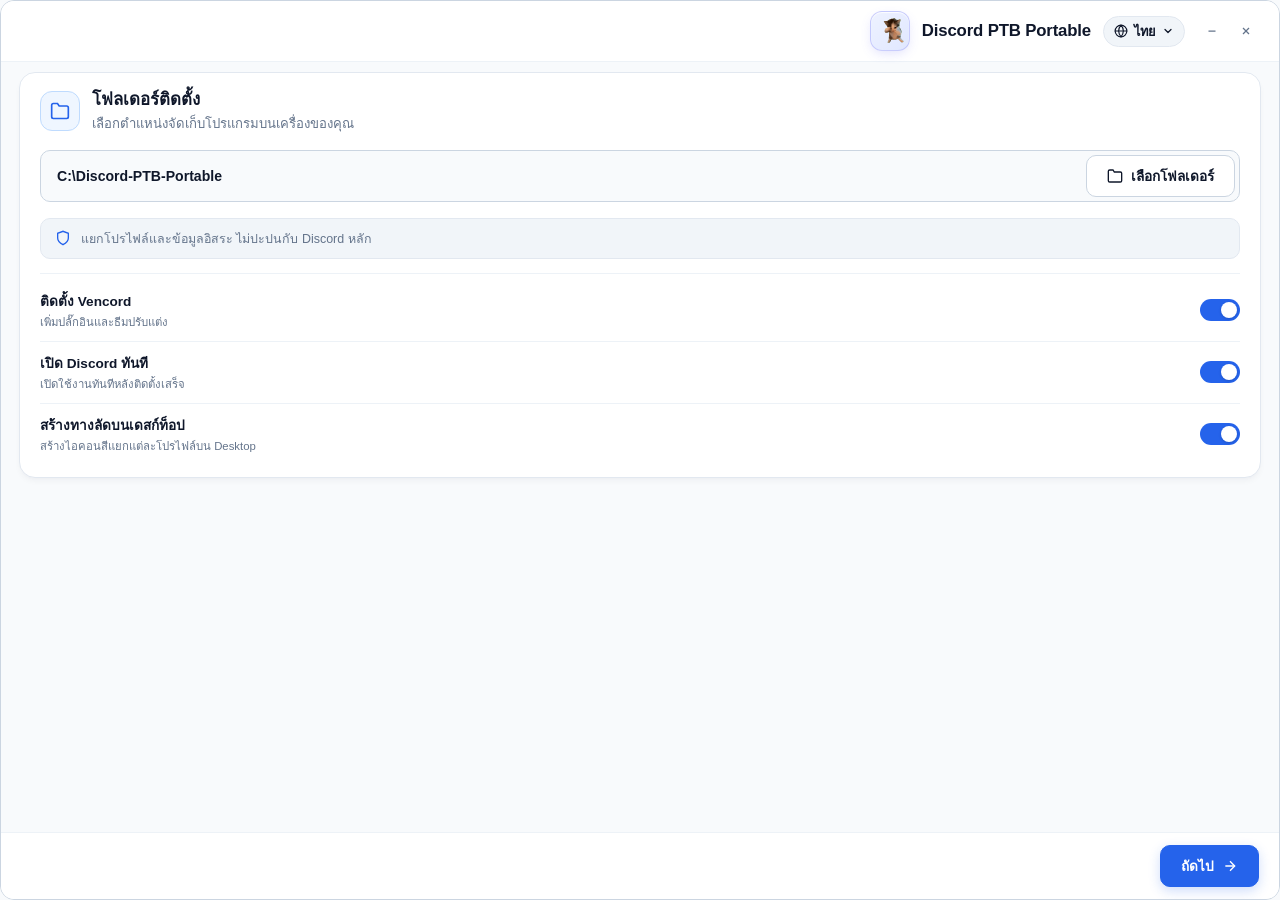
==== commit 70ad53a9: "fix(ui): match profile selection with image 2 and sync taskbar icon Remove stepper navigation bar an" ====
--- a/cmd/websetup/web/index.html
+++ b/cmd/websetup/web/index.html
@@ -62,11 +62,6 @@
               <line x1="5" y1="12" x2="19" y2="12"></line>
             </svg>
           </button>
-          <button id="win-btn-maximize" class="win-btn win-btn-maximize" type="button" title="ขยายหน้าต่าง" aria-label="Maximize">
-            <svg width="12" height="12" viewBox="0 0 24 24" fill="none" stroke="currentColor" stroke-width="2">
-              <rect x="4" y="4" width="16" height="16" rx="2" ry="2"></rect>
-            </svg>
-          </button>
           <button id="win-btn-close" class="win-btn win-btn-close" type="button" title="ปิด" aria-label="Close">
             <svg width="12" height="12" viewBox="0 0 24 24" fill="none" stroke="currentColor" stroke-width="2.5">
               <line x1="18" y1="6" x2="6" y2="18"></line>
@@ -77,47 +72,6 @@
       </div>
     </header>
 
-    <!-- Top Stepper Navigation (Layer 1) -->
-    <nav class="steps-nav" aria-label="Installer Steps">
-      <div class="step-item active" data-step="1">
-        <div class="step-bubble">
-          <span>1</span>
-          <svg viewBox="0 0 24 24" fill="none"><polyline points="20 6 9 17 4 12"></polyline></svg>
-        </div>
-        <span class="step-label" data-i18n="step1Title">โฟลเดอร์ติดตั้ง</span>
-      </div>
-
-      <div class="step-connector"></div>
-
-      <div class="step-item" data-step="2">
-        <div class="step-bubble">
-          <span>2</span>
-          <svg viewBox="0 0 24 24" fill="none"><polyline points="20 6 9 17 4 12"></polyline></svg>
-        </div>
-        <span class="step-label" data-i18n="step2Title">เลือกโปรไฟล์</span>
-      </div>
-
-      <div class="step-connector"></div>
-
-      <div class="step-item" data-step="3">
-        <div class="step-bubble">
-          <span>3</span>
-          <svg viewBox="0 0 24 24" fill="none"><polyline points="20 6 9 17 4 12"></polyline></svg>
-        </div>
-        <span class="step-label" data-i18n="step3Title">กำลังติดตั้ง</span>
-      </div>
-
-      <div class="step-connector"></div>
-
-      <div class="step-item" data-step="4">
-        <div class="step-bubble">
-          <span>4</span>
-          <svg viewBox="0 0 24 24" fill="none"><polyline points="20 6 9 17 4 12"></polyline></svg>
-        </div>
-        <span class="step-label" data-i18n="step4Title">เสร็จสิ้น</span>
-      </div>
-    </nav>
-
     <!-- Main Content Area (Layer 0 Background with Layer 2 Elevated Cards) -->
     <div class="window-content">
 
@@ -125,7 +79,7 @@
            STEP 1: Folder Selection
            =================================================================== -->
       <section id="step-1" class="step-view active">
-        <div class="card-layer">
+        <div class="card-layer" style="padding: 16px 20px;">
           <div class="card-header">
             <div class="card-icon-badge">
               <svg viewBox="0 0 24 24" fill="none" stroke="currentColor" stroke-width="2">
@@ -154,23 +108,68 @@
             </svg>
             <span data-i18n="installPathCallout">แยกโปรไฟล์และข้อมูลอิสระ ไม่ปะปนกับ Discord หลัก</span>
           </div>
+
+          <!-- Additional Options inside Step 1 -->
+          <div class="step1-options" style="margin-top: 14px; border-top: 1px solid #EDF2F7; padding-top: 10px;">
+            <div class="custom-switch-item">
+              <div class="switch-info">
+                <div class="switch-title">
+                  <span data-i18n="vencordTitle">ติดตั้ง Vencord</span>
+                </div>
+                <div class="switch-desc" data-i18n="vencordDesc">เพิ่มปลั๊กอินและธีมปรับแต่ง</div>
+              </div>
+              <label class="toggle-switch">
+                <input type="checkbox" id="switch-vencord" checked />
+                <span class="slider-round"></span>
+              </label>
+            </div>
+
+            <div class="switch-divider"></div>
+
+            <div class="custom-switch-item">
+              <div class="switch-info">
+                <div class="switch-title">
+                  <span data-i18n="launchNowLabel">เปิด Discord ทันที</span>
+                </div>
+                <div class="switch-desc" data-i18n="launchNowDesc">เปิดใช้งานทันทีหลังติดตั้งเสร็จ</div>
+              </div>
+              <label class="toggle-switch">
+                <input type="checkbox" id="switch-launch-now" checked />
+                <span class="slider-round"></span>
+              </label>
+            </div>
+
+            <div class="switch-divider"></div>
+
+            <div class="custom-switch-item">
+              <div class="switch-info">
+                <div class="switch-title">
+                  <span data-i18n="createDesktopShortcutsLabel">สร้างทางลัดบนเดสก์ท็อป</span>
+                </div>
+                <div class="switch-desc" data-i18n="createDesktopShortcutsDesc">สร้างไอคอนสีแยกแต่ละโปรไฟล์บน Desktop</div>
+              </div>
+              <label class="toggle-switch">
+                <input type="checkbox" id="switch-desktop-shortcuts" checked />
+                <span class="slider-round"></span>
+              </label>
+            </div>
+          </div>
         </div>
       </section>
 
       <!-- ===================================================================
-           STEP 2: Profiles & Settings Options
+           STEP 2: Profiles Selection (Matching Image 2 / Profile Manager)
            =================================================================== -->
       <section id="step-2" class="step-view">
-        <!-- Elevated Profiles Card -->
-        <div class="card-layer" style="padding: 10px 14px 10px;">
+        <div class="card-layer palette-card">
           <div class="section-header-compact">
-            <div>
+            <div class="header-text-group">
               <h2 class="section-title" data-i18n="profileSectionTitle">เลือกโปรไฟล์สี</h2>
               <p class="section-subtitle" data-i18n="profileSectionDesc">เลือกสีประจำบัญชีเพื่อแยกไอคอนและข้อมูล</p>
             </div>
-            <div class="profile-toolbar">
-              <div id="profile-counter" class="profile-counter">เลือกแล้ว 1 บัญชี</div>
-              <div class="profile-actions">
+            <div class="selection-actions-group">
+              <span id="profile-counter" class="badge-pill">เลือกแล้ว 1 บัญชี</span>
+              <div class="selection-buttons-cluster">
                 <button type="button" id="btn-select-all" class="btn-pill">
                   <svg width="13" height="13" viewBox="0 0 24 24" fill="none" stroke="currentColor" stroke-width="2.5">
                     <polyline points="9 11 12 14 22 4"></polyline>
@@ -189,59 +188,13 @@
             </div>
           </div>
 
-          <!-- 12 Color Profiles Grid (NO NUMBERS - pure colors e.g. Discord Yellow) -->
+          <!-- 12 Color Profiles Grid (3 columns x 4 rows) -->
           <div id="profiles-grid" class="profiles-grid"></div>
         </div>
-
-        <!-- Elevated Options Card (Vencord, Launch Now, Desktop Shortcuts) -->
-        <div class="card-layer step2-options-card">
-          <div class="custom-switch-item">
-            <div class="switch-info">
-              <div class="switch-title">
-                <span data-i18n="vencordTitle">ติดตั้ง Vencord</span>
-              </div>
-              <div class="switch-desc" data-i18n="vencordDesc">เพิ่มปลั๊กอินและธีมปรับแต่ง</div>
-            </div>
-            <label class="toggle-switch">
-              <input type="checkbox" id="switch-vencord" checked />
-              <span class="slider-round"></span>
-            </label>
-          </div>
-
-          <div class="switch-divider"></div>
-
-          <div class="custom-switch-item">
-            <div class="switch-info">
-              <div class="switch-title">
-                <span data-i18n="launchNowLabel">เปิด Discord ทันที</span>
-              </div>
-              <div class="switch-desc" data-i18n="launchNowDesc">เปิดใช้งานทันทีหลังติดตั้งเสร็จ</div>
-            </div>
-            <label class="toggle-switch">
-              <input type="checkbox" id="switch-launch-now" checked />
-              <span class="slider-round"></span>
-            </label>
-          </div>
-
-          <div class="switch-divider"></div>
-
-          <div class="custom-switch-item">
-            <div class="switch-info">
-              <div class="switch-title">
-                <span data-i18n="createDesktopShortcutsLabel">สร้างทางลัดบนเดสก์ท็อป</span>
-              </div>
-              <div class="switch-desc" data-i18n="createDesktopShortcutsDesc">สร้างไอคอนสีแยกแต่ละโปรไฟล์บน Desktop</div>
-            </div>
-            <label class="toggle-switch">
-              <input type="checkbox" id="switch-desktop-shortcuts" checked />
-              <span class="slider-round"></span>
-            </label>
-          </div>
-        </div>
       </section>
 
       <!-- ===================================================================
-           STEP 3: Installation Progress View
+           STEP 3: Installation Progress
            =================================================================== -->
       <section id="step-3" class="step-view">
         <div class="card-layer" style="padding: 24px;">
@@ -356,17 +309,10 @@
 
     <!-- Persistent Footer Action Bar (Layer 1) -->
     <footer class="window-footer">
-      <div class="footer-left">
+      <div class="footer-action-row">
         <button type="button" id="btn-back" class="btn btn-secondary" style="display: none;">
-          <svg viewBox="0 0 24 24" fill="none" stroke="currentColor" stroke-width="2">
-            <line x1="19" y1="12" x2="5" y2="12"></line>
-            <polyline points="12 19 5 12 12 5"></polyline>
-          </svg>
           <span data-i18n="backBtn">ย้อนกลับ</span>
         </button>
-      </div>
-
-      <div class="footer-right">
         <button type="button" id="btn-next" class="btn btn-primary">
           <span data-i18n="nextBtn">ถัดไป</span>
           <svg viewBox="0 0 24 24" fill="none" stroke="currentColor" stroke-width="2">
--- a/cmd/websetup/web/style.css
+++ b/cmd/websetup/web/style.css
@@ -1,2096 +1,1989 @@
-/* ==========================================================================-
-   Discord PTB Portable WebSetup - High Quality UX/UI Design System-
-   Principles: 8-Point Grid, Fitts's Law, Nielsen Usability Heuristics, Multi-Layer Depth-
-   Strict Rule: ZERO EMOJIS - Pure SVG & Vector Icons-
-   ========================================================================== */-
--
-:root {-
-  /* 8-Point Grid Spacing Tokens */-
-  --space-1: 4px;-
-  --space-2: 8px;-
-  --space-3: 16px;-
-  --space-4: 24px;-
-  --space-5: 32px;-
-  --space-6: 40px;-
-  --space-8: 64px;-
--
-  /* Surfaces & Elevation Layers */-
-  --bg-base: #F8FAFC;       /* Layer 0: Main application canvas */-
-  --bg-surface: #FFFFFF;    /* Layer 1: Header, Footer, Stepper */-
-  --bg-card: #FFFFFF;       /* Layer 2: Elevated content cards */-
-  --bg-card-selected: #EFF6FF;-
-  --bg-card-hover: #F8FAFD;-
-  --bg-input: #FFFFFF;-
--
-  /* Borders & Dividers */-
-  --border-subtle: #EDF2F7;-
-  --border-card: #E2E8F0;-
-  --border-card-hover: #CBD5E1;-
-  --border-primary: #2563EB;-
--
-  /* Colors */-
-  --primary: #2563EB;-
-  --primary-hover: #1D4ED8;-
-  --primary-active: #1E40AF;-
-  --primary-light: #EFF6FF;-
-  --primary-shadow: rgba(37, 99, 235, 0.22);-
--
-  --accent-success: #10B981;-
-  --accent-warning: #F59E0B;-
-  --accent-danger: #EF4444;-
--
-  --text-primary: #0F172A;-
-  --text-secondary: #64748B;-
-  --text-tertiary: #94A3B8;-
-  --text-on-primary: #FFFFFF;-
--
-  /* Radii */-
-  --radius-window: 14px;-
-  --radius-card: 16px;-
-  --radius-card-sm: 12px;-
-  --radius-pill: 9999px;-
-  --radius-btn: 10px;-
-  --radius-input: 10px;-
--
-  /* Multi-Layer Shadows */-
-  --shadow-card: 0 4px 6px -1px rgba(15, 23, 42, 0.04), 0 2px 4px -2px rgba(15, 23, 42, 0.02);-
-  --shadow-card-hover: 0 10px 15px -3px rgba(15, 23, 42, 0.06), 0 4px 6px -4px rgba(15, 23, 42, 0.03);-
-  --shadow-card-selected: 0 6px 16px -2px rgba(37, 99, 235, 0.14);-
-  --shadow-btn: 0 4px 12px var(--primary-shadow);-
--
-  --font-family: -apple-system, BlinkMacSystemFont, "Segoe UI", Roboto, "Helvetica Neue", Arial, sans-serif;-
-  --transition: all 0.2s cubic-bezier(0.16, 1, 0.3, 1);-
-}-
--
-*, *::before, *::after {-
-  box-sizing: border-box;-
-  margin: 0;-
-  padding: 0;-
-}-
--
-html, body {-
-  width: 100%;-
-  height: 100%;-
-  margin: 0;-
-  padding: 0;-
-  overflow: hidden;-
-  background: var(--bg-base);-
-  color: var(--text-primary);-
-  font-family: var(--font-family);-
-  user-select: none;-
-  -webkit-font-smoothing: antialiased;-
-}-
--
-/* ==========================================================================-
-   Frameless Window Container (Layer 0)-
-   ========================================================================== */-
-.installer-window {-
-  width: 100vw;-
-  height: 100vh;-
-  box-sizing: border-box;-
-  background: var(--bg-base);-
-  border: 1px solid #CBD5E1;-
-  border-radius: var(--radius-window);-
-  display: flex;-
-  flex-direction: column;-
-  overflow: hidden;-
-  position: relative;-
-}-
--
-/* ==========================================================================-
-   Header Bar (Layer 1: Draggable with Custom Window Controls)-
-   ========================================================================== */-
-.window-header {-
-  padding: 10px 18px;-
-  background: var(--bg-surface);-
-  border-bottom: 1px solid var(--border-subtle);-
-  display: flex;-
-  align-items: center;-
-  justify-content: space-between;-
-  gap: 12px;-
-  -webkit-app-region: drag;-
-  cursor: grab;-
-  z-index: 10;-
-}-
--
-.brand-wrapper {-
-  display: flex;-
-  align-items: center;-
-  gap: 12px;-
-  -webkit-app-region: no-drag;-
-}-
--
-.brand-logo-container {-
-  width: 40px;-
-  height: 40px;-
-  background: linear-gradient(135deg, #EEF2FF 0%, #E0E7FF 100%);-
-  border: 1px solid rgba(99, 102, 241, 0.25);-
-  border-radius: 12px;-
-  display: flex;-
-  align-items: center;-
-  justify-content: center;-
-  box-shadow: 0 4px 12px -2px rgba(99, 102, 241, 0.20), inset 0 1px 1px rgba(255, 255, 255, 0.9);-
-  flex-shrink: 0;-
-  transition: all 0.25s cubic-bezier(0.16, 1, 0.3, 1);-
-  overflow: hidden;-
-}-
--
-.brand-logo-container:hover {-
-  transform: translateY(-1px) scale(1.05);-
-  box-shadow: 0 6px 16px -2px rgba(99, 102, 241, 0.30), inset 0 1px 1px rgba(255, 255, 255, 0.9);-
-  border-color: rgba(99, 102, 241, 0.4);-
-}-
--
-.brand-logo-container .brand-logo-img {-
-  width: 34px;-
-  height: 34px;-
-  object-fit: contain;-
-  display: block;-
-}-
--
-.brand-logo-container svg {-
-  width: 20px;-
-  height: 20px;-
-  fill: currentColor;-
-}-
--
-.brand-info {-
-  display: flex;-
-  flex-direction: column;-
-}-
--
-.brand-title {-
-  font-size: 1.05rem;-
-  font-weight: 700;-
-  color: var(--text-primary);-
-  letter-spacing: -0.01em;-
-}-
--
-.header-actions {-
-  display: flex;-
-  align-items: center;-
-  gap: 12px;-
-  -webkit-app-region: no-drag;-
-}-
--
-.window-controls {-
-  display: flex;-
-  align-items: center;-
-  gap: 4px;-
-}-
--
-.win-btn {-
-  width: 30px;-
-  height: 30px;-
-  border-radius: 8px;-
-  border: 1px solid transparent;-
-  background: transparent;-
-  color: var(--text-secondary);-
-  display: flex;-
-  align-items: center;-
-  justify-content: center;-
-  cursor: pointer;-
-  transition: var(--transition);-
-  outline: none;-
-  padding: 0;-
-}-
--
-.win-btn:hover {-
-  background: #F1F5F9;-
-  border-color: #E2E8F0;-
-  color: var(--text-primary);-
-}-
--
-.win-btn-close:hover {-
-  background: #FEE2E2;-
-  border-color: #FECACA;-
-  color: #DC2626;-
-}-
--
-.win-btn:active {-
-  transform: scale(0.92);-
-}-
--
-/* ==========================================================================-
-   Custom Dropdown-
-   ========================================================================== */-
-.custom-dropdown {-
-  position: relative;-
-  display: inline-block;-
-  user-select: none;-
-  -webkit-app-region: no-drag;-
-}-
--
-.dropdown-trigger {-
-  display: inline-flex;-
-  align-items: center;-
-  gap: 6px;-
-  background: #F1F5F9;-
-  border: 1px solid #E2E8F0;-
-  border-radius: var(--radius-pill);-
-  padding: 4px 10px;-
-  font-size: 0.8rem;-
-  font-weight: 600;-
-  color: var(--text-primary);-
-  cursor: pointer;-
-  transition: var(--transition);-
-  outline: none;-
-}-
--
-.dropdown-trigger:hover {-
-  background: #E2E8F0;-
-  border-color: #CBD5E1;-
-}-
--
-.dropdown-trigger.open {-
-  background: #EFF6FF;-
-  border-color: #93C5FD;-
-  color: var(--primary);-
-  box-shadow: 0 0 0 3px rgba(37, 99, 235, 0.12);-
-}-
--
-.dropdown-menu {-
-  position: absolute;-
-  top: calc(100% + 6px);-
-  right: 0;-
-  min-width: 145px;-
-  width: max-content;-
-  white-space: nowrap;-
-  background: #FFFFFF;-
-  border: 1px solid #E2E8F0;-
-  border-radius: 12px;-
-  padding: 6px;-
-  box-shadow: 0 10px 25px -5px rgba(0, 0, 0, 0.10);-
-  z-index: 1000;-
-  opacity: 0;-
-  transform: translateY(-6px) scale(0.96);-
-  pointer-events: none;-
-  transition: opacity 0.18s ease, transform 0.18s ease;-
-}-
--
-.dropdown-menu.show {-
-  opacity: 1;-
-  transform: translateY(0) scale(1);-
-  pointer-events: auto;-
-}-
--
-.dropdown-item {-
-  display: flex;-
-  align-items: center;-
-  gap: 10px;-
-  padding: 8px 14px;-
-  border-radius: 8px;-
-  font-size: 0.85rem;-
-  font-weight: 500;-
-  color: var(--text-secondary);-
-  cursor: pointer;-
-  white-space: nowrap;-
-  transition: all 0.15s ease;-
-}-
--
-.dropdown-item:hover {-
-  background: #F8FAFC;-
-  color: var(--text-primary);-
-}-
--
-.dropdown-item.active {-
-  background: #EFF6FF;-
-  color: var(--primary);-
-  font-weight: 600;-
-}-
--
-.dropdown-item-code {-
-  font-size: 0.72rem;-
-  font-weight: 700;-
-  padding: 2px 6px;-
-  background: #E2E8F0;-
-  border-radius: 4px;-
-  color: var(--text-secondary);-
-  flex-shrink: 0;-
-}-
--
-.dropdown-item.active .dropdown-item-code {-
-  background: var(--primary);-
-  color: #FFFFFF;-
-}-
--
-.dropdown-item-text {-
-  white-space: nowrap;-
-  letter-spacing: normal;-
-  display: inline-block;-
-}-
--
-/* ==========================================================================-
-   Top Stepper Navigation (Layer 1: Nielsen Usability Heuristic 1)-
-   ========================================================================== */-
-.steps-nav {-
-  padding: 10px 24px;-
-  background: var(--bg-surface);-
-  border-bottom: 1px solid var(--border-subtle);-
-  display: flex;-
-  align-items: center;-
-  justify-content: center;-
-  gap: 12px;-
-  z-index: 9;-
-}-
--
-.step-item {-
-  display: flex;-
-  align-items: center;-
-  gap: 8px;-
-}-
--
-.step-bubble {-
-  width: 24px;-
-  height: 24px;-
-  border-radius: 50%;-
-  background: #F1F5F9;-
-  border: 1.5px solid #CBD5E1;-
-  color: var(--text-secondary);-
-  font-size: 0.75rem;-
-  font-weight: 700;-
-  display: flex;-
-  align-items: center;-
-  justify-content: center;-
-  transition: var(--transition);-
-}-
--
-.step-bubble svg {-
-  display: none;-
-  width: 14px;-
-  height: 14px;-
-  stroke: #FFFFFF;-
-  stroke-width: 3;-
-}-
--
-.step-label {-
-  font-size: 0.82rem;-
-  font-weight: 600;-
-  color: var(--text-secondary);-
-  transition: var(--transition);-
-}-
--
-.step-item.active .step-bubble {-
-  background: var(--primary);-
-  border-color: var(--primary);-
-  color: #FFFFFF;-
-  box-shadow: 0 0 0 3px rgba(37, 99, 235, 0.16);-
-}-
--
-.step-item.active .step-label {-
-  color: var(--primary);-
-  font-weight: 700;-
-}-
--
-.step-item.completed .step-bubble {-
-  background: var(--accent-success);-
-  border-color: var(--accent-success);-
-  color: #FFFFFF;-
-}-
--
-.step-item.completed .step-bubble span {-
-  display: none;-
-}-
--
-.step-item.completed .step-bubble svg {-
-  display: block;-
-}-
--
-.step-item.completed .step-label {-
-  color: var(--text-primary);-
-}-
--
-.step-connector {-
-  width: 36px;-
-  height: 2px;-
-  background: #E2E8F0;-
-  border-radius: 2px;-
-  transition: var(--transition);-
-}-
--
-.step-connector.completed {-
-  background: var(--accent-success);-
-}-
--
-/* ==========================================================================-
-   Window Content & Multi-Layer Elevated Cards (Layer 2)-
-   ========================================================================== */-
-.window-content {-
-  flex: 1;-
-  overflow-x: hidden;-
-  overflow-y: auto;-
-  padding: 10px 18px 10px;-
-  display: flex;-
-  flex-direction: column;-
-}-
--
-.window-content::-webkit-scrollbar {-
-  width: 4px;-
-}-
--
-.window-content::-webkit-scrollbar-track {-
-  background: transparent;-
-}-
--
-.window-content::-webkit-scrollbar-thumb {-
-  background: #CBD5E1;-
-  border-radius: 4px;-
-}-
--
-.window-content::-webkit-scrollbar-thumb:hover {-
-  background: #94A3B8;-
-}-
--
-.step-view {-
-  display: none;-
-  width: 100%;-
-}-
--
-.step-view.active {-
-  display: block;-
-  animation: fadeIn 0.25s cubic-bezier(0.16, 1, 0.3, 1);-
-}-
--
-@keyframes fadeIn {-
-  from { opacity: 0; transform: translateY(4px); }-
-  to { opacity: 1; transform: translateY(0); }-
-}-
--
-/* The Core Multi-Layer Elevated Card */-
-.card-layer {-
-  background: var(--bg-card);-
-  border: 1px solid var(--border-card);-
-  border-radius: var(--radius-card);-
-  box-shadow: var(--shadow-card);-
-  padding: 12px 16px;-
-  transition: var(--transition);-
-}-
--
-.card-header {-
-  display: flex;-
-  align-items: center;-
-  gap: 12px;-
-  margin-bottom: 16px;-
-}-
--
-.card-icon-badge {-
-  width: 40px;-
-  height: 40px;-
-  border-radius: 12px;-
-  background: #EFF6FF;-
-  border: 1px solid #BFDBFE;-
-  display: flex;-
-  align-items: center;-
-  justify-content: center;-
-  color: var(--primary);-
-  flex-shrink: 0;-
-}-
--
-.card-icon-badge svg {-
-  width: 20px;-
-  height: 20px;-
-}-
--
-.card-title {-
-  font-size: 1.05rem;-
-  font-weight: 700;-
-  color: var(--text-primary);-
-  line-height: 1.3;-
-}-
--
-.card-subtitle {-
-  font-size: 0.82rem;-
-  color: var(--text-secondary);-
-  margin-top: 2px;-
-}-
--
-.section-header-compact {-
-  display: flex;-
-  align-items: flex-start;-
-  justify-content: space-between;-
-  gap: 12px;-
-  margin-bottom: 8px;-
-}-
--
-.section-title {-
-  font-size: 1rem;-
-  font-weight: 700;-
-  color: var(--text-primary);-
-}-
--
-.section-subtitle {-
-  font-size: 0.78rem;-
-  color: var(--text-secondary);-
-  margin-top: 2px;-
-}-
--
-/* ==========================================================================-
-   Step 1: Path Selector Component-
-   ========================================================================== */-
-.path-input-group {-
-  display: flex;-
-  align-items: center;-
-  gap: 10px;-
-  background: #F8FAFC;-
-  border: 1px solid #CBD5E1;-
-  border-radius: var(--radius-input);-
-  padding: 4px;-
-}-
--
-.path-input {-
-  flex: 1;-
-  border: none;-
-  background: transparent;-
-  padding: 10px 12px;-
-  font-size: 0.88rem;-
-  font-family: inherit;-
-  font-weight: 600;-
-  color: var(--text-primary);-
-  outline: none;-
-}-
--
-.card-callout {-
-  display: flex;-
-  align-items: center;-
-  gap: 10px;-
-  margin-top: 16px;-
-  padding: 10px 14px;-
-  background: #F1F5F9;-
-  border: 1px solid #E2E8F0;-
-  border-radius: 10px;-
-  font-size: 0.78rem;-
-  color: var(--text-secondary);-
-}-
--
-.card-callout svg {-
-  width: 16px;-
-  height: 16px;-
-  color: var(--primary);-
-  flex-shrink: 0;-
-}-
--
-/* ==========================================================================-
-   Step 2: Profiles Grid (8-Point Grid & Elevated Tiles)-
-   ========================================================================== */-
-.profile-toolbar {-
-  display: flex;-
-  align-items: center;-
-  gap: 8px;-
-  flex-shrink: 0;-
-}-
--
-.profile-counter {-
-  font-size: 0.78rem;-
-  font-weight: 600;-
-  color: var(--primary);-
-  background: #EFF6FF;-
-  border: 1px solid #BFDBFE;-
-  padding: 3px 8px;-
-  border-radius: var(--radius-pill);-
-}-
--
-.profile-actions {-
-  display: flex;-
-  align-items: center;-
-  gap: 6px;-
-}-
--
-.btn-pill {-
-  display: inline-flex;-
-  align-items: center;-
-  gap: 4px;-
-  background: #F1F5F9;-
-  border: 1px solid #E2E8F0;-
-  border-radius: var(--radius-pill);-
-  padding: 3px 9px;-
-  font-size: 0.72rem;-
-  font-weight: 600;-
-  color: var(--text-secondary);-
-  cursor: pointer;-
-  transition: var(--transition);-
-  outline: none;-
-}-
--
-.btn-pill:hover {-
-  background: #E2E8F0;-
-  color: var(--text-primary);-
-}-
--
-.profiles-grid {-
-  display: grid;-
-  grid-template-columns: repeat(3, 1fr);-
-  gap: 6px;-
-  margin-top: 4px;-
-}-
--
-/* The Individual Profile Card Tile */-
-.profile-card {-
-  background: #FFFFFF;-
-  border: 1.5px solid var(--border-card);-
-  border-radius: var(--radius-card-sm);-
-  padding: 4px 8px;-
-  min-height: 34px;-
-  display: flex;-
-  align-items: center;-
-  gap: 8px;-
-  cursor: pointer;-
-  transition: var(--transition);-
-  box-shadow: 0 1px 2px rgba(15, 23, 42, 0.02);-
-  position: relative;-
-}-
--
-.profile-card:hover {-
-  transform: translateY(-1.5px);-
-  border-color: var(--border-card-hover);-
-  box-shadow: 0 4px 10px rgba(15, 23, 42, 0.05);-
-}-
--
-.profile-card.selected {-
-  border-color: var(--primary);-
-  background: var(--bg-card-selected);-
-  box-shadow: var(--shadow-card-selected);-
-}-
--
-.profile-icon-wrap {-
-  width: 24px;-
-  height: 24px;-
-  border-radius: 6px;-
-  border: 1px solid transparent;-
-  display: flex;-
-  align-items: center;-
-  justify-content: center;-
-  flex-shrink: 0;-
-}-
--
-.profile-icon-img {-
-  width: 17px;-
-  height: 17px;-
-  object-fit: contain;-
-}-
--
-.profile-details {-
-  flex: 1;-
-  min-width: 0;-
-}-
--
-.profile-name {-
-  font-size: 0.78rem;-
-  font-weight: 600;-
-  color: var(--text-primary);-
-  white-space: nowrap;-
-  overflow: hidden;-
-  text-overflow: clip;-
-}-
--
-.profile-check {-
-  width: 16px;-
-  height: 16px;-
-  border-radius: 5px;-
-  border: 1.5px solid #CBD5E1;-
-  background: #FFFFFF;-
-  display: flex;-
-  align-items: center;-
-  justify-content: center;-
-  flex-shrink: 0;-
-  transition: var(--transition);-
-}-
--
-.profile-check svg {-
-  display: none;-
-  width: 11px;-
-  height: 11px;-
-  stroke: #FFFFFF;-
-}-
--
-.profile-card.selected .profile-check {-
-  background: var(--primary);-
-  border-color: var(--primary);-
-}-
--
-.profile-card.selected .profile-check svg {-
-  display: block;-
-}-
--
-/* ==========================================================================-
-   Toggle Switch & Options Card (Section 4.2: Decision Matrix)-
-   ========================================================================== */-
-.step2-options-card {-
-  margin-top: 8px;-
-  margin-bottom: 6px;-
-  padding: 10px 16px 12px;-
-}-
--
-.custom-switch-item {-
-  display: flex;-
-  align-items: center;-
-  justify-content: space-between;-
-  gap: 12px;-
-  padding: 2px 0;-
-}-
--
-.switch-divider {-
-  height: 1px;-
-  background: #EDF2F7;-
-  margin: 4px 0;-
-}-
--
-.switch-info {-
-  display: flex;-
-  flex-direction: column;-
-}-
--
-.switch-title {-
-  display: flex;-
-  align-items: center;-
-  gap: 8px;-
-  font-size: 0.85rem;-
-  font-weight: 600;-
-  color: var(--text-primary);-
-}-
--
-.switch-desc {-
-  font-size: 0.71rem;-
-  color: var(--text-secondary);-
-  margin-top: 1px;-
-}-
--
-.toggle-switch {-
-  position: relative;-
-  display: inline-block;-
-  width: 40px;-
-  height: 22px;-
-  flex-shrink: 0;-
-}-
--
-.toggle-switch input {-
-  opacity: 0;-
-  width: 0;-
-  height: 0;-
-}-
--
-.slider-round {-
-  position: absolute;-
-  cursor: pointer;-
-  top: 0; left: 0; right: 0; bottom: 0;-
-  background-color: #CBD5E1;-
-  border-radius: var(--radius-pill);-
-  transition: 0.2s cubic-bezier(0.16, 1, 0.3, 1);-
-}-
--
-.slider-round::before {-
-  position: absolute;-
-  content: "";-
-  height: 16px;-
-  width: 16px;-
-  left: 3px;-
-  bottom: 3px;-
-  background-color: #FFFFFF;-
-  border-radius: 50%;-
-  box-shadow: 0 1px 3px rgba(0, 0, 0, 0.15);-
-  transition: 0.2s cubic-bezier(0.16, 1, 0.3, 1);-
-}-
--
-.toggle-switch input:checked + .slider-round {-
-  background-color: var(--primary);-
-}-
--
-.toggle-switch input:checked + .slider-round::before {-
-  transform: translateX(18px);-
-}-
--
-/* ==========================================================================-
-   Step 3: Progress Center & Checklist-
-   ========================================================================== */-
-.section-header-center {-
-  text-align: center;-
-  margin-bottom: 20px;-
-}-
--
-.progress-bar-container {-
-  margin-bottom: 24px;-
-}-
--
-.progress-header-info {-
-  display: flex;-
-  justify-content: space-between;-
-  align-items: center;-
-  margin-bottom: 8px;-
-}-
--
-.progress-status-label {-
-  font-size: 0.82rem;-
-  font-weight: 600;-
-  color: var(--primary);-
-}-
--
-.progress-percent-label {-
-  font-size: 0.88rem;-
-  font-weight: 700;-
-  color: var(--text-primary);-
-}-
--
-.progress-track {-
-  width: 100%;-
-  height: 8px;-
-  background: #E2E8F0;-
-  border-radius: var(--radius-pill);-
-  overflow: hidden;-
-}-
--
-.progress-fill {-
-  width: 0%;-
-  height: 100%;-
-  background: linear-gradient(90deg, #2563EB, #06B6D4);-
-  border-radius: var(--radius-pill);-
-  transition: width 0.3s ease;-
-}-
--
-.stages-checklist {-
-  display: flex;-
-  flex-direction: column;-
-  gap: 10px;-
-}-
--
-.stage-item {-
-  display: flex;-
-  align-items: center;-
-  gap: 10px;-
-  font-size: 0.82rem;-
-  color: var(--text-secondary);-
-}-
--
-.stage-icon {-
-  width: 20px;-
-  height: 20px;-
-  border-radius: 50%;-
-  background: #F1F5F9;-
-  border: 1.5px solid #CBD5E1;-
-  display: flex;-
-  align-items: center;-
-  justify-content: center;-
-  flex-shrink: 0;-
-}-
--
-.stage-icon svg {-
-  display: none;-
-  width: 12px;-
-  height: 12px;-
-  stroke: #FFFFFF;-
-}-
--
-.stage-item.in-progress {-
-  color: var(--primary);-
-  font-weight: 600;-
-}-
--
-.stage-item.in-progress .stage-icon {-
-  border-color: var(--primary);-
-  background: #EFF6FF;-
-}-
--
-.stage-item.completed {-
-  color: var(--text-primary);-
-}-
--
-.stage-item.completed .stage-icon {-
-  background: var(--accent-success);-
-  border-color: var(--accent-success);-
-}-
--
-.stage-item.completed .stage-icon svg {-
-  display: block;-
-}-
--
-/* ==========================================================================-
-   Step 4: Finished View-
-   ========================================================================== */-
-.success-hero-circle {-
-  width: 64px;-
-  height: 64px;-
-  border-radius: 50%;-
-  background: #ECFDF5;-
-  border: 2px solid #A7F3D0;-
-  color: var(--accent-success);-
-  display: flex;-
-  align-items: center;-
-  justify-content: center;-
-  margin: 0 auto;-
-}-
--
-.success-hero-circle svg {-
-  width: 32px;-
-  height: 32px;-
-}-
--
-.post-install-options {-
-  display: flex;-
-  flex-direction: column;-
-  gap: 10px;-
-  text-align: left;-
-}-
--
-.custom-checkbox {-
-  display: flex;-
-  align-items: center;-
-  gap: 10px;-
-  cursor: pointer;-
-  font-size: 0.82rem;-
-  font-weight: 500;-
-  color: var(--text-primary);-
-}-
--
-.custom-checkbox input {-
-  display: none;-
-}-
--
-.checkbox-box {-
-  width: 18px;-
-  height: 18px;-
-  border-radius: 6px;-
-  border: 1.5px solid #CBD5E1;-
-  background: #FFFFFF;-
-  display: flex;-
-  align-items: center;-
-  justify-content: center;-
-  flex-shrink: 0;-
-  transition: var(--transition);-
-}-
--
-.checkbox-box svg {-
-  display: none;-
-  width: 12px;-
-  height: 12px;-
-  stroke: #FFFFFF;-
-  stroke-width: 2.5;-
-}-
--
-.custom-checkbox input:checked + .checkbox-box {-
-  background: var(--primary);-
-  border-color: var(--primary);-
-}-
--
-.custom-checkbox input:checked + .checkbox-box svg {-
-  display: block;-
-}-
--
-/* ==========================================================================-
-   Footer Action Bar (Layer 1: Fitts's Law CTA Buttons)-
-   ========================================================================== */-
-.window-footer {-
-  padding: 12px 20px;-
-  background: var(--bg-surface);-
-  border-top: 1px solid var(--border-subtle);-
-  display: flex;-
-  align-items: center;-
-  justify-content: space-between;-
-  z-index: 10;-
-}-
--
-.footer-left, .footer-right {-
-  display: flex;-
-  align-items: center;-
-  gap: 10px;-
-}-
--
-/* CTA Buttons (Fitts's Law: Min size 44px) */-
-.btn {-
-  height: 42px;-
-  padding: 0 20px;-
-  border-radius: var(--radius-btn);-
-  font-size: 0.85rem;-
-  font-weight: 600;-
-  font-family: inherit;-
-  display: inline-flex;-
-  align-items: center;-
-  justify-content: center;-
-  gap: 8px;-
-  cursor: pointer;-
-  transition: var(--transition);-
-  outline: none;-
-}-
--
-.btn svg {-
-  width: 16px;-
-  height: 16px;-
-}-
--
-.btn-primary {-
-  background: var(--primary);-
-  border: 1px solid var(--primary);-
-  color: #FFFFFF;-
-  box-shadow: var(--shadow-btn);-
-}-
--
-.btn-primary:hover {-
-  background: var(--primary-hover);-
-  border-color: var(--primary-hover);-
-  transform: translateY(-1px);-
-}-
--
-.btn-primary:active {-
-  background: var(--primary-active);-
-  transform: translateY(0);-
-}-
--
-.btn-secondary {-
-  background: #FFFFFF;-
-  border: 1px solid #CBD5E1;-
-  color: var(--text-primary);-
-}-
--
-.btn-secondary:hover {-
-  background: #F8FAFC;-
-  border-color: #94A3B8;-
-}-
--
-.btn-secondary:active {-
-  background: #F1F5F9;-
-}-
+/* ==========================================================================
+
+   Discord PTB Portable WebSetup - High Quality UX/UI Design System
+
+   Principles: 8-Point Grid, Fitts's Law, Nielsen Usability Heuristics, Multi-Layer Depth
+
+   Strict Rule: ZERO EMOJIS - Pure SVG & Vector Icons
+
+   ========================================================================== */
+
+:root {
+
+  /* 8-Point Grid Spacing Tokens */
+
+  --space-1: 4px;
+
+  --space-2: 8px;
+
+  --space-3: 16px;
+
+  --space-4: 24px;
+
+  --space-5: 32px;
+
+  --space-6: 40px;
+
+  --space-8: 64px;
+
+  /* Surfaces & Elevation Layers */
+
+  --bg-base: #F8FAFC;       /* Layer 0: Main application canvas */
+
+  --bg-surface: #FFFFFF;    /* Layer 1: Header, Footer, Stepper */
+
+  --bg-card: #FFFFFF;       /* Layer 2: Elevated content cards */
+
+  --bg-card-selected: #EFF6FF;
+
+  --bg-card-hover: #F8FAFD;
+
+  --bg-input: #FFFFFF;
+
+  /* Borders & Dividers */
+
+  --border-subtle: #EDF2F7;
+
+  --border-card: #E2E8F0;
+
+  --border-card-hover: #CBD5E1;
+
+  --border-primary: #2563EB;
+
+  /* Colors */
+
+  --primary: #2563EB;
+
+  --primary-hover: #1D4ED8;
+
+  --primary-active: #1E40AF;
+
+  --primary-light: #EFF6FF;
+
+  --primary-shadow: rgba(37, 99, 235, 0.22);
+
+  --accent-success: #10B981;
+
+  --accent-warning: #F59E0B;
+
+  --accent-danger: #EF4444;
+
+  --text-primary: #0F172A;
+
+  --text-secondary: #64748B;
+
+  --text-tertiary: #94A3B8;
+
+  --text-on-primary: #FFFFFF;
+
+  /* Radii */
+
+  --radius-window: 14px;
+
+  --radius-card: 16px;
+
+  --radius-card-sm: 12px;
+
+  --radius-pill: 9999px;
+
+  --radius-btn: 10px;
+
+  --radius-input: 10px;
+
+  /* Multi-Layer Shadows */
+
+  --shadow-card: 0 4px 6px -1px rgba(15, 23, 42, 0.04), 0 2px 4px -2px rgba(15, 23, 42, 0.02);
+
+  --shadow-card-hover: 0 10px 15px -3px rgba(15, 23, 42, 0.06), 0 4px 6px -4px rgba(15, 23, 42, 0.03);
+
+  --shadow-card-selected: 0 6px 16px -2px rgba(37, 99, 235, 0.14);
+
+  --shadow-btn: 0 4px 12px var(--primary-shadow);
+
+  --font-family: -apple-system, BlinkMacSystemFont, "Segoe UI", Roboto, "Helvetica Neue", Arial, sans-serif;
+
+  --transition: all 0.2s cubic-bezier(0.16, 1, 0.3, 1);
+
+}
+
+*, *::before, *::after {
+
+  box-sizing: border-box;
+
+  margin: 0;
+
+  padding: 0;
+
+}
+
+html, body {
+
+  width: 100%;
+
+  height: 100%;
+
+  margin: 0;
+
+  padding: 0;
+
+  overflow: hidden;
+
+  background: var(--bg-base);
+
+  color: var(--text-primary);
+
+  font-family: var(--font-family);
+
+  user-select: none;
+
+  -webkit-font-smoothing: antialiased;
+
+}
+
+/* ==========================================================================
+
+   Frameless Window Container (Layer 0)
+
+   ========================================================================== */
+
+.installer-window {
+
+  width: 100vw;
+
+  height: 100vh;
+
+  box-sizing: border-box;
+
+  background: var(--bg-base);
+
+  border: 1px solid #CBD5E1;
+
+  border-radius: var(--radius-window);
+
+  display: flex;
+
+  flex-direction: column;
+
+  overflow: hidden;
+
+  position: relative;
+
+}
+
+/* ==========================================================================
+
+   Header Bar (Layer 1: Draggable with Custom Window Controls)
+
+   ========================================================================== */
+
+.window-header {
+
+  padding: 10px 18px;
+
+  background: var(--bg-surface);
+
+  border-bottom: 1px solid var(--border-subtle);
+
+  display: flex;
+
+  align-items: center;
+
+  justify-content: flex-end;
+
+  gap: 12px;
+
+  -webkit-app-region: drag;
+
+  cursor: grab;
+
+  z-index: 10;
+
+}
+
+.brand-wrapper {
+
+  display: flex;
+
+  align-items: center;
+
+  gap: 12px;
+
+  -webkit-app-region: no-drag;
+
+}
+
+.brand-logo-container {
+
+  width: 40px;
+
+  height: 40px;
+
+  background: linear-gradient(135deg, #EEF2FF 0%, #E0E7FF 100%);
+
+  border: 1px solid rgba(99, 102, 241, 0.25);
+
+  border-radius: 12px;
+
+  display: flex;
+
+  align-items: center;
+
+  justify-content: center;
+
+  box-shadow: 0 4px 12px -2px rgba(99, 102, 241, 0.20), inset 0 1px 1px rgba(255, 255, 255, 0.9);
+
+  flex-shrink: 0;
+
+  transition: all 0.25s cubic-bezier(0.16, 1, 0.3, 1);
+
+  overflow: hidden;
+
+}
+
+.brand-logo-container:hover {
+
+  transform: translateY(-1px) scale(1.05);
+
+  box-shadow: 0 6px 16px -2px rgba(99, 102, 241, 0.30), inset 0 1px 1px rgba(255, 255, 255, 0.9);
+
+  border-color: rgba(99, 102, 241, 0.4);
+
+}
+
+.brand-logo-container .brand-logo-img {
+
+  width: 34px;
+
+  height: 34px;
+
+  object-fit: contain;
+
+  display: block;
+
+}
+
+.brand-logo-container svg {
+
+  width: 20px;
+
+  height: 20px;
+
+  fill: currentColor;
+
+}
+
+.brand-info {
+
+  display: flex;
+
+  flex-direction: column;
+
+}
+
+.brand-title {
+
+  font-size: 1.05rem;
+
+  font-weight: 700;
+
+  color: var(--text-primary);
+
+  letter-spacing: -0.01em;
+
+}
+
+.header-actions {
+
+  display: flex;
+
+  align-items: center;
+
+  gap: 12px;
+
+  -webkit-app-region: no-drag;
+
+}
+
+.window-controls {
+
+  display: flex;
+
+  align-items: center;
+
+  gap: 4px;
+
+}
+
+.win-btn {
+
+  width: 30px;
+
+  height: 30px;
+
+  border-radius: 8px;
+
+  border: 1px solid transparent;
+
+  background: transparent;
+
+  color: var(--text-secondary);
+
+  display: flex;
+
+  align-items: center;
+
+  justify-content: center;
+
+  cursor: pointer;
+
+  transition: var(--transition);
+
+  outline: none;
+
+  padding: 0;
+
+}
+
+.win-btn:hover {
+
+  background: #F1F5F9;
+
+  border-color: #E2E8F0;
+
+  color: var(--text-primary);
+
+}
+
+.win-btn-close:hover {
+
+  background: #FEE2E2;
+
+  border-color: #FECACA;
+
+  color: #DC2626;
+
+}
+
+.win-btn:active {
+
+  transform: scale(0.92);
+
+}
+
+/* ==========================================================================
+
+   Custom Dropdown
+
+   ========================================================================== */
+
+.custom-dropdown {
+
+  position: relative;
+
+  display: inline-block;
+
+  user-select: none;
+
+  -webkit-app-region: no-drag;
+
+}
+
+.dropdown-trigger {
+
+  display: inline-flex;
+
+  align-items: center;
+
+  gap: 6px;
+
+  background: #F1F5F9;
+
+  border: 1px solid #E2E8F0;
+
+  border-radius: var(--radius-pill);
+
+  padding: 4px 10px;
+
+  font-size: 0.8rem;
+
+  font-weight: 600;
+
+  color: var(--text-primary);
+
+  cursor: pointer;
+
+  transition: var(--transition);
+
+  outline: none;
+
+}
+
+.dropdown-trigger:hover {
+
+  background: #E2E8F0;
+
+  border-color: #CBD5E1;
+
+}
+
+.dropdown-trigger.open {
+
+  background: #EFF6FF;
+
+  border-color: #93C5FD;
+
+  color: var(--primary);
+
+  box-shadow: 0 0 0 3px rgba(37, 99, 235, 0.12);
+
+}
+
+.dropdown-menu {
+
+  position: absolute;
+
+  top: calc(100% + 6px);
+
+  right: 0;
+
+  min-width: 145px;
+
+  width: max-content;
+
+  white-space: nowrap;
+
+  background: #FFFFFF;
+
+  border: 1px solid #E2E8F0;
+
+  border-radius: 12px;
+
+  padding: 6px;
+
+  box-shadow: 0 10px 25px -5px rgba(0, 0, 0, 0.10);
+
+  z-index: 1000;
+
+  opacity: 0;
+
+  transform: translateY(-6px) scale(0.96);
+
+  pointer-events: none;
+
+  transition: opacity 0.18s ease, transform 0.18s ease;
+
+}
+
+.dropdown-menu.show {
+
+  opacity: 1;
+
+  transform: translateY(0) scale(1);
+
+  pointer-events: auto;
+
+}
+
+.dropdown-item {
+
+  display: flex;
+
+  align-items: center;
+
+  gap: 10px;
+
+  padding: 8px 14px;
+
+  border-radius: 8px;
+
+  font-size: 0.85rem;
+
+  font-weight: 500;
+
+  color: var(--text-secondary);
+
+  cursor: pointer;
+
+  white-space: nowrap;
+
+  transition: all 0.15s ease;
+
+}
+
+.dropdown-item:hover {
+
+  background: #F8FAFC;
+
+  color: var(--text-primary);
+
+}
+
+.dropdown-item.active {
+
+  background: #EFF6FF;
+
+  color: var(--primary);
+
+  font-weight: 600;
+
+}
+
+.dropdown-item-code {
+
+  font-size: 0.72rem;
+
+  font-weight: 700;
+
+  padding: 2px 6px;
+
+  background: #E2E8F0;
+
+  border-radius: 4px;
+
+  color: var(--text-secondary);
+
+  flex-shrink: 0;
+
+}
+
+.dropdown-item.active .dropdown-item-code {
+
+  background: var(--primary);
+
+  color: #FFFFFF;
+
+}
+
+.dropdown-item-text {
+
+  white-space: nowrap;
+
+  letter-spacing: normal;
+
+  display: inline-block;
+
+}
+
+/* ==========================================================================
+
+   Top Stepper Navigation (Layer 1: Nielsen Usability Heuristic 1)
+
+   ========================================================================== */
+
+.steps-nav {
+
+  padding: 10px 24px;
+
+  background: var(--bg-surface);
+
+  border-bottom: 1px solid var(--border-subtle);
+
+  display: flex;
+
+  align-items: center;
+
+  justify-content: center;
+
+  gap: 12px;
+
+  z-index: 9;
+
+}
+
+.step-item {
+
+  display: flex;
+
+  align-items: center;
+
+  gap: 8px;
+
+}
+
+.step-bubble {
+
+  width: 24px;
+
+  height: 24px;
+
+  border-radius: 50%;
+
+  background: #F1F5F9;
+
+  border: 1.5px solid #CBD5E1;
+
+  color: var(--text-secondary);
+
+  font-size: 0.75rem;
+
+  font-weight: 700;
+
+  display: flex;
+
+  align-items: center;
+
+  justify-content: center;
+
+  transition: var(--transition);
+
+}
+
+.step-bubble svg {
+
+  display: none;
+
+  width: 14px;
+
+  height: 14px;
+
+  stroke: #FFFFFF;
+
+  stroke-width: 3;
+
+}
+
+.step-label {
+
+  font-size: 0.82rem;
+
+  font-weight: 600;
+
+  color: var(--text-secondary);
+
+  transition: var(--transition);
+
+}
+
+.step-item.active .step-bubble {
+
+  background: var(--primary);
+
+  border-color: var(--primary);
+
+  color: #FFFFFF;
+
+  box-shadow: 0 0 0 3px rgba(37, 99, 235, 0.16);
+
+}
+
+.step-item.active .step-label {
+
+  color: var(--primary);
+
+  font-weight: 700;
+
+}
+
+.step-item.completed .step-bubble {
+
+  background: var(--accent-success);
+
+  border-color: var(--accent-success);
+
+  color: #FFFFFF;
+
+}
+
+.step-item.completed .step-bubble span {
+
+  display: none;
+
+}
+
+.step-item.completed .step-bubble svg {
+
+  display: block;
+
+}
+
+.step-item.completed .step-label {
+
+  color: var(--text-primary);
+
+}
+
+.step-connector {
+
+  width: 36px;
+
+  height: 2px;
+
+  background: #E2E8F0;
+
+  border-radius: 2px;
+
+  transition: var(--transition);
+
+}
+
+.step-connector.completed {
+
+  background: var(--accent-success);
+
+}
+
+/* ==========================================================================
+
+   Window Content & Multi-Layer Elevated Cards (Layer 2)
+
+   ========================================================================== */
+
+.window-content {
+
+  flex: 1;
+
+  overflow-x: hidden;
+
+  overflow-y: auto;
+
+  padding: 10px 18px 10px;
+
+  display: flex;
+
+  flex-direction: column;
+
+}
+
+.window-content::-webkit-scrollbar {
+
+  width: 4px;
+
+}
+
+.window-content::-webkit-scrollbar-track {
+
+  background: transparent;
+
+}
+
+.window-content::-webkit-scrollbar-thumb {
+
+  background: #CBD5E1;
+
+  border-radius: 4px;
+
+}
+
+.window-content::-webkit-scrollbar-thumb:hover {
+
+  background: #94A3B8;
+
+}
+
+.step-view {
+
+  display: none;
+
+  width: 100%;
+
+}
+
+.step-view.active {
+
+  display: block;
+
+  animation: fadeIn 0.25s cubic-bezier(0.16, 1, 0.3, 1);
+
+}
+
+@keyframes fadeIn {
+
+  from { opacity: 0; transform: translateY(4px); }
+
+  to { opacity: 1; transform: translateY(0); }
+
+}
+
+/* The Core Multi-Layer Elevated Card */
+
+.card-layer {
+
+  background: var(--bg-card);
+
+  border: 1px solid var(--border-card);
+
+  border-radius: var(--radius-card);
+
+  box-shadow: var(--shadow-card);
+
+  padding: 12px 16px;
+
+  transition: var(--transition);
+
+}
+
+.card-header {
+
+  display: flex;
+
+  align-items: center;
+
+  gap: 12px;
+
+  margin-bottom: 16px;
+
+}
+
+.card-icon-badge {
+
+  width: 40px;
+
+  height: 40px;
+
+  border-radius: 12px;
+
+  background: #EFF6FF;
+
+  border: 1px solid #BFDBFE;
+
+  display: flex;
+
+  align-items: center;
+
+  justify-content: center;
+
+  color: var(--primary);
+
+  flex-shrink: 0;
+
+}
+
+.card-icon-badge svg {
+
+  width: 20px;
+
+  height: 20px;
+
+}
+
+.card-title {
+
+  font-size: 1.05rem;
+
+  font-weight: 700;
+
+  color: var(--text-primary);
+
+  line-height: 1.3;
+
+}
+
+.card-subtitle {
+
+  font-size: 0.82rem;
+
+  color: var(--text-secondary);
+
+  margin-top: 2px;
+
+}
+
+.section-header-compact {
+  display: flex;
+  align-items: flex-start;
+  justify-content: space-between;
+  margin-bottom: 12px;
+}
+
+.section-title {
+
+  font-size: 1rem;
+
+  font-weight: 700;
+
+  color: var(--text-primary);
+
+}
+
+.section-subtitle {
+
+  font-size: 0.78rem;
+
+  color: var(--text-secondary);
+
+  margin-top: 2px;
+
+}
+
+/* ==========================================================================
+
+   Step 1: Path Selector Component
+
+   ========================================================================== */
+
+.path-input-group {
+
+  display: flex;
+
+  align-items: center;
+
+  gap: 10px;
+
+  background: #F8FAFC;
+
+  border: 1px solid #CBD5E1;
+
+  border-radius: var(--radius-input);
+
+  padding: 4px;
+
+}
+
+.path-input {
+
+  flex: 1;
+
+  border: none;
+
+  background: transparent;
+
+  padding: 10px 12px;
+
+  font-size: 0.88rem;
+
+  font-family: inherit;
+
+  font-weight: 600;
+
+  color: var(--text-primary);
+
+  outline: none;
+
+}
+
+.card-callout {
+
+  display: flex;
+
+  align-items: center;
+
+  gap: 10px;
+
+  margin-top: 16px;
+
+  padding: 10px 14px;
+
+  background: #F1F5F9;
+
+  border: 1px solid #E2E8F0;
+
+  border-radius: 10px;
+
+  font-size: 0.78rem;
+
+  color: var(--text-secondary);
+
+}
+
+.card-callout svg {
+
+  width: 16px;
+
+  height: 16px;
+
+  color: var(--primary);
+
+  flex-shrink: 0;
+
+}
+
+/* ==========================================================================
+
+   Step 2: Profiles Grid (8-Point Grid & Elevated Tiles)
+
+   ========================================================================== */
+
+.profile-toolbar {
+
+  display: flex;
+
+  align-items: center;
+
+  gap: 8px;
+
+  flex-shrink: 0;
+
+}
+
+.profile-counter {
+
+  font-size: 0.78rem;
+
+  font-weight: 600;
+
+  color: var(--primary);
+
+  background: #EFF6FF;
+
+  border: 1px solid #BFDBFE;
+
+  padding: 3px 8px;
+
+  border-radius: var(--radius-pill);
+
+}
+
+.profile-actions {
+
+  display: flex;
+
+  align-items: center;
+
+  gap: 6px;
+
+}
+
+.btn-pill {
+
+  display: inline-flex;
+
+  align-items: center;
+
+  gap: 4px;
+
+  background: #F1F5F9;
+
+  border: 1px solid #E2E8F0;
+
+  border-radius: var(--radius-pill);
+
+  padding: 3px 9px;
+
+  font-size: 0.72rem;
+
+  font-weight: 600;
+
+  color: var(--text-secondary);
+
+  cursor: pointer;
+
+  transition: var(--transition);
+
+  outline: none;
+
+}
+
+.btn-pill:hover {
+
+  background: #E2E8F0;
+
+  color: var(--text-primary);
+
+}
+
+.profiles-grid {
+
+  display: grid;
+
+  grid-template-columns: repeat(3, 1fr);
+
+  gap: 6px;
+
+  margin-top: 4px;
+
+}
+
+/* The Individual Profile Card Tile */
+
+.profile-card {
+
+  background: #FFFFFF;
+
+  border: 1.5px solid var(--border-card);
+
+  border-radius: var(--radius-card-sm);
+
+  padding: 4px 8px;
+
+  min-height: 34px;
+
+  display: flex;
+
+  align-items: center;
+
+  gap: 8px;
+
+  cursor: pointer;
+
+  transition: var(--transition);
+
+  box-shadow: 0 1px 2px rgba(15, 23, 42, 0.02);
+
+  position: relative;
+
+}
+
+.profile-card:hover {
+
+  transform: translateY(-1.5px);
+
+  border-color: var(--border-card-hover);
+
+  box-shadow: 0 4px 10px rgba(15, 23, 42, 0.05);
+
+}
+
+.profile-card.selected {
+
+  border-color: var(--primary);
+
+  background: var(--bg-card-selected);
+
+  box-shadow: var(--shadow-card-selected);
+
+}
+
+.profile-icon-wrap {
+
+  width: 24px;
+
+  height: 24px;
+
+  border-radius: 6px;
+
+  border: 1px solid transparent;
+
+  display: flex;
+
+  align-items: center;
+
+  justify-content: center;
+
+  flex-shrink: 0;
+
+}
+
+.profile-icon-img {
+
+  width: 17px;
+
+  height: 17px;
+
+  object-fit: contain;
+
+}
+
+.profile-details {
+
+  flex: 1;
+
+  min-width: 0;
+
+}
+
+.profile-name {
+
+  font-size: 0.78rem;
+
+  font-weight: 600;
+
+  color: var(--text-primary);
+
+  white-space: nowrap;
+
+  overflow: hidden;
+
+  text-overflow: clip;
+
+}
+
+.profile-check {
+
+  width: 16px;
+
+  height: 16px;
+
+  border-radius: 5px;
+
+  border: 1.5px solid #CBD5E1;
+
+  background: #FFFFFF;
+
+  display: flex;
+
+  align-items: center;
+
+  justify-content: center;
+
+  flex-shrink: 0;
+
+  transition: var(--transition);
+
+}
+
+.profile-check svg {
+
+  display: none;
+
+  width: 11px;
+
+  height: 11px;
+
+  stroke: #FFFFFF;
+
+}
+
+.profile-card.selected .profile-check {
+
+  background: var(--primary);
+
+  border-color: var(--primary);
+
+}
+
+.profile-card.selected .profile-check svg {
+
+  display: block;
+
+}
+
+/* ==========================================================================
+
+   Toggle Switch & Options Card (Section 4.2: Decision Matrix)
+
+   ========================================================================== */
+
+.step2-options-card {
+
+  margin-top: 8px;
+
+  margin-bottom: 6px;
+
+  padding: 10px 16px 12px;
+
+}
+
+.custom-switch-item {
+  display: flex;
+  align-items: center;
+  justify-content: space-between;
+  padding: 6px 0;
+}
+
+.switch-divider {
+
+  height: 1px;
+
+  background: #EDF2F7;
+
+  margin: 4px 0;
+
+}
+
+.switch-info {
+
+  display: flex;
+
+  flex-direction: column;
+
+}
+
+.switch-title {
+
+  display: flex;
+
+  align-items: center;
+
+  gap: 8px;
+
+  font-size: 0.85rem;
+
+  font-weight: 600;
+
+  color: var(--text-primary);
+
+}
+
+.switch-desc {
+
+  font-size: 0.71rem;
+
+  color: var(--text-secondary);
+
+  margin-top: 1px;
+
+}
+
+.toggle-switch {
+
+  position: relative;
+
+  display: inline-block;
+
+  width: 40px;
+
+  height: 22px;
+
+  flex-shrink: 0;
+
+}
+
+.toggle-switch input {
+
+  opacity: 0;
+
+  width: 0;
+
+  height: 0;
+
+}
+
+.slider-round {
+
+  position: absolute;
+
+  cursor: pointer;
+
+  top: 0; left: 0; right: 0; bottom: 0;
+
+  background-color: #CBD5E1;
+
+  border-radius: var(--radius-pill);
+
+  transition: 0.2s cubic-bezier(0.16, 1, 0.3, 1);
+
+}
+
+.slider-round::before {
+
+  position: absolute;
+
+  content: "";
+
+  height: 16px;
+
+  width: 16px;
+
+  left: 3px;
+
+  bottom: 3px;
+
+  background-color: #FFFFFF;
+
+  border-radius: 50%;
+
+  box-shadow: 0 1px 3px rgba(0, 0, 0, 0.15);
+
+  transition: 0.2s cubic-bezier(0.16, 1, 0.3, 1);
+
+}
+
+.toggle-switch input:checked + .slider-round {
+
+  background-color: var(--primary);
+
+}
+
+.toggle-switch input:checked + .slider-round::before {
+
+  transform: translateX(18px);
+
+}
+
+/* ==========================================================================
+
+   Step 3: Progress Center & Checklist
+
+   ========================================================================== */
+
+.section-header-center {
+
+  text-align: center;
+
+  margin-bottom: 20px;
+
+}
+
+.progress-bar-container {
+
+  margin-bottom: 24px;
+
+}
+
+.progress-header-info {
+
+  display: flex;
+
+  justify-content: flex-end;
+
+  align-items: center;
+
+  margin-bottom: 8px;
+
+}
+
+.progress-status-label {
+
+  font-size: 0.82rem;
+
+  font-weight: 600;
+
+  color: var(--primary);
+
+}
+
+.progress-percent-label {
+
+  font-size: 0.88rem;
+
+  font-weight: 700;
+
+  color: var(--text-primary);
+
+}
+
+.progress-track {
+
+  width: 100%;
+
+  height: 8px;
+
+  background: #E2E8F0;
+
+  border-radius: var(--radius-pill);
+
+  overflow: hidden;
+
+}
+
+.progress-fill {
+
+  width: 0%;
+
+  height: 100%;
+
+  background: linear-gradient(90deg, #2563EB, #06B6D4);
+
+  border-radius: var(--radius-pill);
+
+  transition: width 0.3s ease;
+
+}
+
+.stages-checklist {
+
+  display: flex;
+
+  flex-direction: column;
+
+  gap: 10px;
+
+}
+
+.stage-item {
+
+  display: flex;
+
+  align-items: center;
+
+  gap: 10px;
+
+  font-size: 0.82rem;
+
+  color: var(--text-secondary);
+
+}
+
+.stage-icon {
+
+  width: 20px;
+
+  height: 20px;
+
+  border-radius: 50%;
+
+  background: #F1F5F9;
+
+  border: 1.5px solid #CBD5E1;
+
+  display: flex;
+
+  align-items: center;
+
+  justify-content: center;
+
+  flex-shrink: 0;
+
+}
+
+.stage-icon svg {
+
+  display: none;
+
+  width: 12px;
+
+  height: 12px;
+
+  stroke: #FFFFFF;
+
+}
+
+.stage-item.in-progress {
+
+  color: var(--primary);
+
+  font-weight: 600;
+
+}
+
+.stage-item.in-progress .stage-icon {
+
+  border-color: var(--primary);
+
+  background: #EFF6FF;
+
+}
+
+.stage-item.completed {
+
+  color: var(--text-primary);
+
+}
+
+.stage-item.completed .stage-icon {
+
+  background: var(--accent-success);
+
+  border-color: var(--accent-success);
+
+}
+
+.stage-item.completed .stage-icon svg {
+
+  display: block;
+
+}
+
+/* ==========================================================================
+
+   Step 4: Finished View
+
+   ========================================================================== */
+
+.success-hero-circle {
+
+  width: 64px;
+
+  height: 64px;
+
+  border-radius: 50%;
+
+  background: #ECFDF5;
+
+  border: 2px solid #A7F3D0;
+
+  color: var(--accent-success);
+
+  display: flex;
+
+  align-items: center;
+
+  justify-content: center;
+
+  margin: 0 auto;
+
+}
+
+.success-hero-circle svg {
+
+  width: 32px;
+
+  height: 32px;
+
+}
+
+.post-install-options {
+
+  display: flex;
+
+  flex-direction: column;
+
+  gap: 10px;
+
+  text-align: left;
+
+}
+
+.custom-checkbox {
+
+  display: flex;
+
+  align-items: center;
+
+  gap: 10px;
+
+  cursor: pointer;
+
+  font-size: 0.82rem;
+
+  font-weight: 500;
+
+  color: var(--text-primary);
+
+}
+
+.custom-checkbox input {
+
+  display: none;
+
+}
+
+.checkbox-box {
+
+  width: 18px;
+
+  height: 18px;
+
+  border-radius: 6px;
+
+  border: 1.5px solid #CBD5E1;
+
+  background: #FFFFFF;
+
+  display: flex;
+
+  align-items: center;
+
+  justify-content: center;
+
+  flex-shrink: 0;
+
+  transition: var(--transition);
+
+}
+
+.checkbox-box svg {
+
+  display: none;
+
+  width: 12px;
+
+  height: 12px;
+
+  stroke: #FFFFFF;
+
+  stroke-width: 2.5;
+
+}
+
+.custom-checkbox input:checked + .checkbox-box {
+
+  background: var(--primary);
+
+  border-color: var(--primary);
+
+}
+
+.custom-checkbox input:checked + .checkbox-box svg {
+
+  display: block;
+
+}
+
+/* ==========================================================================
+
+   Footer Action Bar (Layer 1: Fitts's Law CTA Buttons)
+
+   ========================================================================== */
+
+.window-footer {
+
+  padding: 12px 20px;
+
+  background: var(--bg-surface);
+
+  border-top: 1px solid var(--border-subtle);
+
+  display: flex;
+
+  align-items: center;
+
+  justify-content: flex-end;
+
+  z-index: 10;
+
+}
+
+.footer-left, .footer-right {
+
+  display: flex;
+
+  align-items: center;
+
+  gap: 10px;
+
+}
+
+/* CTA Buttons (Fitts's Law: Min size 44px) */
+
+.btn {
+
+  height: 42px;
+
+  padding: 0 20px;
+
+  border-radius: var(--radius-btn);
+
+  font-size: 0.85rem;
+
+  font-weight: 600;
+
+  font-family: inherit;
+
+  display: inline-flex;
+
+  align-items: center;
+
+  justify-content: center;
+
+  gap: 8px;
+
+  cursor: pointer;
+
+  transition: var(--transition);
+
+  outline: none;
+
+}
+
+.btn svg {
+
+  width: 16px;
+
+  height: 16px;
+
+}
+
+.btn-primary {
+
+  background: var(--primary);
+
+  border: 1px solid var(--primary);
+
+  color: #FFFFFF;
+
+  box-shadow: var(--shadow-btn);
+
+}
+
+.btn-primary:hover {
+
+  background: var(--primary-hover);
+
+  border-color: var(--primary-hover);
+
+  transform: translateY(-1px);
+
+}
+
+.btn-primary:active {
+
+  background: var(--primary-active);
+
+  transform: translateY(0);
+
+}
+
+.btn-secondary {
+
+  background: #FFFFFF;
+
+  border: 1px solid #CBD5E1;
+
+  color: var(--text-primary);
+
+}
+
+.btn-secondary:hover {
+
+  background: #F8FAFC;
+
+  border-color: #94A3B8;
+
+}
+
+.btn-secondary:active {
+
+  background: #F1F5F9;
+
+}
+
+/* Profile Manager Style Parity for Step 2 (Image 2 Parity) */
+.palette-card {
+  flex: 1;
+  display: flex;
+  flex-direction: column;
+  padding: 16px 20px;
+}
+
+.header-text-group {
+  display: flex;
+  flex-direction: column;
+}
+
+.section-title {
+  font-size: 1.15rem;
+  font-weight: 700;
+  color: var(--text-primary);
+  line-height: 1.25;
+}
+
+.section-subtitle {
+  font-size: 0.8rem;
+  color: var(--text-secondary);
+  margin-top: 3px;
+}
+
+.selection-actions-group {
+  display: flex;
+  align-items: center;
+  gap: 8px;
+}
+
+.badge-pill {
+  font-size: 0.78rem;
+  font-weight: 600;
+  color: var(--primary);
+  background: var(--primary-light);
+  border: 1px solid #BFDBFE;
+  padding: 4px 12px;
+  border-radius: var(--radius-pill);
+}
+
+.selection-buttons-cluster {
+  display: flex;
+  gap: 6px;
+}
+
+.btn-pill {
+  display: inline-flex;
+  align-items: center;
+  gap: 5px;
+  font-size: 0.76rem;
+  font-weight: 600;
+  color: var(--text-secondary);
+  background: #F8FAFC;
+  border: 1px solid var(--border-card);
+  padding: 4px 10px;
+  border-radius: var(--radius-pill);
+  cursor: pointer;
+  transition: var(--transition);
+}
+
+.btn-pill:hover {
+  background: #F1F5F9;
+  color: var(--text-primary);
+  border-color: #CBD5E1;
+}
+
+.profiles-grid {
+  display: grid;
+  grid-template-columns: repeat(3, 1fr);
+  gap: 8px 12px;
+  flex: 1;
+  margin-top: 10px;
+}
+
+.profile-card {
+  display: flex;
+  align-items: center;
+  justify-content: space-between;
+  padding: 8px 14px;
+  border-radius: 12px;
+  background: #FFFFFF;
+  border: 1.5px solid #F1F5F9;
+  cursor: pointer;
+  transition: var(--transition);
+  box-shadow: 0 1px 2px rgba(15, 23, 42, 0.02);
+}
+
+.profile-card:hover {
+  border-color: #CBD5E1;
+  background: #F8FAFC;
+  transform: translateY(-1px);
+}
+
+.profile-card.selected {
+  border-color: var(--primary);
+  background: #F8FAFC;
+  box-shadow: 0 0 0 1px var(--primary);
+}
+
+.profile-card-left {
+  display: flex;
+  align-items: center;
+  gap: 10px;
+  min-width: 0;
+}
+
+.profile-icon-circle {
+  width: 26px;
+  height: 26px;
+  border-radius: 50%;
+  display: flex;
+  align-items: center;
+  justify-content: center;
+  flex-shrink: 0;
+  background: #F8FAFC;
+  border: 1px solid rgba(0, 0, 0, 0.06);
+}
+
+.profile-icon-circle img {
+  width: 18px;
+  height: 18px;
+  object-fit: contain;
+}
+
+.profile-name {
+  font-size: 0.85rem;
+  font-weight: 600;
+  color: var(--text-primary);
+  white-space: nowrap;
+  overflow: hidden;
+  text-overflow: ellipsis;
+}
+
+.profile-status-tag {
+  font-size: 0.68rem;
+  font-weight: 600;
+  color: #16A34A;
+  background: #DCFCE7;
+  padding: 1px 6px;
+  border-radius: 6px;
+  margin-left: 4px;
+}
+
+.profile-check {
+  width: 18px;
+  height: 18px;
+  border-radius: 5px;
+  border: 1.5px solid #CBD5E1;
+  display: flex;
+  align-items: center;
+  justify-content: center;
+  transition: var(--transition);
+  flex-shrink: 0;
+  background: #FFFFFF;
+}
+
+.profile-card.selected .profile-check {
+  background: var(--primary);
+  border-color: var(--primary);
+}
+
+.profile-check svg {
+  display: none;
+  width: 11px;
+  height: 11px;
+  stroke: #FFFFFF;
+}
+
+.profile-card.selected .profile-check svg {
+  display: block;
+}
+
+.footer-action-row {
+  display: flex;
+  align-items: center;
+  gap: 10px;
+}
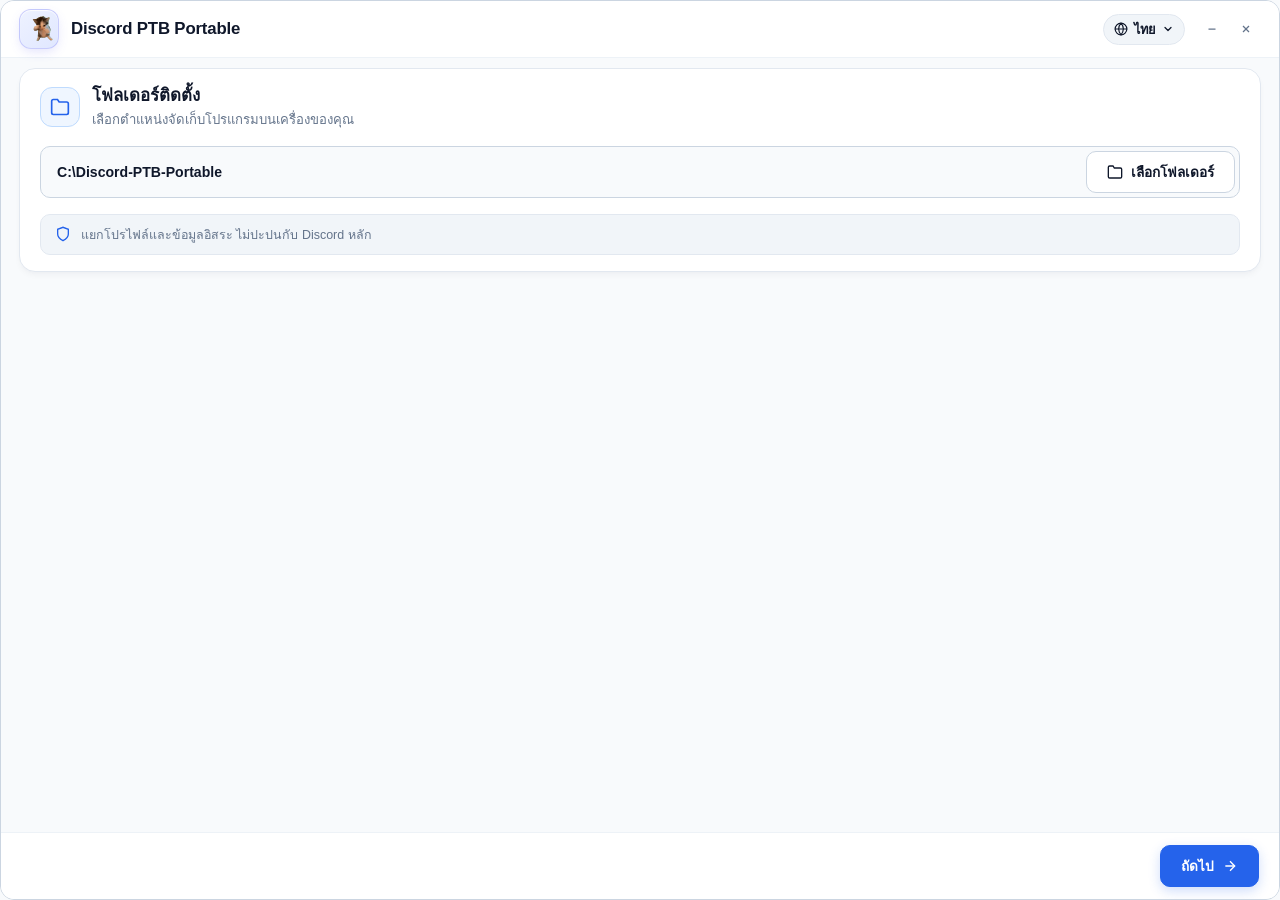
==== commit 9f6eb133: "fix(ui): left align titlebar, move options, remove button checkmark and isolate taskbar profiles" ====
--- a/cmd/websetup/web/index.html
+++ b/cmd/websetup/web/index.html
@@ -109,52 +109,7 @@
             <span data-i18n="installPathCallout">แยกโปรไฟล์และข้อมูลอิสระ ไม่ปะปนกับ Discord หลัก</span>
           </div>
 
-          <!-- Additional Options inside Step 1 -->
-          <div class="step1-options" style="margin-top: 14px; border-top: 1px solid #EDF2F7; padding-top: 10px;">
-            <div class="custom-switch-item">
-              <div class="switch-info">
-                <div class="switch-title">
-                  <span data-i18n="vencordTitle">ติดตั้ง Vencord</span>
-                </div>
-                <div class="switch-desc" data-i18n="vencordDesc">เพิ่มปลั๊กอินและธีมปรับแต่ง</div>
-              </div>
-              <label class="toggle-switch">
-                <input type="checkbox" id="switch-vencord" checked />
-                <span class="slider-round"></span>
-              </label>
-            </div>
-
-            <div class="switch-divider"></div>
-
-            <div class="custom-switch-item">
-              <div class="switch-info">
-                <div class="switch-title">
-                  <span data-i18n="launchNowLabel">เปิด Discord ทันที</span>
-                </div>
-                <div class="switch-desc" data-i18n="launchNowDesc">เปิดใช้งานทันทีหลังติดตั้งเสร็จ</div>
-              </div>
-              <label class="toggle-switch">
-                <input type="checkbox" id="switch-launch-now" checked />
-                <span class="slider-round"></span>
-              </label>
-            </div>
-
-            <div class="switch-divider"></div>
-
-            <div class="custom-switch-item">
-              <div class="switch-info">
-                <div class="switch-title">
-                  <span data-i18n="createDesktopShortcutsLabel">สร้างทางลัดบนเดสก์ท็อป</span>
-                </div>
-                <div class="switch-desc" data-i18n="createDesktopShortcutsDesc">สร้างไอคอนสีแยกแต่ละโปรไฟล์บน Desktop</div>
-              </div>
-              <label class="toggle-switch">
-                <input type="checkbox" id="switch-desktop-shortcuts" checked />
-                <span class="slider-round"></span>
-              </label>
-            </div>
-          </div>
-        </div>
+          </div>
       </section>
 
       <!-- ===================================================================
@@ -190,6 +145,20 @@
 
           <!-- 12 Color Profiles Grid (3 columns x 4 rows) -->
           <div id="profiles-grid" class="profiles-grid"></div>
+
+          <!-- Vencord Option Row inside Step 2 -->
+          <div class="vencord-toggle-row">
+            <div class="switch-info">
+              <div class="switch-title">
+                <span data-i18n="vencordTitle">ติดตั้ง Vencord</span>
+              </div>
+              <div class="switch-desc" data-i18n="vencordDesc">เพิ่มปลั๊กอินและธีมปรับแต่ง</div>
+            </div>
+            <label class="toggle-switch">
+              <input type="checkbox" id="switch-vencord" checked />
+              <span class="slider-round"></span>
+            </label>
+          </div>
         </div>
       </section>
 
--- a/cmd/websetup/web/style.css
+++ b/cmd/websetup/web/style.css
@@ -177,27 +177,16 @@
    ========================================================================== */
 
 .window-header {
-
-  padding: 10px 18px;
-
+  padding: 8px 18px;
   background: var(--bg-surface);
-
   border-bottom: 1px solid var(--border-subtle);
-
-  display: flex;
-
-  align-items: center;
-
-  justify-content: flex-end;
-
+  display: flex;
+  align-items: center;
+  justify-content: space-between;
   gap: 12px;
-
   -webkit-app-region: drag;
-
   cursor: grab;
-
   z-index: 10;
-
 }
 
 .brand-wrapper {
@@ -1987,3 +1976,14 @@
   align-items: center;
   gap: 10px;
 }
+
+/* Vencord Option Row in Step 2 */
+.vencord-toggle-row {
+  display: flex;
+  align-items: center;
+  justify-content: space-between;
+  margin-top: 10px;
+  padding-top: 8px;
+  border-top: 1px solid #F1F5F9;
+}
+
